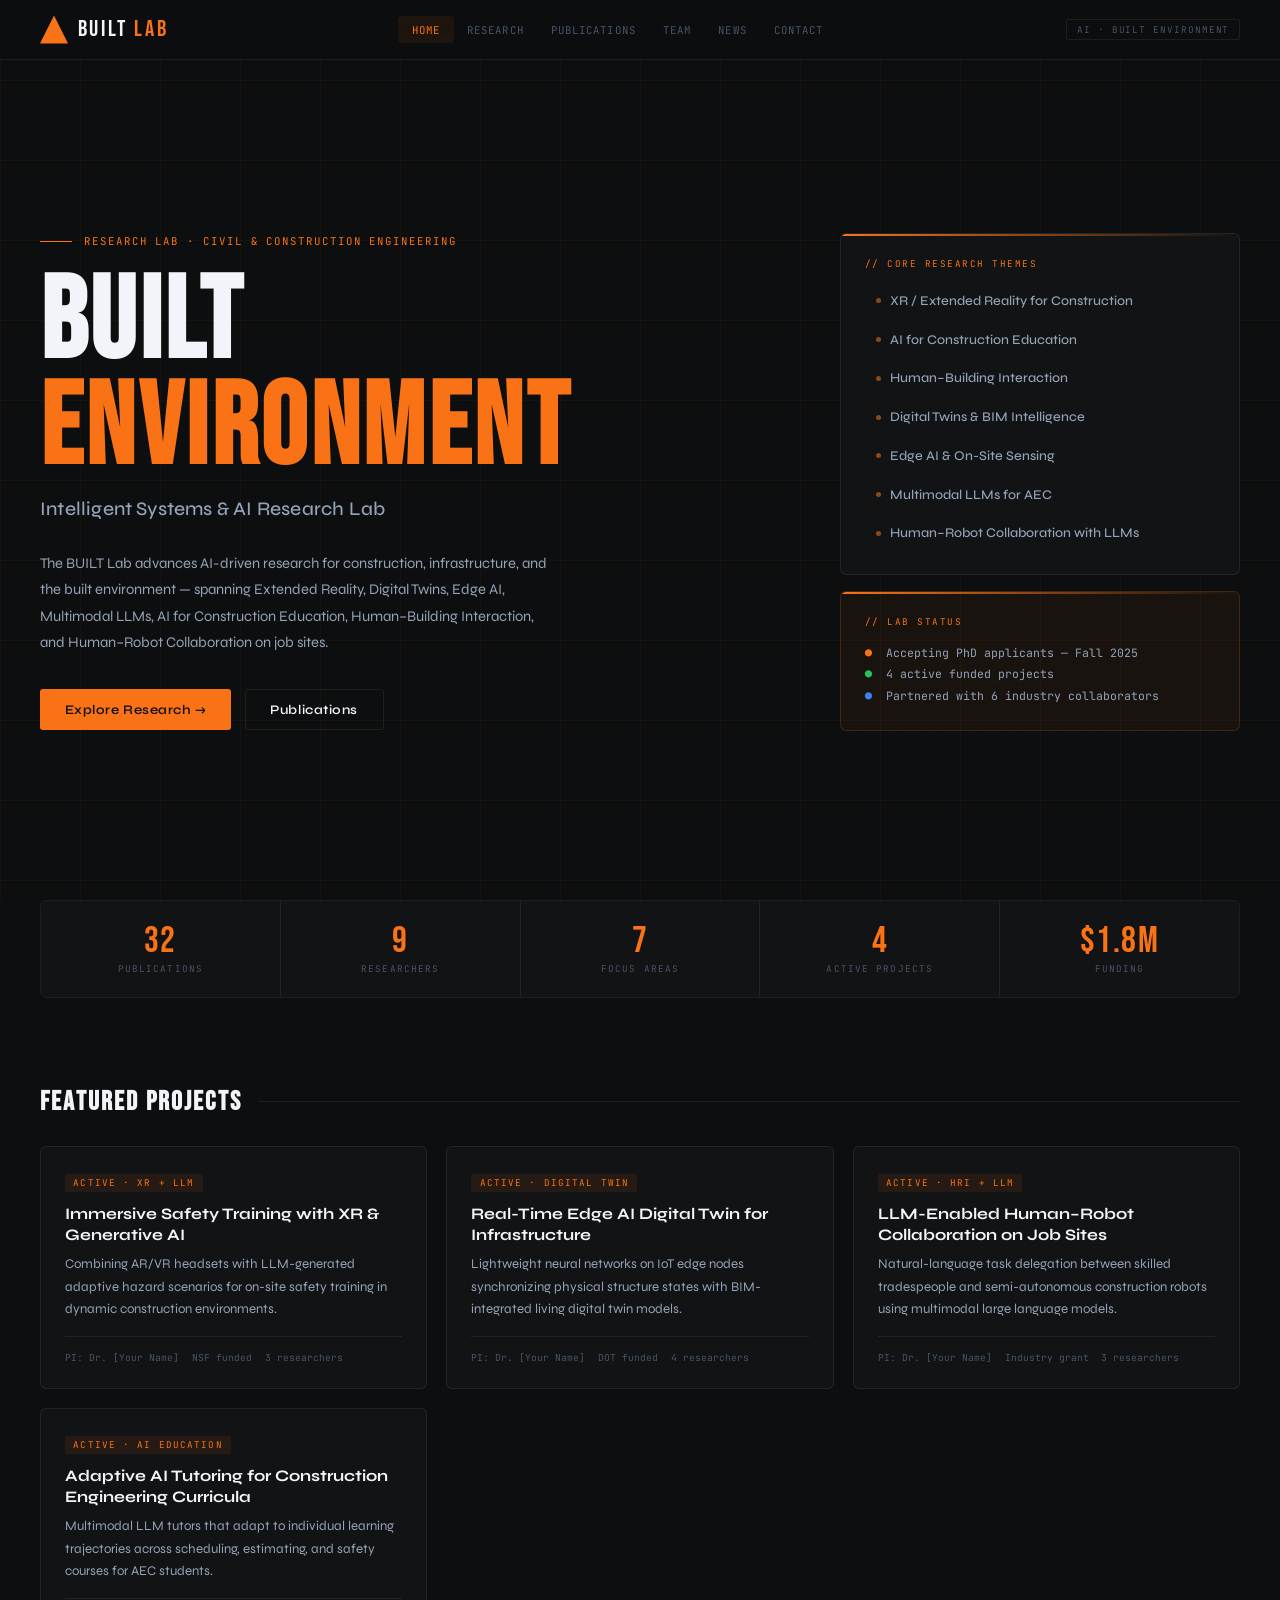
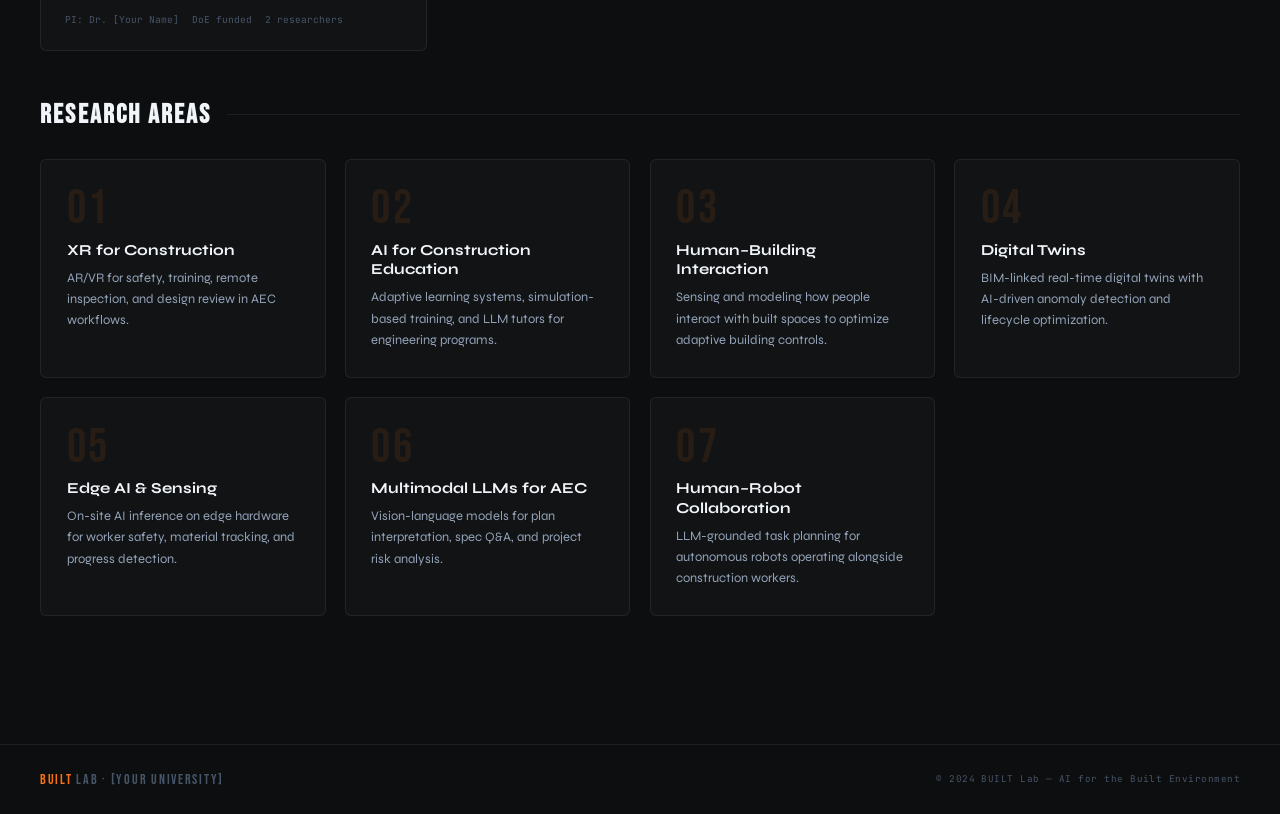
==== index.html @ e7baefbb "add" ====
<!DOCTYPE html>
<html lang="en">
<head>
<meta charset="UTF-8"/>
<meta name="viewport" content="width=device-width, initial-scale=1.0"/>
<title>BUILT Lab — AI for the Built Environment</title>
<link rel="preconnect" href="https://fonts.googleapis.com">
<link rel="preconnect" href="https://fonts.gstatic.com" crossorigin>
<link href="https://fonts.googleapis.com/css2?family=Bebas+Neue&family=Syne:wght@400;500;600;700;800&family=JetBrains+Mono:wght@300;400;500&display=swap" rel="stylesheet">
<style>
:root {
  --bg:#0d0e0f; --bg2:#111315; --bg3:#181b1e;
  --orange:#f97316; --orange2:#fb923c; --yellow:#fbbf24;
  --steel:#94a3b8; --steeldk:#475569;
  --text:#f1f5f9; --textdim:#94a3b8;
  --border:rgba(255,255,255,0.07); --border2:rgba(249,115,22,0.22);
  --card:rgba(255,255,255,0.025); --cardhov:rgba(249,115,22,0.05);
}
*,*::before,*::after{box-sizing:border-box;margin:0;padding:0}
html{scroll-behavior:smooth}
body{font-family:'Syne',sans-serif;background:var(--bg);color:var(--text);min-height:100vh;overflow-x:hidden}
body::before{
  content:'';position:fixed;inset:0;
  background-image:linear-gradient(rgba(249,115,22,0.04) 1px,transparent 1px),linear-gradient(90deg,rgba(249,115,22,0.04) 1px,transparent 1px),linear-gradient(rgba(249,115,22,0.012) 1px,transparent 1px),linear-gradient(90deg,rgba(249,115,22,0.012) 1px,transparent 1px);
  background-size:80px 80px,80px 80px,20px 20px,20px 20px;
  pointer-events:none;z-index:0;
}

/* NAV */
nav{position:fixed;top:0;left:0;right:0;z-index:200;display:flex;align-items:center;justify-content:space-between;padding:0 2.5rem;height:60px;background:rgba(13,14,15,0.92);backdrop-filter:blur(20px);border-bottom:1px solid var(--border)}
.nav-logo{display:flex;align-items:center;gap:0.6rem;cursor:pointer;text-decoration:none}
.nav-mark{width:28px;height:28px;background:var(--orange);clip-path:polygon(0 100%,50% 0,100% 100%);flex-shrink:0}
.nav-wordmark{font-family:'Bebas Neue',sans-serif;font-size:1.45rem;letter-spacing:0.12em;color:var(--text);line-height:1}
.nav-wordmark span{color:var(--orange)}
.nav-links{display:flex;gap:0;list-style:none}
.nav-links li a{display:block;padding:0.4rem 0.85rem;font-family:'JetBrains Mono',monospace;font-size:0.67rem;font-weight:400;text-transform:uppercase;letter-spacing:0.1em;color:var(--steeldk);text-decoration:none;border-radius:4px;transition:color 0.2s,background 0.2s;cursor:pointer}
.nav-links li a:hover,.nav-links li a.active{color:var(--orange);background:rgba(249,115,22,0.08)}
.nav-pill{font-family:'JetBrains Mono',monospace;font-size:0.58rem;letter-spacing:0.1em;color:var(--steeldk);border:1px solid var(--border);padding:0.2rem 0.6rem;border-radius:2px}

/* SECTIONS */
.section{display:none;position:relative;z-index:1}
.section.active{display:block}
@keyframes fadeUp{from{opacity:0;transform:translateY(14px)}to{opacity:1;transform:translateY(0)}}
.section.active .hero,.section.active .page-header,.section.active .stats-row,.section.active .content{animation:fadeUp 0.42s ease both}
.section.active .stats-row{animation-delay:.08s}
.section.active .content{animation-delay:.14s}

/* BTN */
.btn{display:inline-flex;align-items:center;gap:0.45rem;padding:0.7rem 1.55rem;border-radius:3px;font-family:'Syne',sans-serif;font-size:0.82rem;font-weight:600;letter-spacing:0.04em;text-decoration:none;cursor:pointer;border:none;transition:all 0.2s}
.btn-primary{background:var(--orange);color:#0d0e0f}
.btn-primary:hover{background:var(--orange2);box-shadow:0 0 22px rgba(249,115,22,0.3)}
.btn-ghost{background:transparent;color:var(--text);border:1px solid var(--border)}
.btn-ghost:hover{border-color:var(--orange);color:var(--orange)}

/* HERO */
.hero{min-height:100vh;padding:7rem 2.5rem 3rem;display:grid;grid-template-columns:1fr 400px;gap:4rem;align-items:center;max-width:1400px;margin:0 auto}
.hero-overline{display:flex;align-items:center;gap:0.75rem;font-family:'JetBrains Mono',monospace;font-size:0.67rem;letter-spacing:0.18em;text-transform:uppercase;color:var(--orange);margin-bottom:1.4rem}
.hero-overline::before{content:'';width:2rem;height:1px;background:var(--orange)}
h1.ht{font-family:'Bebas Neue',sans-serif;font-size:clamp(4rem,9vw,8rem);line-height:0.92;letter-spacing:0.03em;margin-bottom:0.5rem}
h1.ht .ac{color:var(--orange);display:block}
h1.ht .sub{font-family:'Syne',sans-serif;font-size:clamp(0.95rem,1.8vw,1.2rem);font-weight:500;letter-spacing:0.01em;color:var(--textdim);display:block;margin-top:0.8rem;line-height:1.5}
.hero-desc{max-width:520px;font-size:0.92rem;font-weight:400;line-height:1.8;color:var(--textdim);margin:1.6rem 0 2.1rem}
.hero-cta{display:flex;gap:0.85rem;flex-wrap:wrap}

/* HERO PANELS */
.hero-right{display:flex;flex-direction:column;gap:1rem}
.panel{background:var(--bg2);border:1px solid var(--border);border-radius:6px;padding:1.5rem;position:relative;overflow:hidden}
.panel::before{content:'';position:absolute;top:0;left:0;right:0;height:2px;background:linear-gradient(90deg,var(--orange),transparent)}
.panel-label{font-family:'JetBrains Mono',monospace;font-size:0.58rem;text-transform:uppercase;letter-spacing:0.16em;color:var(--orange);margin-bottom:0.9rem}
.topic-list{display:flex;flex-direction:column;gap:0.4rem}
.topic{display:flex;align-items:center;gap:0.6rem;font-size:0.83rem;font-weight:500;color:var(--textdim);padding:0.45rem 0.6rem;border-radius:4px;border:1px solid transparent;transition:all 0.2s}
.topic:hover{background:rgba(249,115,22,0.06);border-color:var(--border2);color:var(--text)}
.dot{width:5px;height:5px;border-radius:50%;background:var(--orange);flex-shrink:0;opacity:0.55}
.topic:hover .dot{opacity:1}
.status-row{font-family:'JetBrains Mono',monospace;font-size:0.72rem;color:var(--textdim);line-height:1.85}

/* STATS */
.stats-row{display:flex;gap:0;border:1px solid var(--border);border-radius:6px;overflow:hidden;max-width:1400px;margin:0 2.5rem}
.stat{flex:1;padding:1.35rem 1.6rem;border-right:1px solid var(--border);background:var(--card);text-align:center}
.stat:last-child{border-right:none}
.stat-n{font-family:'Bebas Neue',sans-serif;font-size:2.3rem;color:var(--orange);line-height:1;margin-bottom:0.25rem;letter-spacing:0.04em}
.stat-l{font-family:'JetBrains Mono',monospace;font-size:0.58rem;text-transform:uppercase;letter-spacing:0.12em;color:var(--steeldk)}

/* PAGE HEADER */
.page-header{padding:6.5rem 2.5rem 2.5rem;border-bottom:1px solid var(--border);max-width:1400px;margin:0 auto;position:relative;overflow:hidden}
.page-header::after{content:'BUILT LAB';font-family:'Bebas Neue',sans-serif;font-size:9rem;letter-spacing:0.04em;color:rgba(249,115,22,0.04);position:absolute;right:1.5rem;bottom:-1.5rem;line-height:1;pointer-events:none}
.pg-tag{font-family:'JetBrains Mono',monospace;font-size:0.63rem;letter-spacing:0.18em;text-transform:uppercase;color:var(--orange);margin-bottom:0.9rem}
.pg-title{font-family:'Bebas Neue',sans-serif;font-size:clamp(2.5rem,6vw,5rem);letter-spacing:0.04em;line-height:1;margin-bottom:0.7rem}
.pg-sub{color:var(--textdim);font-size:0.9rem;max-width:500px;line-height:1.7;font-weight:400}

/* CONTENT */
.content{padding:3rem 2.5rem;max-width:1400px;margin:0 auto}
.sec-hd{display:flex;align-items:center;gap:1rem;margin-bottom:1.75rem}
.sec-hd h2{font-family:'Bebas Neue',sans-serif;font-size:1.7rem;letter-spacing:0.08em;white-space:nowrap}
.sec-hd::after{content:'';flex:1;height:1px;background:var(--border)}

/* CARDS */
.g2{display:grid;grid-template-columns:repeat(auto-fill,minmax(330px,1fr));gap:1.2rem}
.g3{display:grid;grid-template-columns:repeat(auto-fill,minmax(270px,1fr));gap:1.2rem}
.card{background:var(--card);border:1px solid var(--border);border-radius:6px;padding:1.5rem;transition:background 0.2s,border-color 0.2s,transform 0.2s}
.card:hover{background:var(--cardhov);border-color:var(--border2);transform:translateY(-2px)}
.ctag{font-family:'JetBrains Mono',monospace;font-size:0.58rem;text-transform:uppercase;letter-spacing:0.12em;color:var(--orange);background:rgba(249,115,22,0.08);display:inline-block;padding:0.17rem 0.52rem;border-radius:2px;margin-bottom:0.75rem}
.card h3{font-family:'Syne',sans-serif;font-size:1rem;font-weight:700;margin-bottom:0.5rem;line-height:1.3}
.card p{font-size:0.83rem;color:var(--textdim);line-height:1.68;font-weight:400}
.card-meta{margin-top:1rem;padding-top:0.85rem;border-top:1px solid var(--border);font-family:'JetBrains Mono',monospace;font-size:0.6rem;color:var(--steeldk);display:flex;gap:0.8rem;flex-wrap:wrap}

/* AREA CARD */
.ac2{background:var(--bg2);border:1px solid var(--border);border-radius:6px;padding:1.6rem;transition:all 0.25s;position:relative;overflow:hidden}
.ac2::after{content:'';position:absolute;bottom:0;left:0;right:0;height:2px;background:linear-gradient(90deg,var(--orange),transparent);transform:scaleX(0);transform-origin:left;transition:transform 0.3s}
.ac2:hover::after{transform:scaleX(1)}
.ac2:hover{border-color:var(--border2);transform:translateY(-3px)}
.ac2-num{font-family:'Bebas Neue',sans-serif;font-size:3rem;color:rgba(249,115,22,0.1);line-height:1;margin-bottom:0.45rem;letter-spacing:0.05em}
.ac2 h3{font-family:'Syne',sans-serif;font-size:0.95rem;font-weight:700;margin-bottom:0.45rem;line-height:1.3}
.ac2 p{font-size:0.81rem;color:var(--textdim);line-height:1.65}

/* PUBS */
.pub-list{display:flex;flex-direction:column;gap:1rem}
.pub-item{background:var(--card);border:1px solid var(--border);border-radius:6px;padding:1.4rem;display:flex;gap:1.4rem;align-items:flex-start;transition:all 0.2s}
.pub-item:hover{background:var(--cardhov);border-color:var(--border2)}
.pub-yr{font-family:'JetBrains Mono',monospace;font-size:0.76rem;color:var(--orange);min-width:38px;padding-top:0.1rem;font-weight:500}
.pub-body h3{font-family:'Syne',sans-serif;font-size:0.95rem;font-weight:700;margin-bottom:0.28rem;line-height:1.35}
.pub-authors{font-size:0.78rem;color:var(--steeldk);margin-bottom:0.3rem;font-weight:400}
.pub-venue{font-family:'JetBrains Mono',monospace;font-size:0.63rem;color:var(--orange2);letter-spacing:0.03em}
.pub-links{display:flex;gap:0.4rem;margin-top:0.65rem;flex-wrap:wrap}
.pub-link{font-family:'JetBrains Mono',monospace;font-size:0.58rem;text-transform:uppercase;letter-spacing:0.08em;padding:0.18rem 0.58rem;border-radius:2px;border:1px solid var(--border);color:var(--steeldk);cursor:pointer;transition:all 0.15s;text-decoration:none}
.pub-link:hover{border-color:var(--orange);color:var(--orange)}

/* TEAM */
.tc{background:var(--bg2);border:1px solid var(--border);border-radius:6px;padding:1.5rem;transition:all 0.2s;display:flex;flex-direction:column;gap:0.9rem}
.tc:hover{border-color:var(--border2);transform:translateY(-2px)}
.avatar{width:56px;height:56px;border-radius:4px;display:flex;align-items:center;justify-content:center;font-family:'Bebas Neue',sans-serif;font-size:1.35rem;color:#0d0e0f;letter-spacing:0.04em;flex-shrink:0}
.av1{background:linear-gradient(135deg,var(--orange),var(--yellow))}
.av2{background:linear-gradient(135deg,#f43f5e,var(--orange))}
.av3{background:linear-gradient(135deg,#8b5cf6,#3b82f6)}
.av4{background:linear-gradient(135deg,#10b981,#06b6d4)}
.av5{background:linear-gradient(135deg,#f59e0b,#ef4444)}
.av6{background:linear-gradient(135deg,#6366f1,#c084fc)}
.tname{font-family:'Syne',sans-serif;font-size:0.95rem;font-weight:700;margin-bottom:0.13rem}
.trole{font-family:'JetBrains Mono',monospace;font-size:0.58rem;text-transform:uppercase;letter-spacing:0.1em;color:var(--orange)}
.tbio{font-size:0.81rem;color:var(--textdim);line-height:1.65;font-weight:400}
.tag-list{display:flex;flex-wrap:wrap;gap:0.3rem}
.tag{font-family:'JetBrains Mono',monospace;font-size:0.56rem;padding:0.15rem 0.48rem;border-radius:2px;background:rgba(249,115,22,0.07);color:var(--orange2);border:1px solid rgba(249,115,22,0.14)}

/* NEWS */
.news-item{display:grid;grid-template-columns:76px 1fr;gap:1.4rem;padding:1.4rem 0;border-bottom:1px solid var(--border)}
.ndate{text-align:center;padding-top:0.1rem}
.nday{font-family:'Bebas Neue',sans-serif;font-size:2.1rem;color:var(--orange);line-height:1;letter-spacing:0.04em}
.nmo{font-family:'JetBrains Mono',monospace;font-size:0.58rem;text-transform:uppercase;letter-spacing:0.1em;color:var(--steeldk)}
.nbadge{display:inline-block;margin-bottom:0.38rem;font-family:'JetBrains Mono',monospace;font-size:0.56rem;text-transform:uppercase;letter-spacing:0.1em;padding:0.14rem 0.48rem;border-radius:2px;background:rgba(249,115,22,0.09);color:var(--orange);border:1px solid rgba(249,115,22,0.18)}
.ntitle{font-family:'Syne',sans-serif;font-size:0.97rem;font-weight:700;margin-bottom:0.3rem;line-height:1.35}
.ntext{font-size:0.83rem;color:var(--textdim);line-height:1.65;font-weight:400}

/* CONTACT */
.contact-wrap{display:grid;grid-template-columns:1fr 1fr;gap:2.5rem;max-width:880px}
.ch3{font-family:'Syne',sans-serif;font-size:1.05rem;font-weight:700;margin-bottom:1.15rem}
.cl{display:flex;align-items:flex-start;gap:0.7rem;margin-bottom:0.85rem}
.ci{width:30px;height:30px;border-radius:4px;background:rgba(249,115,22,0.08);border:1px solid rgba(249,115,22,0.14);display:flex;align-items:center;justify-content:center;font-size:0.82rem;flex-shrink:0}
.cinfo{font-size:0.83rem;color:var(--textdim);line-height:1.5;font-weight:400}
.cinfo strong{display:block;color:var(--text);font-size:0.62rem;font-family:'JetBrains Mono',monospace;text-transform:uppercase;letter-spacing:0.08em;margin-bottom:0.12rem;font-weight:400}
.fg{margin-bottom:0.85rem}
.fg label{display:block;font-family:'JetBrains Mono',monospace;font-size:0.6rem;text-transform:uppercase;letter-spacing:0.1em;color:var(--steeldk);margin-bottom:0.38rem}
.fg input,.fg textarea{width:100%;background:var(--bg2);border:1px solid var(--border);border-radius:4px;padding:0.58rem 0.8rem;color:var(--text);font-family:'Syne',sans-serif;font-size:0.87rem;font-weight:400;outline:none;transition:border-color 0.2s;resize:vertical}
.fg input:focus,.fg textarea:focus{border-color:var(--orange)}
.fg textarea{min-height:95px}

/* FOOTER */
footer{margin-top:5rem;border-top:1px solid var(--border);padding:1.6rem 2.5rem;display:flex;align-items:center;justify-content:space-between;flex-wrap:wrap;gap:1rem;position:relative;z-index:1}
.fl{font-family:'Bebas Neue',sans-serif;font-size:0.9rem;letter-spacing:0.12em;color:var(--steeldk)}
.fl span{color:var(--orange)}
.fr{font-family:'JetBrains Mono',monospace;font-size:0.58rem;color:var(--steeldk);letter-spacing:0.05em}

/* RESPONSIVE */
@media(max-width:900px){.hero{grid-template-columns:1fr;gap:2.5rem;padding-top:6rem}}
@media(max-width:768px){
  nav{padding:0 1.25rem}
  .nav-links li a{padding:0.35rem 0.5rem;font-size:0.6rem}
  .nav-pill{display:none}
  .stats-row{flex-wrap:wrap;margin:0 1.5rem}
  .stat{border-right:none;border-bottom:1px solid var(--border)}
  .content{padding:2rem 1.5rem}
  .page-header{padding:5.5rem 1.5rem 2rem}
  footer{padding:1.4rem 1.5rem}
  .contact-wrap{grid-template-columns:1fr}
}
</style>
</head>
<body>

<nav>
  <a class="nav-logo" onclick="show('home')">
    <div class="nav-mark"></div>
    <div class="nav-wordmark">BUILT<span> LAB</span></div>
  </a>
  <ul class="nav-links">
    <li><a onclick="show('home')"         id="nav-home"         class="active">Home</a></li>
    <li><a onclick="show('research')"     id="nav-research">Research</a></li>
    <li><a onclick="show('publications')" id="nav-publications">Publications</a></li>
    <li><a onclick="show('team')"         id="nav-team">Team</a></li>
    <li><a onclick="show('news')"         id="nav-news">News</a></li>
    <li><a onclick="show('contact')"      id="nav-contact">Contact</a></li>
  </ul>
  <div class="nav-pill">AI · BUILT ENVIRONMENT</div>
</nav>

<!-- ════════ HOME ════════ -->
<section class="section active" id="home">
  <div class="hero">
    <div class="hero-left">
      <div class="hero-overline">Research Lab · Civil &amp; Construction Engineering</div>
      <h1 class="ht">
        BUILT
        <span class="ac">ENVIRONMENT</span>
        <span class="sub">Intelligent Systems &amp; AI Research Lab</span>
      </h1>
      <p class="hero-desc">
        The BUILT Lab advances AI-driven research for construction, infrastructure, and the built environment — spanning Extended Reality, Digital Twins, Edge AI, Multimodal LLMs, AI for Construction Education, Human–Building Interaction, and Human–Robot Collaboration on job sites.
      </p>
      <div class="hero-cta">
        <button class="btn btn-primary" onclick="show('research')">Explore Research →</button>
        <button class="btn btn-ghost"   onclick="show('publications')">Publications</button>
      </div>
    </div>
    <div class="hero-right">
      <div class="panel">
        <div class="panel-label">// Core Research Themes</div>
        <div class="topic-list">
          <div class="topic"><div class="dot"></div>XR / Extended Reality for Construction</div>
          <div class="topic"><div class="dot"></div>AI for Construction Education</div>
          <div class="topic"><div class="dot"></div>Human–Building Interaction</div>
          <div class="topic"><div class="dot"></div>Digital Twins &amp; BIM Intelligence</div>
          <div class="topic"><div class="dot"></div>Edge AI &amp; On-Site Sensing</div>
          <div class="topic"><div class="dot"></div>Multimodal LLMs for AEC</div>
          <div class="topic"><div class="dot"></div>Human–Robot Collaboration with LLMs</div>
        </div>
      </div>
      <div class="panel" style="background:rgba(249,115,22,0.05);border-color:rgba(249,115,22,0.18)">
        <div class="panel-label">// Lab Status</div>
        <div class="status-row">
          <span style="color:var(--orange)">●</span>&nbsp; Accepting PhD applicants — Fall 2025<br>
          <span style="color:#22c55e">●</span>&nbsp; 4 active funded projects<br>
          <span style="color:#3b82f6">●</span>&nbsp; Partnered with 6 industry collaborators
        </div>
      </div>
    </div>
  </div>

  <div class="stats-row">
    <div class="stat"><div class="stat-n">32</div><div class="stat-l">Publications</div></div>
    <div class="stat"><div class="stat-n">9</div><div class="stat-l">Researchers</div></div>
    <div class="stat"><div class="stat-n">7</div><div class="stat-l">Focus Areas</div></div>
    <div class="stat"><div class="stat-n">4</div><div class="stat-l">Active Projects</div></div>
    <div class="stat"><div class="stat-n">$1.8M</div><div class="stat-l">Funding</div></div>
  </div>

  <div class="content">
    <div class="sec-hd" style="margin-top:2.5rem"><h2>Featured Projects</h2></div>
    <div class="g2" style="margin-bottom:3rem">
      <div class="card">
        <div class="ctag">Active · XR + LLM</div>
        <h3>Immersive Safety Training with XR &amp; Generative AI</h3>
        <p>Combining AR/VR headsets with LLM-generated adaptive hazard scenarios for on-site safety training in dynamic construction environments.</p>
        <div class="card-meta"><span>PI: Dr. [Your Name]</span><span>NSF funded</span><span>3 researchers</span></div>
      </div>
      <div class="card">
        <div class="ctag">Active · Digital Twin</div>
        <h3>Real-Time Edge AI Digital Twin for Infrastructure</h3>
        <p>Lightweight neural networks on IoT edge nodes synchronizing physical structure states with BIM-integrated living digital twin models.</p>
        <div class="card-meta"><span>PI: Dr. [Your Name]</span><span>DOT funded</span><span>4 researchers</span></div>
      </div>
      <div class="card">
        <div class="ctag">Active · HRI + LLM</div>
        <h3>LLM-Enabled Human–Robot Collaboration on Job Sites</h3>
        <p>Natural-language task delegation between skilled tradespeople and semi-autonomous construction robots using multimodal large language models.</p>
        <div class="card-meta"><span>PI: Dr. [Your Name]</span><span>Industry grant</span><span>3 researchers</span></div>
      </div>
      <div class="card">
        <div class="ctag">Active · AI Education</div>
        <h3>Adaptive AI Tutoring for Construction Engineering Curricula</h3>
        <p>Multimodal LLM tutors that adapt to individual learning trajectories across scheduling, estimating, and safety courses for AEC students.</p>
        <div class="card-meta"><span>PI: Dr. [Your Name]</span><span>DoE funded</span><span>2 researchers</span></div>
      </div>
    </div>

    <div class="sec-hd"><h2>Research Areas</h2></div>
    <div class="g3">
      <div class="ac2"><div class="ac2-num">01</div><h3>XR for Construction</h3><p>AR/VR for safety, training, remote inspection, and design review in AEC workflows.</p></div>
      <div class="ac2"><div class="ac2-num">02</div><h3>AI for Construction Education</h3><p>Adaptive learning systems, simulation-based training, and LLM tutors for engineering programs.</p></div>
      <div class="ac2"><div class="ac2-num">03</div><h3>Human–Building Interaction</h3><p>Sensing and modeling how people interact with built spaces to optimize adaptive building controls.</p></div>
      <div class="ac2"><div class="ac2-num">04</div><h3>Digital Twins</h3><p>BIM-linked real-time digital twins with AI-driven anomaly detection and lifecycle optimization.</p></div>
      <div class="ac2"><div class="ac2-num">05</div><h3>Edge AI &amp; Sensing</h3><p>On-site AI inference on edge hardware for worker safety, material tracking, and progress detection.</p></div>
      <div class="ac2"><div class="ac2-num">06</div><h3>Multimodal LLMs for AEC</h3><p>Vision-language models for plan interpretation, spec Q&amp;A, and project risk analysis.</p></div>
      <div class="ac2"><div class="ac2-num">07</div><h3>Human–Robot Collaboration</h3><p>LLM-grounded task planning for autonomous robots operating alongside construction workers.</p></div>
    </div>
  </div>
  <footer><div class="fl"><span>BUILT</span> LAB · [Your University]</div><div class="fr">© 2024 BUILT Lab — AI for the Built Environment</div></footer>
</section>

<!-- ════════ RESEARCH ════════ -->
<section class="section" id="research">
  <div class="page-header">
    <div class="pg-tag">// 02 — Research</div>
    <div class="pg-title">Areas &amp; Projects</div>
    <p class="pg-sub">Seven interconnected research thrusts making the built environment safer, smarter, and more human-centered.</p>
  </div>
  <div class="content">
    <div class="sec-hd"><h2>Active Projects</h2></div>
    <div class="g2" style="margin-bottom:3rem">
      <div class="card">
        <div class="ctag">Active · NSF #2401234</div>
        <h3>Immersive XR Safety Training with Adaptive LLM Scenarios</h3>
        <p>AR/VR environments powered by generative AI that dynamically adjust hazard complexity based on trainee performance, validated on live construction sites.</p>
        <div class="card-meta"><span>2023–2026</span><span>$520K</span><span>3 members</span></div>
      </div>
      <div class="card">
        <div class="ctag">Active · DOT #RD-2023</div>
        <h3>Edge AI Digital Twin for Bridge Structural Health Monitoring</h3>
        <p>Lightweight transformer models on Raspberry Pi edge nodes detecting structural anomalies and feeding a live BIM-integrated digital twin.</p>
        <div class="card-meta"><span>2022–2025</span><span>$650K</span><span>4 members</span></div>
      </div>
      <div class="card">
        <div class="ctag">Active · Industry</div>
        <h3>Multimodal LLM for Construction Site Human–Robot Task Delegation</h3>
        <p>GPT-4V-based system enabling natural language and gesture commands from workers to semi-autonomous bricklaying and material-handling robots.</p>
        <div class="card-meta"><span>2024–2025</span><span>$310K</span><span>3 members</span></div>
      </div>
      <div class="card">
        <div class="ctag">Active · DoE</div>
        <h3>AI-Powered Adaptive Tutoring for Construction Engineering Education</h3>
        <p>Multimodal LLM-driven tutoring that personalizes course delivery across scheduling, estimating, and safety curricula for undergraduate AEC students.</p>
        <div class="card-meta"><span>2023–2025</span><span>$280K</span><span>2 members</span></div>
      </div>
      <div class="card">
        <div class="ctag">Active · NSF #2312456</div>
        <h3>Human–Building Interaction Modeling with Computer Vision</h3>
        <p>Multi-camera CV and occupancy sensing to model how users adapt to spatial affordances, informing adaptive HVAC and lighting control.</p>
        <div class="card-meta"><span>2023–2026</span><span>$420K</span><span>3 members</span></div>
      </div>
      <div class="card">
        <div class="ctag">Completed · 2023</div>
        <h3>AR-Assisted Concrete Inspection for Bridge Decks</h3>
        <p>HoloLens 2 overlay guiding inspectors through AASHTO protocols with real-time defect annotation and cloud-synced reporting.</p>
        <div class="card-meta"><span>2021–2023</span><span>$190K</span><span>2 members</span></div>
      </div>
    </div>
    <div class="sec-hd"><h2>Partners &amp; Collaborators</h2></div>
    <div class="g3">
      <div class="card"><h3>Industry Partners</h3><p>Turner Construction, Trimble, Autodesk Research, Skanska Innovation Lab, Hilti, and Procore Technologies.</p></div>
      <div class="card"><h3>Government Agencies</h3><p>National Science Foundation (NSF), U.S. Department of Transportation, Department of Energy, DARPA IXO.</p></div>
      <div class="card"><h3>Academic Partners</h3><p>Georgia Tech CIBER Lab, MIT Media Lab, ETH Zürich Digital Building Technologies, Delft University of Technology.</p></div>
    </div>
  </div>
  <footer><div class="fl"><span>BUILT</span> LAB · [Your University]</div><div class="fr">© 2024 BUILT Lab — AI for the Built Environment</div></footer>
</section>

<!-- ════════ PUBLICATIONS ════════ -->
<section class="section" id="publications">
  <div class="page-header">
    <div class="pg-tag">// 03 — Publications</div>
    <div class="pg-title">Papers &amp; Preprints</div>
    <p class="pg-sub">Selected publications 2021–2024 in construction AI, XR, digital twins, and HRI. Full list on Google Scholar.</p>
  </div>
  <div class="content">
    <div class="sec-hd"><h2>2024</h2></div>
    <div class="pub-list" style="margin-bottom:2.5rem">
      <div class="pub-item">
        <div class="pub-yr">2024</div>
        <div class="pub-body">
          <h3>LLM-Grounded Task Planning for Human–Robot Collaboration in Unstructured Construction Sites</h3>
          <div class="pub-authors">[Author A], [Author B], [Author C]</div>
          <div class="pub-venue">Automation in Construction · Vol. 168</div>
          <div class="pub-links"><a class="pub-link">PDF</a><a class="pub-link">DOI</a><a class="pub-link">Code</a><a class="pub-link">BibTeX</a></div>
        </div>
      </div>
      <div class="pub-item">
        <div class="pub-yr">2024</div>
        <div class="pub-body">
          <h3>Multimodal Foundation Models for Construction Document Understanding and Risk Extraction</h3>
          <div class="pub-authors">[Author A], [Author D]</div>
          <div class="pub-venue">Journal of Construction Engineering and Management · ASCE</div>
          <div class="pub-links"><a class="pub-link">PDF</a><a class="pub-link">arXiv</a><a class="pub-link">BibTeX</a></div>
        </div>
      </div>
      <div class="pub-item">
        <div class="pub-yr">2024</div>
        <div class="pub-body">
          <h3>Real-Time Edge AI for Worker Proximity Hazard Detection on Active Construction Sites</h3>
          <div class="pub-authors">[Author B], [Author E], [Author A]</div>
          <div class="pub-venue">Safety Science · Vol. 172 · Best Paper Award</div>
          <div class="pub-links"><a class="pub-link">PDF</a><a class="pub-link">Dataset</a><a class="pub-link">Video</a></div>
        </div>
      </div>
    </div>
    <div class="sec-hd"><h2>2023</h2></div>
    <div class="pub-list" style="margin-bottom:2.5rem">
      <div class="pub-item">
        <div class="pub-yr">2023</div>
        <div class="pub-body">
          <h3>Adaptive AR Training Environments for Construction Safety: A Randomized Controlled Trial</h3>
          <div class="pub-authors">[Author A], [Author C], [Author F]</div>
          <div class="pub-venue">Advanced Engineering Informatics · Vol. 58</div>
          <div class="pub-links"><a class="pub-link">PDF</a><a class="pub-link">DOI</a><a class="pub-link">Data</a></div>
        </div>
      </div>
      <div class="pub-item">
        <div class="pub-yr">2023</div>
        <div class="pub-body">
          <h3>BIM-Integrated Digital Twin with Physics-Informed Neural Networks for Structural Health Monitoring</h3>
          <div class="pub-authors">[Author D], [Author E], [Author A]</div>
          <div class="pub-venue">Engineering Structures · Vol. 295</div>
          <div class="pub-links"><a class="pub-link">PDF</a><a class="pub-link">DOI</a></div>
        </div>
      </div>
      <div class="pub-item">
        <div class="pub-yr">2023</div>
        <div class="pub-body">
          <h3>Measuring Cognitive Load in Construction Education via Multimodal Sensing and Transformer Models</h3>
          <div class="pub-authors">[Author F], [Author A]</div>
          <div class="pub-venue">Computers &amp; Education · Vol. 199</div>
          <div class="pub-links"><a class="pub-link">PDF</a><a class="pub-link">arXiv</a></div>
        </div>
      </div>
    </div>
    <div class="sec-hd"><h2>2021–2022</h2></div>
    <div class="pub-list">
      <div class="pub-item">
        <div class="pub-yr">2022</div>
        <div class="pub-body">
          <h3>Occupant Behavior Modeling from Camera-Based Pose Estimation in Open-Plan Offices</h3>
          <div class="pub-authors">[Author C], [Author A], [Author B]</div>
          <div class="pub-venue">Building and Environment · Vol. 225</div>
          <div class="pub-links"><a class="pub-link">PDF</a><a class="pub-link">DOI</a></div>
        </div>
      </div>
      <div class="pub-item">
        <div class="pub-yr">2021</div>
        <div class="pub-body">
          <h3>HoloLens-Assisted Concrete Bridge Deck Inspection: Field Validation and User Study</h3>
          <div class="pub-authors">[Author A], [Author D]</div>
          <div class="pub-venue">Journal of Bridge Engineering · ASCE</div>
          <div class="pub-links"><a class="pub-link">PDF</a><a class="pub-link">Video</a><a class="pub-link">DOI</a></div>
        </div>
      </div>
    </div>
  </div>
  <footer><div class="fl"><span>BUILT</span> LAB · [Your University]</div><div class="fr">© 2024 BUILT Lab — AI for the Built Environment</div></footer>
</section>

<!-- ════════ TEAM ════════ -->
<section class="section" id="team">
  <div class="page-header">
    <div class="pg-tag">// 04 — Team</div>
    <div class="pg-title">People</div>
    <p class="pg-sub">A multidisciplinary team of engineers, AI researchers, and educators united by a mission to transform the built environment.</p>
  </div>
  <div class="content">
    <div class="sec-hd"><h2>Principal Investigator</h2></div>
    <div style="max-width:540px;margin-bottom:3rem">
      <div class="tc">
        <div style="display:flex;gap:1rem;align-items:center">
          <div class="avatar av1">[YI]</div>
          <div><div class="tname">[Your Full Name], PhD</div><div class="trole">Lab Director · Associate Professor</div></div>
        </div>
        <div class="tbio">[University], Dept. of Civil &amp; Construction Engineering. Research spans AI for the built environment: XR, digital twins, edge AI, multimodal LLMs, human–building interaction, and LLM-enabled human–robot collaboration for construction.</div>
        <div class="tag-list"><span class="tag">XR</span><span class="tag">Digital Twin</span><span class="tag">LLMs</span><span class="tag">Edge AI</span><span class="tag">HRI</span><span class="tag">Construction AI</span><span class="tag">AI Education</span></div>
      </div>
    </div>
    <div class="sec-hd"><h2>PhD Researchers</h2></div>
    <div class="g3" style="margin-bottom:3rem">
      <div class="tc">
        <div style="display:flex;gap:0.85rem;align-items:center"><div class="avatar av2">R1</div><div><div class="tname">[Researcher 1]</div><div class="trole">PhD Student · Year 3</div></div></div>
        <div class="tbio">XR-based safety training and adaptive scenario generation using LLMs in AR/VR construction environments.</div>
        <div class="tag-list"><span class="tag">XR</span><span class="tag">Safety</span><span class="tag">LLM</span></div>
      </div>
      <div class="tc">
        <div style="display:flex;gap:0.85rem;align-items:center"><div class="avatar av3">R2</div><div><div class="tname">[Researcher 2]</div><div class="trole">PhD Student · Year 2</div></div></div>
        <div class="tbio">Edge AI deployment for structural health monitoring and real-time digital twin synchronization with BIM.</div>
        <div class="tag-list"><span class="tag">Edge AI</span><span class="tag">Digital Twin</span><span class="tag">BIM</span></div>
      </div>
      <div class="tc">
        <div style="display:flex;gap:0.85rem;align-items:center"><div class="avatar av4">R3</div><div><div class="tname">[Researcher 3]</div><div class="trole">PhD Student · Year 2</div></div></div>
        <div class="tbio">Human–robot collaboration on construction sites; LLM-based natural language task delegation and situational awareness.</div>
        <div class="tag-list"><span class="tag">HRI</span><span class="tag">Robotics</span><span class="tag">NLP</span></div>
      </div>
      <div class="tc">
        <div style="display:flex;gap:0.85rem;align-items:center"><div class="avatar av5">R4</div><div><div class="tname">[Researcher 4]</div><div class="trole">PhD Student · Year 1</div></div></div>
        <div class="tbio">Multimodal AI tutoring systems for construction engineering education; cognitive load measurement via sensing.</div>
        <div class="tag-list"><span class="tag">AI Education</span><span class="tag">Multimodal</span></div>
      </div>
      <div class="tc">
        <div style="display:flex;gap:0.85rem;align-items:center"><div class="avatar av6">R5</div><div><div class="tname">[Researcher 5]</div><div class="trole">PhD Student · Year 1</div></div></div>
        <div class="tbio">Human–building interaction sensing via computer vision and occupancy-based adaptive building control systems.</div>
        <div class="tag-list"><span class="tag">Computer Vision</span><span class="tag">HBI</span><span class="tag">Controls</span></div>
      </div>
    </div>
    <div class="sec-hd"><h2>Alumni</h2></div>
    <div class="g3">
      <div class="card"><h3>[Alumni Name 1]</h3><p>PhD [Year]. Now [Position] at [Organization].</p></div>
      <div class="card"><h3>[Alumni Name 2]</h3><p>PhD [Year]. Now [Position] at [Organization].</p></div>
      <div class="card"><h3>[Alumni Name 3]</h3><p>MS [Year]. Now [Position] at [Organization].</p></div>
    </div>
  </div>
  <footer><div class="fl"><span>BUILT</span> LAB · [Your University]</div><div class="fr">© 2024 BUILT Lab — AI for the Built Environment</div></footer>
</section>

<!-- ════════ NEWS ════════ -->
<section class="section" id="news">
  <div class="page-header">
    <div class="pg-tag">// 05 — News</div>
    <div class="pg-title">Lab Updates</div>
    <p class="pg-sub">Awards, grants, publications, and milestones from the BUILT Lab.</p>
  </div>
  <div class="content">
    <div class="news-item">
      <div class="ndate"><div class="nday">15</div><div class="nmo">Nov 2024</div></div>
      <div><span class="nbadge">Award</span><div class="ntitle">Edge AI Paper Wins Best Paper at Safety Science</div><div class="ntext">Our paper on real-time edge AI for construction site worker hazard detection received the Best Paper Award from Safety Science journal (Vol. 172).</div></div>
    </div>
    <div class="news-item">
      <div class="ndate"><div class="nday">03</div><div class="nmo">Sep 2024</div></div>
      <div><span class="nbadge">Grant</span><div class="ntitle">NSF Award for Human–Building Interaction Research</div><div class="ntext">BUILT Lab received NSF award #2312456 ($420K) to study occupant behavior modeling using multi-camera computer vision for adaptive building control systems.</div></div>
    </div>
    <div class="news-item">
      <div class="ndate"><div class="nday">22</div><div class="nmo">Jul 2024</div></div>
      <div><span class="nbadge">Publication</span><div class="ntitle">LLM Construction Robotics Paper Published in Automation in Construction</div><div class="ntext">Our paper on LLM task planning for human–robot collaboration on unstructured construction sites is now published in Automation in Construction.</div></div>
    </div>
    <div class="news-item">
      <div class="ndate"><div class="nday">10</div><div class="nmo">May 2024</div></div>
      <div><span class="nbadge">Talk</span><div class="ntitle">Invited Keynote at ASCE Construction Research Congress 2024</div><div class="ntext">Lab director delivered an invited keynote on "Multimodal AI and the Future of Construction Site Intelligence" to 800+ attendees at CRC 2024, Des Moines.</div></div>
    </div>
    <div class="news-item">
      <div class="ndate"><div class="nday">01</div><div class="nmo">Jan 2024</div></div>
      <div><span class="nbadge">New Members</span><div class="ntitle">Two New PhD Students Join for Spring 2024</div><div class="ntext">The BUILT Lab welcomes [Researcher 4] and [Researcher 5] as new PhD students, focusing on AI for construction education and human–building interaction.</div></div>
    </div>
    <div class="news-item">
      <div class="ndate"><div class="nday">18</div><div class="nmo">Aug 2023</div></div>
      <div><span class="nbadge">Grant</span><div class="ntitle">$310K Industry Grant for LLM-Enabled Construction Robotics</div><div class="ntext">A new industry-funded collaborative research project to develop LLM-enabled human–robot teaming systems for real-world construction job sites.</div></div>
    </div>
  </div>
  <footer><div class="fl"><span>BUILT</span> LAB · [Your University]</div><div class="fr">© 2024 BUILT Lab — AI for the Built Environment</div></footer>
</section>

<!-- ════════ CONTACT ════════ -->
<section class="section" id="contact">
  <div class="page-header">
    <div class="pg-tag">// 06 — Contact</div>
    <div class="pg-title">Get in Touch</div>
    <p class="pg-sub">PhD opportunities, industry collaborations, speaking invitations — we'd love to connect.</p>
  </div>
  <div class="content">
    <div class="contact-wrap">
      <div>
        <div class="ch3">Lab Information</div>
        <div class="cl"><div class="ci">📍</div><div class="cinfo"><strong>Address</strong>[Building], Room [XXX]<br>[University Name]<br>[City, State ZIP]</div></div>
        <div class="cl"><div class="ci">✉️</div><div class="cinfo"><strong>Email</strong>builtlab@university.edu</div></div>
        <div class="cl"><div class="ci">🔗</div><div class="cinfo"><strong>GitHub</strong>github.com/built-lab</div></div>
        <div class="cl"><div class="ci">🐦</div><div class="cinfo"><strong>Twitter / X</strong>@built_lab</div></div>
        <div class="cl"><div class="ci">🎓</div><div class="cinfo"><strong>Google Scholar</strong>scholar.google.com/[profile]</div></div>
        <div style="margin-top:1.75rem;padding:1.4rem;background:rgba(249,115,22,0.05);border:1px solid rgba(249,115,22,0.15);border-radius:6px">
          <div class="ch3" style="font-size:0.93rem;margin-bottom:0.6rem">🎯 PhD &amp; Postdoc Openings</div>
          <p style="font-size:0.81rem;color:var(--textdim);line-height:1.65;font-weight:400">Recruiting PhD students for <strong style="color:var(--text)">Fall 2025</strong> in XR, edge AI, and multimodal LLMs for AEC. Send your CV, a 1-page research statement, and representative work to builtlab@university.edu.</p>
        </div>
      </div>
      <div>
        <div class="ch3">Send a Message</div>
        <div class="fg"><label>Your Name</label><input type="text" placeholder="Jane Smith"/></div>
        <div class="fg"><label>Email</label><input type="email" placeholder="jane@university.edu"/></div>
        <div class="fg"><label>Subject</label><input type="text" placeholder="PhD inquiry / Collaboration / Invitation"/></div>
        <div class="fg"><label>Message</label><textarea placeholder="Tell us about your background and interest in the BUILT Lab..."></textarea></div>
        <button class="btn btn-primary" style="width:100%">Send Message →</button>
      </div>
    </div>
  </div>
  <footer><div class="fl"><span>BUILT</span> LAB · [Your University]</div><div class="fr">© 2024 BUILT Lab — AI for the Built Environment</div></footer>
</section>

<script>
function show(id){
  document.querySelectorAll('.section').forEach(s=>s.classList.remove('active'));
  document.querySelectorAll('.nav-links a').forEach(a=>a.classList.remove('active'));
  document.getElementById(id).classList.add('active');
  document.getElementById('nav-'+id).classList.add('active');
  window.scrollTo({top:0,behavior:'smooth'});
}
</script>
</body>
</html>
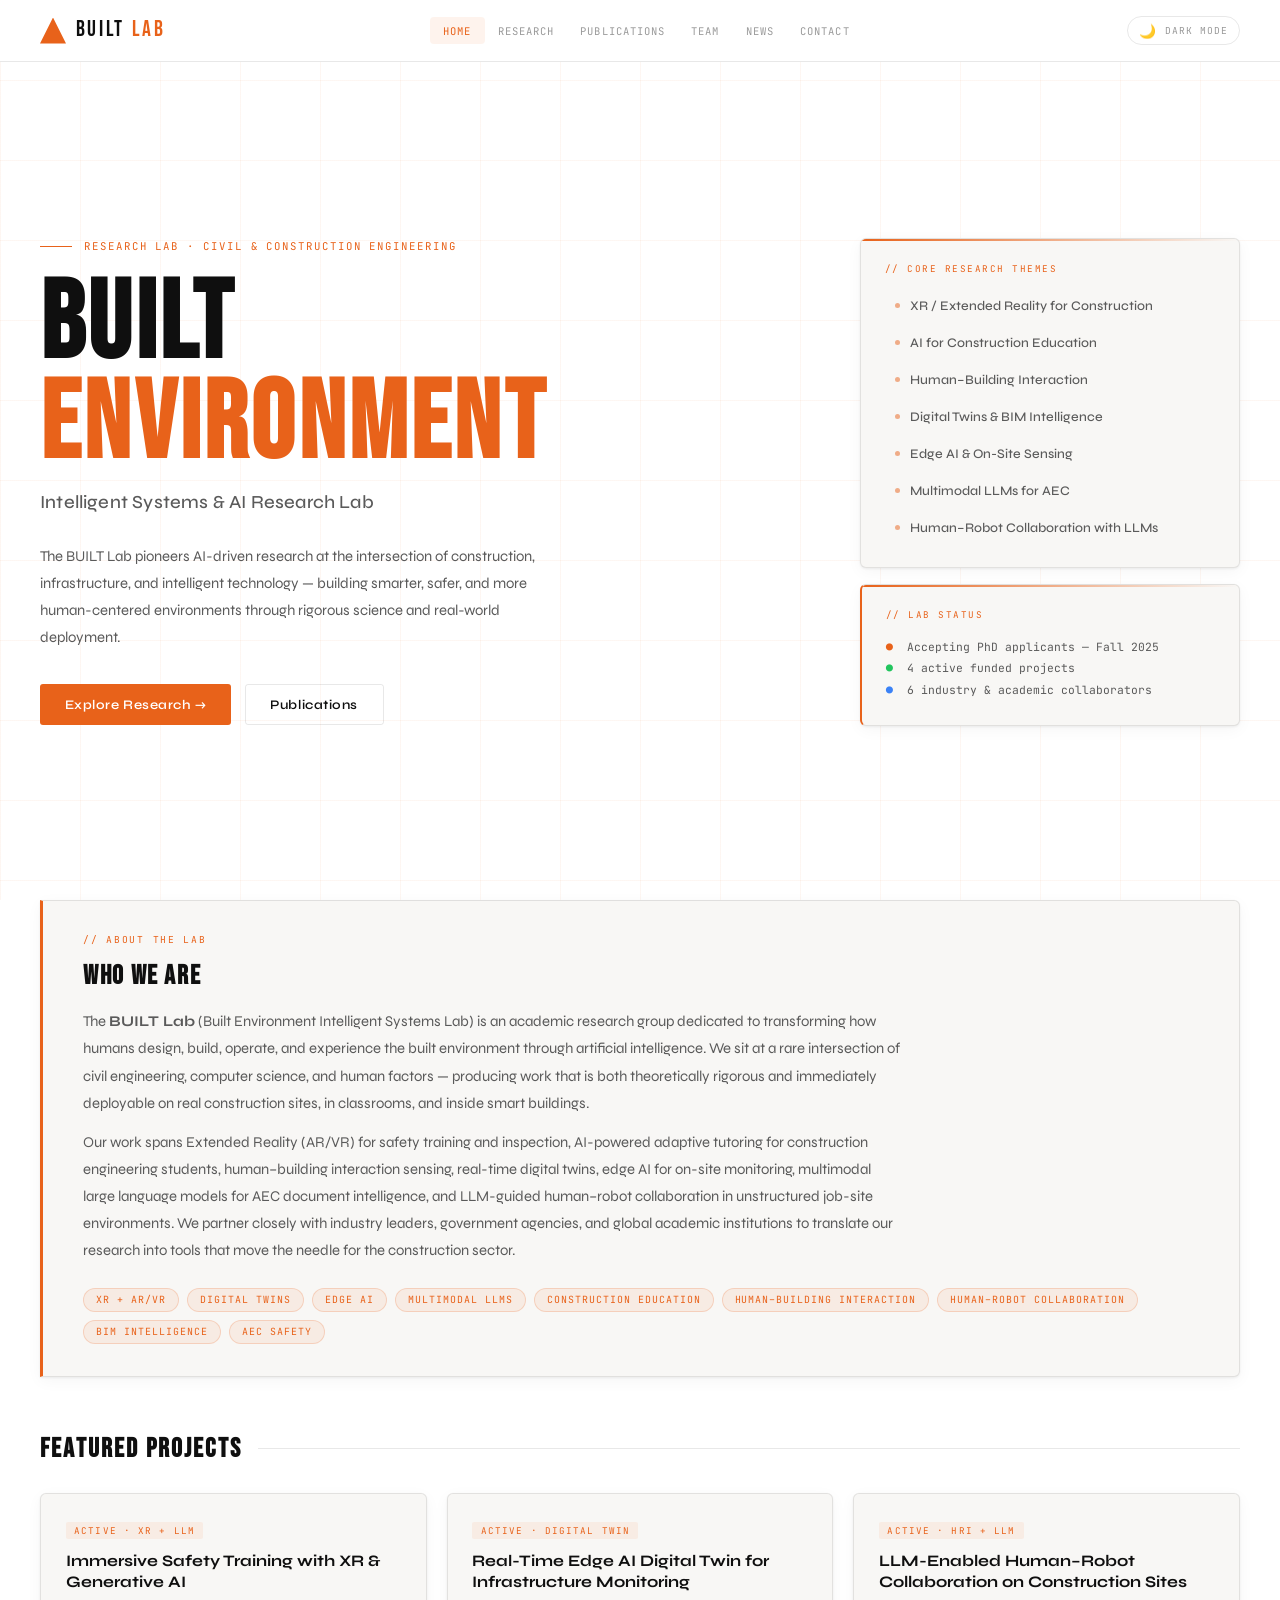
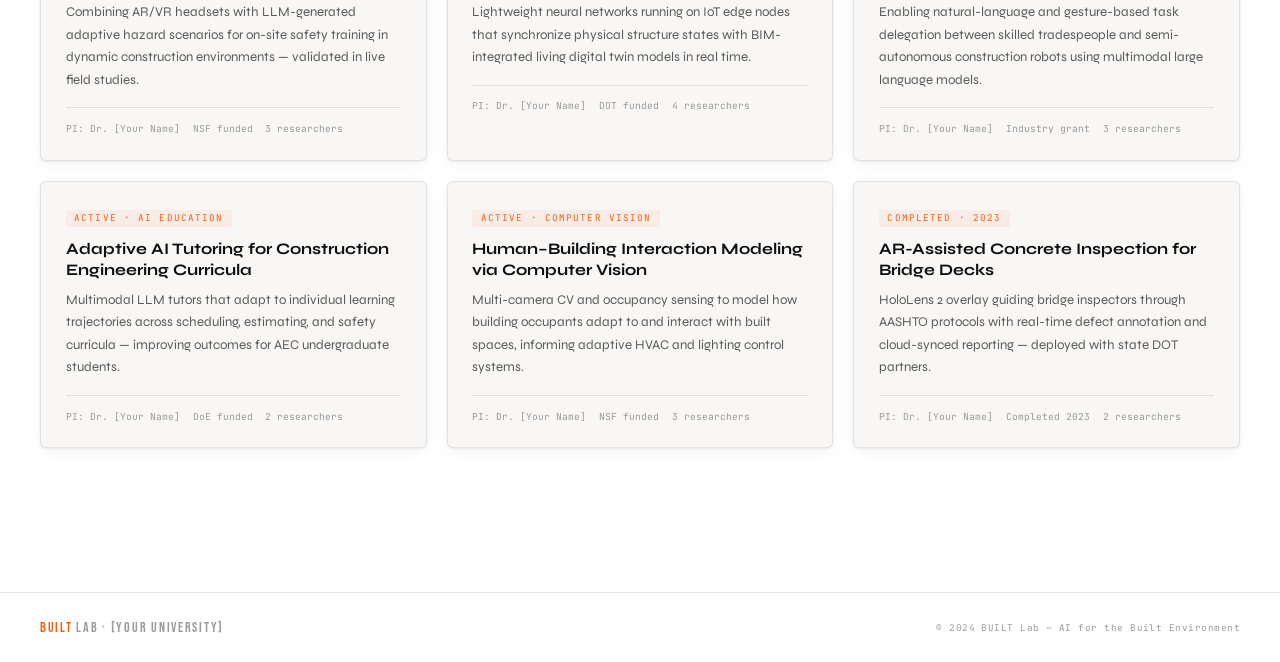
==== commit 0801496e: "a" ====
--- a/index.html
+++ b/index.html
@@ -1,5 +1,5 @@
 <!DOCTYPE html>
-<html lang="en">
+<html lang="en" data-theme="light">
 <head>
 <meta charset="UTF-8"/>
 <meta name="viewport" content="width=device-width, initial-scale=1.0"/>
@@ -8,184 +8,470 @@
 <link rel="preconnect" href="https://fonts.gstatic.com" crossorigin>
 <link href="https://fonts.googleapis.com/css2?family=Bebas+Neue&family=Syne:wght@400;500;600;700;800&family=JetBrains+Mono:wght@300;400;500&display=swap" rel="stylesheet">
 <style>
+/* ══ LIGHT THEME (default) ══ */
 :root {
-  --bg:#0d0e0f; --bg2:#111315; --bg3:#181b1e;
-  --orange:#f97316; --orange2:#fb923c; --yellow:#fbbf24;
-  --steel:#94a3b8; --steeldk:#475569;
-  --text:#f1f5f9; --textdim:#94a3b8;
-  --border:rgba(255,255,255,0.07); --border2:rgba(249,115,22,0.22);
-  --card:rgba(255,255,255,0.025); --cardhov:rgba(249,115,22,0.05);
-}
+  --bg:       #ffffff;
+  --bg2:      #f8f7f5;
+  --bg3:      #f0ede8;
+  --orange:   #e8621a;
+  --orange2:  #f97316;
+  --text:     #0f0f0f;
+  --textdim:  #5a5a5a;
+  --textmute: #9a9a9a;
+  --border:   rgba(0,0,0,0.09);
+  --border2:  rgba(232,98,26,0.3);
+  --card:     #f8f7f5;
+  --cardhov:  #fff4ee;
+  --navbg:    rgba(255,255,255,0.92);
+  --shadow:   0 1px 3px rgba(0,0,0,0.07), 0 4px 16px rgba(0,0,0,0.04);
+  --shadowhov:0 4px 20px rgba(232,98,26,0.12), 0 1px 4px rgba(0,0,0,0.06);
+  --grid:     rgba(232,98,26,0.055);
+}
+
+/* ══ DARK THEME ══ */
+[data-theme="dark"] {
+  --bg:       #0d0e0f;
+  --bg2:      #111315;
+  --bg3:      #181b1e;
+  --orange:   #f97316;
+  --orange2:  #fb923c;
+  --text:     #f1f5f9;
+  --textdim:  #94a3b8;
+  --textmute: #475569;
+  --border:   rgba(255,255,255,0.08);
+  --border2:  rgba(249,115,22,0.25);
+  --card:     rgba(255,255,255,0.03);
+  --cardhov:  rgba(249,115,22,0.06);
+  --navbg:    rgba(13,14,15,0.93);
+  --shadow:   0 1px 3px rgba(0,0,0,0.3);
+  --shadowhov:0 4px 20px rgba(249,115,22,0.18);
+  --grid:     rgba(249,115,22,0.04);
+}
+
 *,*::before,*::after{box-sizing:border-box;margin:0;padding:0}
 html{scroll-behavior:smooth}
-body{font-family:'Syne',sans-serif;background:var(--bg);color:var(--text);min-height:100vh;overflow-x:hidden}
-body::before{
+
+body {
+  font-family:'Syne',sans-serif;
+  background:var(--bg);
+  color:var(--text);
+  min-height:100vh;
+  overflow-x:hidden;
+  transition:background 0.3s,color 0.3s;
+}
+
+/* Blueprint grid */
+body::before {
   content:'';position:fixed;inset:0;
-  background-image:linear-gradient(rgba(249,115,22,0.04) 1px,transparent 1px),linear-gradient(90deg,rgba(249,115,22,0.04) 1px,transparent 1px),linear-gradient(rgba(249,115,22,0.012) 1px,transparent 1px),linear-gradient(90deg,rgba(249,115,22,0.012) 1px,transparent 1px);
-  background-size:80px 80px,80px 80px,20px 20px,20px 20px;
+  background-image:
+    linear-gradient(var(--grid) 1px,transparent 1px),
+    linear-gradient(90deg,var(--grid) 1px,transparent 1px);
+  background-size:80px 80px;
   pointer-events:none;z-index:0;
 }
 
-/* NAV */
-nav{position:fixed;top:0;left:0;right:0;z-index:200;display:flex;align-items:center;justify-content:space-between;padding:0 2.5rem;height:60px;background:rgba(13,14,15,0.92);backdrop-filter:blur(20px);border-bottom:1px solid var(--border)}
+/* ── NAV ── */
+nav {
+  position:fixed;top:0;left:0;right:0;z-index:200;
+  display:flex;align-items:center;justify-content:space-between;
+  padding:0 2.5rem;height:62px;
+  background:var(--navbg);
+  backdrop-filter:blur(20px);
+  border-bottom:1px solid var(--border);
+  transition:background 0.3s,border-color 0.3s;
+}
 .nav-logo{display:flex;align-items:center;gap:0.6rem;cursor:pointer;text-decoration:none}
-.nav-mark{width:28px;height:28px;background:var(--orange);clip-path:polygon(0 100%,50% 0,100% 100%);flex-shrink:0}
-.nav-wordmark{font-family:'Bebas Neue',sans-serif;font-size:1.45rem;letter-spacing:0.12em;color:var(--text);line-height:1}
+.nav-mark{
+  width:26px;height:26px;
+  background:var(--orange);
+  clip-path:polygon(0 100%,50% 0,100% 100%);
+  flex-shrink:0;
+  transition:background 0.3s;
+}
+.nav-wordmark{
+  font-family:'Bebas Neue',sans-serif;
+  font-size:1.4rem;letter-spacing:0.12em;
+  color:var(--text);line-height:1;
+  transition:color 0.3s;
+}
 .nav-wordmark span{color:var(--orange)}
 .nav-links{display:flex;gap:0;list-style:none}
-.nav-links li a{display:block;padding:0.4rem 0.85rem;font-family:'JetBrains Mono',monospace;font-size:0.67rem;font-weight:400;text-transform:uppercase;letter-spacing:0.1em;color:var(--steeldk);text-decoration:none;border-radius:4px;transition:color 0.2s,background 0.2s;cursor:pointer}
-.nav-links li a:hover,.nav-links li a.active{color:var(--orange);background:rgba(249,115,22,0.08)}
-.nav-pill{font-family:'JetBrains Mono',monospace;font-size:0.58rem;letter-spacing:0.1em;color:var(--steeldk);border:1px solid var(--border);padding:0.2rem 0.6rem;border-radius:2px}
-
-/* SECTIONS */
+.nav-links li a{
+  display:block;padding:0.38rem 0.82rem;
+  font-family:'JetBrains Mono',monospace;
+  font-size:0.66rem;font-weight:400;
+  text-transform:uppercase;letter-spacing:0.1em;
+  color:var(--textmute);text-decoration:none;
+  border-radius:4px;transition:color 0.2s,background 0.2s;cursor:pointer;
+}
+.nav-links li a:hover,.nav-links li a.active{
+  color:var(--orange);background:rgba(232,98,26,0.08);
+}
+
+/* Dark mode toggle */
+.theme-toggle {
+  display:flex;align-items:center;gap:0.5rem;
+  cursor:pointer;
+  font-family:'JetBrains Mono',monospace;
+  font-size:0.6rem;letter-spacing:0.1em;text-transform:uppercase;
+  color:var(--textmute);border:1px solid var(--border);
+  padding:0.28rem 0.7rem;border-radius:20px;
+  background:transparent;
+  transition:all 0.2s;
+  white-space:nowrap;
+}
+.theme-toggle:hover{border-color:var(--orange);color:var(--orange)}
+.toggle-icon{font-size:0.85rem;transition:transform 0.4s}
+
+/* ── SECTIONS ── */
 .section{display:none;position:relative;z-index:1}
 .section.active{display:block}
 @keyframes fadeUp{from{opacity:0;transform:translateY(14px)}to{opacity:1;transform:translateY(0)}}
-.section.active .hero,.section.active .page-header,.section.active .stats-row,.section.active .content{animation:fadeUp 0.42s ease both}
-.section.active .stats-row{animation-delay:.08s}
-.section.active .content{animation-delay:.14s}
-
-/* BTN */
-.btn{display:inline-flex;align-items:center;gap:0.45rem;padding:0.7rem 1.55rem;border-radius:3px;font-family:'Syne',sans-serif;font-size:0.82rem;font-weight:600;letter-spacing:0.04em;text-decoration:none;cursor:pointer;border:none;transition:all 0.2s}
-.btn-primary{background:var(--orange);color:#0d0e0f}
-.btn-primary:hover{background:var(--orange2);box-shadow:0 0 22px rgba(249,115,22,0.3)}
-.btn-ghost{background:transparent;color:var(--text);border:1px solid var(--border)}
+.section.active .hero{animation:fadeUp 0.42s ease both}
+.section.active .page-header{animation:fadeUp 0.42s ease both}
+.section.active .home-body{animation:fadeUp 0.42s ease both;animation-delay:0.1s}
+.section.active .content{animation:fadeUp 0.42s ease both;animation-delay:0.14s}
+
+/* ── BTN ── */
+.btn{
+  display:inline-flex;align-items:center;gap:0.45rem;
+  padding:0.7rem 1.55rem;border-radius:3px;
+  font-family:'Syne',sans-serif;font-size:0.82rem;font-weight:600;
+  letter-spacing:0.04em;text-decoration:none;cursor:pointer;
+  border:none;transition:all 0.2s;
+}
+.btn-primary{background:var(--orange);color:#fff}
+.btn-primary:hover{background:var(--orange2);box-shadow:0 0 22px rgba(232,98,26,0.28)}
+.btn-ghost{
+  background:transparent;color:var(--text);
+  border:1px solid var(--border);
+}
 .btn-ghost:hover{border-color:var(--orange);color:var(--orange)}
 
-/* HERO */
-.hero{min-height:100vh;padding:7rem 2.5rem 3rem;display:grid;grid-template-columns:1fr 400px;gap:4rem;align-items:center;max-width:1400px;margin:0 auto}
-.hero-overline{display:flex;align-items:center;gap:0.75rem;font-family:'JetBrains Mono',monospace;font-size:0.67rem;letter-spacing:0.18em;text-transform:uppercase;color:var(--orange);margin-bottom:1.4rem}
+/* ── HERO ── */
+.hero {
+  min-height:100vh;padding:8rem 2.5rem 4rem;
+  display:grid;grid-template-columns:1fr 380px;
+  gap:4rem;align-items:center;
+  max-width:1400px;margin:0 auto;
+}
+.hero-overline{
+  display:flex;align-items:center;gap:0.75rem;
+  font-family:'JetBrains Mono',monospace;
+  font-size:0.67rem;letter-spacing:0.18em;
+  text-transform:uppercase;color:var(--orange);margin-bottom:1.4rem;
+}
 .hero-overline::before{content:'';width:2rem;height:1px;background:var(--orange)}
-h1.ht{font-family:'Bebas Neue',sans-serif;font-size:clamp(4rem,9vw,8rem);line-height:0.92;letter-spacing:0.03em;margin-bottom:0.5rem}
+h1.ht{
+  font-family:'Bebas Neue',sans-serif;
+  font-size:clamp(4rem,8.5vw,7.5rem);
+  line-height:0.92;letter-spacing:0.03em;margin-bottom:0.5rem;
+}
 h1.ht .ac{color:var(--orange);display:block}
-h1.ht .sub{font-family:'Syne',sans-serif;font-size:clamp(0.95rem,1.8vw,1.2rem);font-weight:500;letter-spacing:0.01em;color:var(--textdim);display:block;margin-top:0.8rem;line-height:1.5}
-.hero-desc{max-width:520px;font-size:0.92rem;font-weight:400;line-height:1.8;color:var(--textdim);margin:1.6rem 0 2.1rem}
+h1.ht .sub{
+  font-family:'Syne',sans-serif;
+  font-size:clamp(0.95rem,1.7vw,1.15rem);
+  font-weight:500;letter-spacing:0.01em;
+  color:var(--textdim);display:block;
+  margin-top:0.85rem;line-height:1.5;
+}
+.hero-desc{
+  max-width:520px;font-size:0.93rem;font-weight:400;
+  line-height:1.82;color:var(--textdim);
+  margin:1.6rem 0 2.1rem;
+}
 .hero-cta{display:flex;gap:0.85rem;flex-wrap:wrap}
 
-/* HERO PANELS */
+/* Hero right panel */
 .hero-right{display:flex;flex-direction:column;gap:1rem}
-.panel{background:var(--bg2);border:1px solid var(--border);border-radius:6px;padding:1.5rem;position:relative;overflow:hidden}
-.panel::before{content:'';position:absolute;top:0;left:0;right:0;height:2px;background:linear-gradient(90deg,var(--orange),transparent)}
-.panel-label{font-family:'JetBrains Mono',monospace;font-size:0.58rem;text-transform:uppercase;letter-spacing:0.16em;color:var(--orange);margin-bottom:0.9rem}
-.topic-list{display:flex;flex-direction:column;gap:0.4rem}
-.topic{display:flex;align-items:center;gap:0.6rem;font-size:0.83rem;font-weight:500;color:var(--textdim);padding:0.45rem 0.6rem;border-radius:4px;border:1px solid transparent;transition:all 0.2s}
-.topic:hover{background:rgba(249,115,22,0.06);border-color:var(--border2);color:var(--text)}
-.dot{width:5px;height:5px;border-radius:50%;background:var(--orange);flex-shrink:0;opacity:0.55}
+.panel{
+  background:var(--card);
+  border:1px solid var(--border);
+  border-radius:6px;padding:1.5rem;
+  position:relative;overflow:hidden;
+  box-shadow:var(--shadow);
+  transition:background 0.3s,border-color 0.3s;
+}
+.panel::before{
+  content:'';position:absolute;top:0;left:0;right:0;height:2px;
+  background:linear-gradient(90deg,var(--orange),transparent);
+}
+.panel-label{
+  font-family:'JetBrains Mono',monospace;font-size:0.58rem;
+  text-transform:uppercase;letter-spacing:0.16em;
+  color:var(--orange);margin-bottom:0.9rem;
+}
+.topic-list{display:flex;flex-direction:column;gap:0.35rem}
+.topic{
+  display:flex;align-items:center;gap:0.6rem;
+  font-size:0.82rem;font-weight:500;color:var(--textdim);
+  padding:0.42rem 0.58rem;border-radius:4px;
+  border:1px solid transparent;transition:all 0.18s;
+}
+.topic:hover{background:rgba(232,98,26,0.06);border-color:var(--border2);color:var(--text)}
+.dot{width:5px;height:5px;border-radius:50%;background:var(--orange);flex-shrink:0;opacity:0.5}
 .topic:hover .dot{opacity:1}
-.status-row{font-family:'JetBrains Mono',monospace;font-size:0.72rem;color:var(--textdim);line-height:1.85}
-
-/* STATS */
-.stats-row{display:flex;gap:0;border:1px solid var(--border);border-radius:6px;overflow:hidden;max-width:1400px;margin:0 2.5rem}
-.stat{flex:1;padding:1.35rem 1.6rem;border-right:1px solid var(--border);background:var(--card);text-align:center}
-.stat:last-child{border-right:none}
-.stat-n{font-family:'Bebas Neue',sans-serif;font-size:2.3rem;color:var(--orange);line-height:1;margin-bottom:0.25rem;letter-spacing:0.04em}
-.stat-l{font-family:'JetBrains Mono',monospace;font-size:0.58rem;text-transform:uppercase;letter-spacing:0.12em;color:var(--steeldk)}
-
-/* PAGE HEADER */
-.page-header{padding:6.5rem 2.5rem 2.5rem;border-bottom:1px solid var(--border);max-width:1400px;margin:0 auto;position:relative;overflow:hidden}
-.page-header::after{content:'BUILT LAB';font-family:'Bebas Neue',sans-serif;font-size:9rem;letter-spacing:0.04em;color:rgba(249,115,22,0.04);position:absolute;right:1.5rem;bottom:-1.5rem;line-height:1;pointer-events:none}
-.pg-tag{font-family:'JetBrains Mono',monospace;font-size:0.63rem;letter-spacing:0.18em;text-transform:uppercase;color:var(--orange);margin-bottom:0.9rem}
-.pg-title{font-family:'Bebas Neue',sans-serif;font-size:clamp(2.5rem,6vw,5rem);letter-spacing:0.04em;line-height:1;margin-bottom:0.7rem}
-.pg-sub{color:var(--textdim);font-size:0.9rem;max-width:500px;line-height:1.7;font-weight:400}
-
-/* CONTENT */
+.status-row{
+  font-family:'JetBrains Mono',monospace;
+  font-size:0.71rem;color:var(--textdim);line-height:1.9;
+}
+
+/* ── HOME BODY ── */
+.home-body{padding:0 2.5rem 4rem;max-width:1400px;margin:0 auto}
+
+/* About highlights strip */
+.about-strip{
+  background:var(--bg2);
+  border:1px solid var(--border);
+  border-left:3px solid var(--orange);
+  border-radius:0 6px 6px 0;
+  padding:2rem 2.5rem;
+  margin-bottom:3.5rem;
+  box-shadow:var(--shadow);
+  transition:background 0.3s;
+}
+.about-strip .strip-tag{
+  font-family:'JetBrains Mono',monospace;font-size:0.6rem;
+  text-transform:uppercase;letter-spacing:0.18em;
+  color:var(--orange);margin-bottom:0.9rem;
+}
+.about-strip h2{
+  font-family:'Bebas Neue',sans-serif;
+  font-size:1.7rem;letter-spacing:0.06em;
+  margin-bottom:1rem;color:var(--text);
+}
+.about-strip p{
+  font-size:0.93rem;line-height:1.82;
+  color:var(--textdim);max-width:820px;
+  font-weight:400;
+}
+.about-strip p + p{margin-top:0.75rem}
+
+/* highlight pills */
+.highlight-pills{
+  display:flex;flex-wrap:wrap;gap:0.5rem;margin-top:1.5rem;
+}
+.hpill{
+  font-family:'JetBrains Mono',monospace;font-size:0.62rem;
+  text-transform:uppercase;letter-spacing:0.1em;
+  padding:0.28rem 0.75rem;border-radius:20px;
+  background:rgba(232,98,26,0.08);color:var(--orange);
+  border:1px solid rgba(232,98,26,0.2);
+  transition:background 0.2s;
+}
+.hpill:hover{background:rgba(232,98,26,0.15)}
+
+/* ── SECTION HEADER ── */
+.sec-hd{
+  display:flex;align-items:center;gap:1rem;margin-bottom:1.75rem;
+}
+.sec-hd h2{
+  font-family:'Bebas Neue',sans-serif;font-size:1.7rem;
+  letter-spacing:0.08em;white-space:nowrap;
+}
+.sec-hd::after{content:'';flex:1;height:1px;background:var(--border)}
+
+/* ── CARDS ── */
+.g2{display:grid;grid-template-columns:repeat(auto-fill,minmax(320px,1fr));gap:1.25rem}
+.g3{display:grid;grid-template-columns:repeat(auto-fill,minmax(265px,1fr));gap:1.25rem}
+
+.card{
+  background:var(--card);border:1px solid var(--border);
+  border-radius:6px;padding:1.55rem;
+  box-shadow:var(--shadow);
+  transition:background 0.2s,border-color 0.2s,transform 0.2s,box-shadow 0.2s;
+}
+.card:hover{
+  background:var(--cardhov);border-color:var(--border2);
+  transform:translateY(-3px);box-shadow:var(--shadowhov);
+}
+.ctag{
+  font-family:'JetBrains Mono',monospace;font-size:0.58rem;
+  text-transform:uppercase;letter-spacing:0.12em;color:var(--orange);
+  background:rgba(232,98,26,0.08);display:inline-block;
+  padding:0.17rem 0.52rem;border-radius:2px;margin-bottom:0.75rem;
+}
+.card h3{
+  font-family:'Syne',sans-serif;font-size:1rem;font-weight:700;
+  margin-bottom:0.5rem;line-height:1.3;color:var(--text);
+}
+.card p{font-size:0.83rem;color:var(--textdim);line-height:1.7;font-weight:400}
+.card-meta{
+  margin-top:1rem;padding-top:0.85rem;border-top:1px solid var(--border);
+  font-family:'JetBrains Mono',monospace;font-size:0.6rem;
+  color:var(--textmute);display:flex;gap:0.8rem;flex-wrap:wrap;
+}
+
+/* Area cards */
+.ac2{
+  background:var(--card);border:1px solid var(--border);
+  border-radius:6px;padding:1.6rem;
+  transition:all 0.25s;position:relative;overflow:hidden;
+  box-shadow:var(--shadow);
+}
+.ac2::after{
+  content:'';position:absolute;bottom:0;left:0;right:0;height:2px;
+  background:linear-gradient(90deg,var(--orange),transparent);
+  transform:scaleX(0);transform-origin:left;transition:transform 0.3s;
+}
+.ac2:hover::after{transform:scaleX(1)}
+.ac2:hover{border-color:var(--border2);transform:translateY(-3px);box-shadow:var(--shadowhov)}
+.ac2-num{
+  font-family:'Bebas Neue',sans-serif;font-size:2.8rem;
+  color:rgba(232,98,26,0.12);line-height:1;margin-bottom:0.4rem;letter-spacing:0.05em;
+}
+.ac2 h3{font-family:'Syne',sans-serif;font-size:0.95rem;font-weight:700;margin-bottom:0.4rem;line-height:1.3;color:var(--text)}
+.ac2 p{font-size:0.81rem;color:var(--textdim);line-height:1.65}
+
+/* ── PAGE HEADER ── */
+.page-header{
+  padding:6.5rem 2.5rem 2.5rem;
+  border-bottom:1px solid var(--border);
+  max-width:1400px;margin:0 auto;
+  position:relative;overflow:hidden;
+}
+.page-header::after{
+  content:'BUILT LAB';
+  font-family:'Bebas Neue',sans-serif;font-size:9rem;letter-spacing:0.04em;
+  color:rgba(232,98,26,0.05);
+  position:absolute;right:1.5rem;bottom:-1.5rem;line-height:1;pointer-events:none;
+}
+.pg-tag{
+  font-family:'JetBrains Mono',monospace;font-size:0.63rem;
+  letter-spacing:0.18em;text-transform:uppercase;color:var(--orange);margin-bottom:0.9rem;
+}
+.pg-title{
+  font-family:'Bebas Neue',sans-serif;
+  font-size:clamp(2.5rem,6vw,5rem);letter-spacing:0.04em;line-height:1;margin-bottom:0.7rem;
+}
+.pg-sub{color:var(--textdim);font-size:0.9rem;max-width:500px;line-height:1.72;font-weight:400}
+
+/* ── CONTENT ── */
 .content{padding:3rem 2.5rem;max-width:1400px;margin:0 auto}
-.sec-hd{display:flex;align-items:center;gap:1rem;margin-bottom:1.75rem}
-.sec-hd h2{font-family:'Bebas Neue',sans-serif;font-size:1.7rem;letter-spacing:0.08em;white-space:nowrap}
-.sec-hd::after{content:'';flex:1;height:1px;background:var(--border)}
-
-/* CARDS */
-.g2{display:grid;grid-template-columns:repeat(auto-fill,minmax(330px,1fr));gap:1.2rem}
-.g3{display:grid;grid-template-columns:repeat(auto-fill,minmax(270px,1fr));gap:1.2rem}
-.card{background:var(--card);border:1px solid var(--border);border-radius:6px;padding:1.5rem;transition:background 0.2s,border-color 0.2s,transform 0.2s}
-.card:hover{background:var(--cardhov);border-color:var(--border2);transform:translateY(-2px)}
-.ctag{font-family:'JetBrains Mono',monospace;font-size:0.58rem;text-transform:uppercase;letter-spacing:0.12em;color:var(--orange);background:rgba(249,115,22,0.08);display:inline-block;padding:0.17rem 0.52rem;border-radius:2px;margin-bottom:0.75rem}
-.card h3{font-family:'Syne',sans-serif;font-size:1rem;font-weight:700;margin-bottom:0.5rem;line-height:1.3}
-.card p{font-size:0.83rem;color:var(--textdim);line-height:1.68;font-weight:400}
-.card-meta{margin-top:1rem;padding-top:0.85rem;border-top:1px solid var(--border);font-family:'JetBrains Mono',monospace;font-size:0.6rem;color:var(--steeldk);display:flex;gap:0.8rem;flex-wrap:wrap}
-
-/* AREA CARD */
-.ac2{background:var(--bg2);border:1px solid var(--border);border-radius:6px;padding:1.6rem;transition:all 0.25s;position:relative;overflow:hidden}
-.ac2::after{content:'';position:absolute;bottom:0;left:0;right:0;height:2px;background:linear-gradient(90deg,var(--orange),transparent);transform:scaleX(0);transform-origin:left;transition:transform 0.3s}
-.ac2:hover::after{transform:scaleX(1)}
-.ac2:hover{border-color:var(--border2);transform:translateY(-3px)}
-.ac2-num{font-family:'Bebas Neue',sans-serif;font-size:3rem;color:rgba(249,115,22,0.1);line-height:1;margin-bottom:0.45rem;letter-spacing:0.05em}
-.ac2 h3{font-family:'Syne',sans-serif;font-size:0.95rem;font-weight:700;margin-bottom:0.45rem;line-height:1.3}
-.ac2 p{font-size:0.81rem;color:var(--textdim);line-height:1.65}
-
-/* PUBS */
+
+/* ── PUBS ── */
 .pub-list{display:flex;flex-direction:column;gap:1rem}
-.pub-item{background:var(--card);border:1px solid var(--border);border-radius:6px;padding:1.4rem;display:flex;gap:1.4rem;align-items:flex-start;transition:all 0.2s}
+.pub-item{
+  background:var(--card);border:1px solid var(--border);
+  border-radius:6px;padding:1.4rem;
+  display:flex;gap:1.4rem;align-items:flex-start;
+  box-shadow:var(--shadow);transition:all 0.2s;
+}
 .pub-item:hover{background:var(--cardhov);border-color:var(--border2)}
 .pub-yr{font-family:'JetBrains Mono',monospace;font-size:0.76rem;color:var(--orange);min-width:38px;padding-top:0.1rem;font-weight:500}
-.pub-body h3{font-family:'Syne',sans-serif;font-size:0.95rem;font-weight:700;margin-bottom:0.28rem;line-height:1.35}
-.pub-authors{font-size:0.78rem;color:var(--steeldk);margin-bottom:0.3rem;font-weight:400}
+.pub-body h3{font-family:'Syne',sans-serif;font-size:0.95rem;font-weight:700;margin-bottom:0.28rem;line-height:1.35;color:var(--text)}
+.pub-authors{font-size:0.78rem;color:var(--textmute);margin-bottom:0.3rem}
 .pub-venue{font-family:'JetBrains Mono',monospace;font-size:0.63rem;color:var(--orange2);letter-spacing:0.03em}
 .pub-links{display:flex;gap:0.4rem;margin-top:0.65rem;flex-wrap:wrap}
-.pub-link{font-family:'JetBrains Mono',monospace;font-size:0.58rem;text-transform:uppercase;letter-spacing:0.08em;padding:0.18rem 0.58rem;border-radius:2px;border:1px solid var(--border);color:var(--steeldk);cursor:pointer;transition:all 0.15s;text-decoration:none}
+.pub-link{
+  font-family:'JetBrains Mono',monospace;font-size:0.58rem;text-transform:uppercase;
+  letter-spacing:0.08em;padding:0.18rem 0.58rem;border-radius:2px;
+  border:1px solid var(--border);color:var(--textmute);
+  cursor:pointer;transition:all 0.15s;text-decoration:none;
+}
 .pub-link:hover{border-color:var(--orange);color:var(--orange)}
 
-/* TEAM */
-.tc{background:var(--bg2);border:1px solid var(--border);border-radius:6px;padding:1.5rem;transition:all 0.2s;display:flex;flex-direction:column;gap:0.9rem}
-.tc:hover{border-color:var(--border2);transform:translateY(-2px)}
-.avatar{width:56px;height:56px;border-radius:4px;display:flex;align-items:center;justify-content:center;font-family:'Bebas Neue',sans-serif;font-size:1.35rem;color:#0d0e0f;letter-spacing:0.04em;flex-shrink:0}
-.av1{background:linear-gradient(135deg,var(--orange),var(--yellow))}
+/* ── TEAM ── */
+.tc{
+  background:var(--card);border:1px solid var(--border);
+  border-radius:6px;padding:1.5rem;box-shadow:var(--shadow);
+  transition:all 0.2s;display:flex;flex-direction:column;gap:0.9rem;
+}
+.tc:hover{border-color:var(--border2);transform:translateY(-2px);box-shadow:var(--shadowhov)}
+.avatar{width:54px;height:54px;border-radius:4px;display:flex;align-items:center;justify-content:center;font-family:'Bebas Neue',sans-serif;font-size:1.3rem;color:#fff;letter-spacing:0.04em;flex-shrink:0}
+.av1{background:linear-gradient(135deg,var(--orange),#fbbf24)}
 .av2{background:linear-gradient(135deg,#f43f5e,var(--orange))}
 .av3{background:linear-gradient(135deg,#8b5cf6,#3b82f6)}
 .av4{background:linear-gradient(135deg,#10b981,#06b6d4)}
 .av5{background:linear-gradient(135deg,#f59e0b,#ef4444)}
 .av6{background:linear-gradient(135deg,#6366f1,#c084fc)}
-.tname{font-family:'Syne',sans-serif;font-size:0.95rem;font-weight:700;margin-bottom:0.13rem}
+.tname{font-family:'Syne',sans-serif;font-size:0.95rem;font-weight:700;margin-bottom:0.13rem;color:var(--text)}
 .trole{font-family:'JetBrains Mono',monospace;font-size:0.58rem;text-transform:uppercase;letter-spacing:0.1em;color:var(--orange)}
-.tbio{font-size:0.81rem;color:var(--textdim);line-height:1.65;font-weight:400}
+.tbio{font-size:0.81rem;color:var(--textdim);line-height:1.65}
 .tag-list{display:flex;flex-wrap:wrap;gap:0.3rem}
-.tag{font-family:'JetBrains Mono',monospace;font-size:0.56rem;padding:0.15rem 0.48rem;border-radius:2px;background:rgba(249,115,22,0.07);color:var(--orange2);border:1px solid rgba(249,115,22,0.14)}
-
-/* NEWS */
-.news-item{display:grid;grid-template-columns:76px 1fr;gap:1.4rem;padding:1.4rem 0;border-bottom:1px solid var(--border)}
-.ndate{text-align:center;padding-top:0.1rem}
+.tag{
+  font-family:'JetBrains Mono',monospace;font-size:0.56rem;
+  padding:0.15rem 0.48rem;border-radius:2px;
+  background:rgba(232,98,26,0.07);color:var(--orange);
+  border:1px solid rgba(232,98,26,0.15);
+}
+
+/* ── NEWS ── */
+.news-item{
+  display:grid;grid-template-columns:76px 1fr;gap:1.4rem;
+  padding:1.4rem 0;border-bottom:1px solid var(--border);
+}
 .nday{font-family:'Bebas Neue',sans-serif;font-size:2.1rem;color:var(--orange);line-height:1;letter-spacing:0.04em}
-.nmo{font-family:'JetBrains Mono',monospace;font-size:0.58rem;text-transform:uppercase;letter-spacing:0.1em;color:var(--steeldk)}
-.nbadge{display:inline-block;margin-bottom:0.38rem;font-family:'JetBrains Mono',monospace;font-size:0.56rem;text-transform:uppercase;letter-spacing:0.1em;padding:0.14rem 0.48rem;border-radius:2px;background:rgba(249,115,22,0.09);color:var(--orange);border:1px solid rgba(249,115,22,0.18)}
-.ntitle{font-family:'Syne',sans-serif;font-size:0.97rem;font-weight:700;margin-bottom:0.3rem;line-height:1.35}
-.ntext{font-size:0.83rem;color:var(--textdim);line-height:1.65;font-weight:400}
-
-/* CONTACT */
+.nmo{font-family:'JetBrains Mono',monospace;font-size:0.58rem;text-transform:uppercase;letter-spacing:0.1em;color:var(--textmute)}
+.nbadge{
+  display:inline-block;margin-bottom:0.38rem;
+  font-family:'JetBrains Mono',monospace;font-size:0.56rem;
+  text-transform:uppercase;letter-spacing:0.1em;
+  padding:0.14rem 0.48rem;border-radius:2px;
+  background:rgba(232,98,26,0.08);color:var(--orange);
+  border:1px solid rgba(232,98,26,0.18);
+}
+.ntitle{font-family:'Syne',sans-serif;font-size:0.97rem;font-weight:700;margin-bottom:0.3rem;line-height:1.35;color:var(--text)}
+.ntext{font-size:0.83rem;color:var(--textdim);line-height:1.65}
+
+/* ── CONTACT ── */
 .contact-wrap{display:grid;grid-template-columns:1fr 1fr;gap:2.5rem;max-width:880px}
-.ch3{font-family:'Syne',sans-serif;font-size:1.05rem;font-weight:700;margin-bottom:1.15rem}
+.ch3{font-family:'Syne',sans-serif;font-size:1.05rem;font-weight:700;margin-bottom:1.15rem;color:var(--text)}
 .cl{display:flex;align-items:flex-start;gap:0.7rem;margin-bottom:0.85rem}
-.ci{width:30px;height:30px;border-radius:4px;background:rgba(249,115,22,0.08);border:1px solid rgba(249,115,22,0.14);display:flex;align-items:center;justify-content:center;font-size:0.82rem;flex-shrink:0}
-.cinfo{font-size:0.83rem;color:var(--textdim);line-height:1.5;font-weight:400}
-.cinfo strong{display:block;color:var(--text);font-size:0.62rem;font-family:'JetBrains Mono',monospace;text-transform:uppercase;letter-spacing:0.08em;margin-bottom:0.12rem;font-weight:400}
+.ci{
+  width:30px;height:30px;border-radius:4px;
+  background:rgba(232,98,26,0.08);border:1px solid rgba(232,98,26,0.15);
+  display:flex;align-items:center;justify-content:center;font-size:0.82rem;flex-shrink:0;
+}
+.cinfo{font-size:0.83rem;color:var(--textdim);line-height:1.5}
+.cinfo strong{
+  display:block;color:var(--text);font-size:0.62rem;
+  font-family:'JetBrains Mono',monospace;text-transform:uppercase;
+  letter-spacing:0.08em;margin-bottom:0.12rem;font-weight:400;
+}
 .fg{margin-bottom:0.85rem}
-.fg label{display:block;font-family:'JetBrains Mono',monospace;font-size:0.6rem;text-transform:uppercase;letter-spacing:0.1em;color:var(--steeldk);margin-bottom:0.38rem}
-.fg input,.fg textarea{width:100%;background:var(--bg2);border:1px solid var(--border);border-radius:4px;padding:0.58rem 0.8rem;color:var(--text);font-family:'Syne',sans-serif;font-size:0.87rem;font-weight:400;outline:none;transition:border-color 0.2s;resize:vertical}
+.fg label{
+  display:block;font-family:'JetBrains Mono',monospace;
+  font-size:0.6rem;text-transform:uppercase;letter-spacing:0.1em;
+  color:var(--textmute);margin-bottom:0.38rem;
+}
+.fg input,.fg textarea{
+  width:100%;background:var(--bg2);border:1px solid var(--border);
+  border-radius:4px;padding:0.58rem 0.8rem;color:var(--text);
+  font-family:'Syne',sans-serif;font-size:0.87rem;
+  outline:none;transition:border-color 0.2s;resize:vertical;
+}
 .fg input:focus,.fg textarea:focus{border-color:var(--orange)}
 .fg textarea{min-height:95px}
 
-/* FOOTER */
-footer{margin-top:5rem;border-top:1px solid var(--border);padding:1.6rem 2.5rem;display:flex;align-items:center;justify-content:space-between;flex-wrap:wrap;gap:1rem;position:relative;z-index:1}
-.fl{font-family:'Bebas Neue',sans-serif;font-size:0.9rem;letter-spacing:0.12em;color:var(--steeldk)}
+/* ── FOOTER ── */
+footer{
+  margin-top:5rem;border-top:1px solid var(--border);
+  padding:1.6rem 2.5rem;
+  display:flex;align-items:center;justify-content:space-between;
+  flex-wrap:wrap;gap:1rem;position:relative;z-index:1;
+}
+.fl{font-family:'Bebas Neue',sans-serif;font-size:0.9rem;letter-spacing:0.12em;color:var(--textmute)}
 .fl span{color:var(--orange)}
-.fr{font-family:'JetBrains Mono',monospace;font-size:0.58rem;color:var(--steeldk);letter-spacing:0.05em}
-
-/* RESPONSIVE */
+.fr{font-family:'JetBrains Mono',monospace;font-size:0.58rem;color:var(--textmute);letter-spacing:0.05em}
+
+/* ── RESPONSIVE ── */
 @media(max-width:900px){.hero{grid-template-columns:1fr;gap:2.5rem;padding-top:6rem}}
 @media(max-width:768px){
   nav{padding:0 1.25rem}
   .nav-links li a{padding:0.35rem 0.5rem;font-size:0.6rem}
-  .nav-pill{display:none}
-  .stats-row{flex-wrap:wrap;margin:0 1.5rem}
-  .stat{border-right:none;border-bottom:1px solid var(--border)}
-  .content{padding:2rem 1.5rem}
+  .theme-toggle span{display:none}
+  .content,.home-body{padding:2rem 1.5rem}
   .page-header{padding:5.5rem 1.5rem 2rem}
   footer{padding:1.4rem 1.5rem}
   .contact-wrap{grid-template-columns:1fr}
+  .about-strip{padding:1.5rem}
 }
 </style>
 </head>
 <body>
 
+<!-- ══ NAV ══ -->
 <nav>
   <a class="nav-logo" onclick="show('home')">
     <div class="nav-mark"></div>
@@ -199,11 +485,16 @@
     <li><a onclick="show('news')"         id="nav-news">News</a></li>
     <li><a onclick="show('contact')"      id="nav-contact">Contact</a></li>
   </ul>
-  <div class="nav-pill">AI · BUILT ENVIRONMENT</div>
+  <button class="theme-toggle" onclick="toggleTheme()" id="themeBtn" aria-label="Toggle dark mode">
+    <span class="toggle-icon" id="themeIcon">🌙</span>
+    <span id="themeLabel">Dark Mode</span>
+  </button>
 </nav>
 
-<!-- ════════ HOME ════════ -->
+<!-- ══════════════════════ HOME ══════════════════════ -->
 <section class="section active" id="home">
+
+  <!-- HERO -->
   <div class="hero">
     <div class="hero-left">
       <div class="hero-overline">Research Lab · Civil &amp; Construction Engineering</div>
@@ -213,7 +504,7 @@
         <span class="sub">Intelligent Systems &amp; AI Research Lab</span>
       </h1>
       <p class="hero-desc">
-        The BUILT Lab advances AI-driven research for construction, infrastructure, and the built environment — spanning Extended Reality, Digital Twins, Edge AI, Multimodal LLMs, AI for Construction Education, Human–Building Interaction, and Human–Robot Collaboration on job sites.
+        The BUILT Lab pioneers AI-driven research at the intersection of construction, infrastructure, and intelligent technology — building smarter, safer, and more human-centered environments through rigorous science and real-world deployment.
       </p>
       <div class="hero-cta">
         <button class="btn btn-primary" onclick="show('research')">Explore Research →</button>
@@ -233,69 +524,89 @@
           <div class="topic"><div class="dot"></div>Human–Robot Collaboration with LLMs</div>
         </div>
       </div>
-      <div class="panel" style="background:rgba(249,115,22,0.05);border-color:rgba(249,115,22,0.18)">
+      <div class="panel" style="border-left:2px solid var(--orange)">
         <div class="panel-label">// Lab Status</div>
         <div class="status-row">
           <span style="color:var(--orange)">●</span>&nbsp; Accepting PhD applicants — Fall 2025<br>
           <span style="color:#22c55e">●</span>&nbsp; 4 active funded projects<br>
-          <span style="color:#3b82f6">●</span>&nbsp; Partnered with 6 industry collaborators
+          <span style="color:#3b82f6">●</span>&nbsp; 6 industry &amp; academic collaborators
         </div>
       </div>
     </div>
   </div>
 
-  <div class="stats-row">
-    <div class="stat"><div class="stat-n">32</div><div class="stat-l">Publications</div></div>
-    <div class="stat"><div class="stat-n">9</div><div class="stat-l">Researchers</div></div>
-    <div class="stat"><div class="stat-n">7</div><div class="stat-l">Focus Areas</div></div>
-    <div class="stat"><div class="stat-n">4</div><div class="stat-l">Active Projects</div></div>
-    <div class="stat"><div class="stat-n">$1.8M</div><div class="stat-l">Funding</div></div>
-  </div>
-
-  <div class="content">
-    <div class="sec-hd" style="margin-top:2.5rem"><h2>Featured Projects</h2></div>
-    <div class="g2" style="margin-bottom:3rem">
+  <!-- HOME BODY -->
+  <div class="home-body">
+
+    <!-- ABOUT HIGHLIGHTS -->
+    <div class="about-strip">
+      <div class="strip-tag">// About the Lab</div>
+      <h2>Who We Are</h2>
+      <p>
+        The <strong>BUILT Lab</strong> (Built Environment Intelligent Systems Lab) is an academic research group dedicated to transforming how humans design, build, operate, and experience the built environment through artificial intelligence. We sit at a rare intersection of civil engineering, computer science, and human factors — producing work that is both theoretically rigorous and immediately deployable on real construction sites, in classrooms, and inside smart buildings.
+      </p>
+      <p>
+        Our work spans Extended Reality (AR/VR) for safety training and inspection, AI-powered adaptive tutoring for construction engineering students, human–building interaction sensing, real-time digital twins, edge AI for on-site monitoring, multimodal large language models for AEC document intelligence, and LLM-guided human–robot collaboration in unstructured job-site environments. We partner closely with industry leaders, government agencies, and global academic institutions to translate our research into tools that move the needle for the construction sector.
+      </p>
+      <div class="highlight-pills">
+        <span class="hpill">XR + AR/VR</span>
+        <span class="hpill">Digital Twins</span>
+        <span class="hpill">Edge AI</span>
+        <span class="hpill">Multimodal LLMs</span>
+        <span class="hpill">Construction Education</span>
+        <span class="hpill">Human–Building Interaction</span>
+        <span class="hpill">Human–Robot Collaboration</span>
+        <span class="hpill">BIM Intelligence</span>
+        <span class="hpill">AEC Safety</span>
+      </div>
+    </div>
+
+    <!-- FEATURED PROJECTS -->
+    <div class="sec-hd"><h2>Featured Projects</h2></div>
+    <div class="g2">
       <div class="card">
         <div class="ctag">Active · XR + LLM</div>
         <h3>Immersive Safety Training with XR &amp; Generative AI</h3>
-        <p>Combining AR/VR headsets with LLM-generated adaptive hazard scenarios for on-site safety training in dynamic construction environments.</p>
+        <p>Combining AR/VR headsets with LLM-generated adaptive hazard scenarios for on-site safety training in dynamic construction environments — validated in live field studies.</p>
         <div class="card-meta"><span>PI: Dr. [Your Name]</span><span>NSF funded</span><span>3 researchers</span></div>
       </div>
       <div class="card">
         <div class="ctag">Active · Digital Twin</div>
-        <h3>Real-Time Edge AI Digital Twin for Infrastructure</h3>
-        <p>Lightweight neural networks on IoT edge nodes synchronizing physical structure states with BIM-integrated living digital twin models.</p>
+        <h3>Real-Time Edge AI Digital Twin for Infrastructure Monitoring</h3>
+        <p>Lightweight neural networks running on IoT edge nodes that synchronize physical structure states with BIM-integrated living digital twin models in real time.</p>
         <div class="card-meta"><span>PI: Dr. [Your Name]</span><span>DOT funded</span><span>4 researchers</span></div>
       </div>
       <div class="card">
         <div class="ctag">Active · HRI + LLM</div>
-        <h3>LLM-Enabled Human–Robot Collaboration on Job Sites</h3>
-        <p>Natural-language task delegation between skilled tradespeople and semi-autonomous construction robots using multimodal large language models.</p>
+        <h3>LLM-Enabled Human–Robot Collaboration on Construction Sites</h3>
+        <p>Enabling natural-language and gesture-based task delegation between skilled tradespeople and semi-autonomous construction robots using multimodal large language models.</p>
         <div class="card-meta"><span>PI: Dr. [Your Name]</span><span>Industry grant</span><span>3 researchers</span></div>
       </div>
       <div class="card">
         <div class="ctag">Active · AI Education</div>
         <h3>Adaptive AI Tutoring for Construction Engineering Curricula</h3>
-        <p>Multimodal LLM tutors that adapt to individual learning trajectories across scheduling, estimating, and safety courses for AEC students.</p>
+        <p>Multimodal LLM tutors that adapt to individual learning trajectories across scheduling, estimating, and safety curricula — improving outcomes for AEC undergraduate students.</p>
         <div class="card-meta"><span>PI: Dr. [Your Name]</span><span>DoE funded</span><span>2 researchers</span></div>
       </div>
-    </div>
-
-    <div class="sec-hd"><h2>Research Areas</h2></div>
-    <div class="g3">
-      <div class="ac2"><div class="ac2-num">01</div><h3>XR for Construction</h3><p>AR/VR for safety, training, remote inspection, and design review in AEC workflows.</p></div>
-      <div class="ac2"><div class="ac2-num">02</div><h3>AI for Construction Education</h3><p>Adaptive learning systems, simulation-based training, and LLM tutors for engineering programs.</p></div>
-      <div class="ac2"><div class="ac2-num">03</div><h3>Human–Building Interaction</h3><p>Sensing and modeling how people interact with built spaces to optimize adaptive building controls.</p></div>
-      <div class="ac2"><div class="ac2-num">04</div><h3>Digital Twins</h3><p>BIM-linked real-time digital twins with AI-driven anomaly detection and lifecycle optimization.</p></div>
-      <div class="ac2"><div class="ac2-num">05</div><h3>Edge AI &amp; Sensing</h3><p>On-site AI inference on edge hardware for worker safety, material tracking, and progress detection.</p></div>
-      <div class="ac2"><div class="ac2-num">06</div><h3>Multimodal LLMs for AEC</h3><p>Vision-language models for plan interpretation, spec Q&amp;A, and project risk analysis.</p></div>
-      <div class="ac2"><div class="ac2-num">07</div><h3>Human–Robot Collaboration</h3><p>LLM-grounded task planning for autonomous robots operating alongside construction workers.</p></div>
-    </div>
-  </div>
+      <div class="card">
+        <div class="ctag">Active · Computer Vision</div>
+        <h3>Human–Building Interaction Modeling via Computer Vision</h3>
+        <p>Multi-camera CV and occupancy sensing to model how building occupants adapt to and interact with built spaces, informing adaptive HVAC and lighting control systems.</p>
+        <div class="card-meta"><span>PI: Dr. [Your Name]</span><span>NSF funded</span><span>3 researchers</span></div>
+      </div>
+      <div class="card">
+        <div class="ctag">Completed · 2023</div>
+        <h3>AR-Assisted Concrete Inspection for Bridge Decks</h3>
+        <p>HoloLens 2 overlay guiding bridge inspectors through AASHTO protocols with real-time defect annotation and cloud-synced reporting — deployed with state DOT partners.</p>
+        <div class="card-meta"><span>PI: Dr. [Your Name]</span><span>Completed 2023</span><span>2 researchers</span></div>
+      </div>
+    </div>
+
+  </div><!-- /home-body -->
   <footer><div class="fl"><span>BUILT</span> LAB · [Your University]</div><div class="fr">© 2024 BUILT Lab — AI for the Built Environment</div></footer>
 </section>
 
-<!-- ════════ RESEARCH ════════ -->
+<!-- ══════════════════════ RESEARCH ══════════════════════ -->
 <section class="section" id="research">
   <div class="page-header">
     <div class="pg-tag">// 02 — Research</div>
@@ -303,154 +614,70 @@
     <p class="pg-sub">Seven interconnected research thrusts making the built environment safer, smarter, and more human-centered.</p>
   </div>
   <div class="content">
-    <div class="sec-hd"><h2>Active Projects</h2></div>
+    <div class="sec-hd"><h2>Research Areas</h2></div>
+    <div class="g3" style="margin-bottom:3rem">
+      <div class="ac2"><div class="ac2-num">01</div><h3>XR for Construction</h3><p>AR/VR for safety training, remote inspection, and design review in AEC workflows.</p></div>
+      <div class="ac2"><div class="ac2-num">02</div><h3>AI for Construction Education</h3><p>Adaptive learning systems, simulation-based training, and LLM tutors for engineering programs.</p></div>
+      <div class="ac2"><div class="ac2-num">03</div><h3>Human–Building Interaction</h3><p>Sensing and modeling how people interact with built spaces to optimize adaptive building controls.</p></div>
+      <div class="ac2"><div class="ac2-num">04</div><h3>Digital Twins</h3><p>BIM-linked real-time digital twins with AI-driven anomaly detection and lifecycle optimization.</p></div>
+      <div class="ac2"><div class="ac2-num">05</div><h3>Edge AI &amp; Sensing</h3><p>On-site AI inference on edge hardware for worker safety, material tracking, and progress detection.</p></div>
+      <div class="ac2"><div class="ac2-num">06</div><h3>Multimodal LLMs for AEC</h3><p>Vision-language models for plan interpretation, spec Q&amp;A, and construction project risk analysis.</p></div>
+      <div class="ac2"><div class="ac2-num">07</div><h3>Human–Robot Collaboration</h3><p>LLM-grounded task planning for autonomous robots operating alongside construction workers.</p></div>
+    </div>
+    <div class="sec-hd"><h2>All Projects</h2></div>
     <div class="g2" style="margin-bottom:3rem">
-      <div class="card">
-        <div class="ctag">Active · NSF #2401234</div>
-        <h3>Immersive XR Safety Training with Adaptive LLM Scenarios</h3>
-        <p>AR/VR environments powered by generative AI that dynamically adjust hazard complexity based on trainee performance, validated on live construction sites.</p>
-        <div class="card-meta"><span>2023–2026</span><span>$520K</span><span>3 members</span></div>
-      </div>
-      <div class="card">
-        <div class="ctag">Active · DOT #RD-2023</div>
-        <h3>Edge AI Digital Twin for Bridge Structural Health Monitoring</h3>
-        <p>Lightweight transformer models on Raspberry Pi edge nodes detecting structural anomalies and feeding a live BIM-integrated digital twin.</p>
-        <div class="card-meta"><span>2022–2025</span><span>$650K</span><span>4 members</span></div>
-      </div>
-      <div class="card">
-        <div class="ctag">Active · Industry</div>
-        <h3>Multimodal LLM for Construction Site Human–Robot Task Delegation</h3>
-        <p>GPT-4V-based system enabling natural language and gesture commands from workers to semi-autonomous bricklaying and material-handling robots.</p>
-        <div class="card-meta"><span>2024–2025</span><span>$310K</span><span>3 members</span></div>
-      </div>
-      <div class="card">
-        <div class="ctag">Active · DoE</div>
-        <h3>AI-Powered Adaptive Tutoring for Construction Engineering Education</h3>
-        <p>Multimodal LLM-driven tutoring that personalizes course delivery across scheduling, estimating, and safety curricula for undergraduate AEC students.</p>
-        <div class="card-meta"><span>2023–2025</span><span>$280K</span><span>2 members</span></div>
-      </div>
-      <div class="card">
-        <div class="ctag">Active · NSF #2312456</div>
-        <h3>Human–Building Interaction Modeling with Computer Vision</h3>
-        <p>Multi-camera CV and occupancy sensing to model how users adapt to spatial affordances, informing adaptive HVAC and lighting control.</p>
-        <div class="card-meta"><span>2023–2026</span><span>$420K</span><span>3 members</span></div>
-      </div>
-      <div class="card">
-        <div class="ctag">Completed · 2023</div>
-        <h3>AR-Assisted Concrete Inspection for Bridge Decks</h3>
-        <p>HoloLens 2 overlay guiding inspectors through AASHTO protocols with real-time defect annotation and cloud-synced reporting.</p>
-        <div class="card-meta"><span>2021–2023</span><span>$190K</span><span>2 members</span></div>
-      </div>
+      <div class="card"><div class="ctag">Active · NSF #2401234</div><h3>Immersive XR Safety Training with Adaptive LLM Scenarios</h3><p>AR/VR environments powered by generative AI that dynamically adjust hazard complexity based on trainee performance.</p><div class="card-meta"><span>2023–2026</span><span>$520K</span><span>3 members</span></div></div>
+      <div class="card"><div class="ctag">Active · DOT #RD-2023</div><h3>Edge AI Digital Twin for Bridge Structural Health Monitoring</h3><p>Lightweight transformer models on edge nodes detecting anomalies and feeding a live BIM-integrated digital twin.</p><div class="card-meta"><span>2022–2025</span><span>$650K</span><span>4 members</span></div></div>
+      <div class="card"><div class="ctag">Active · Industry</div><h3>Multimodal LLM for Construction Site Human–Robot Task Delegation</h3><p>Natural language and gesture commands from workers to semi-autonomous construction robots.</p><div class="card-meta"><span>2024–2025</span><span>$310K</span><span>3 members</span></div></div>
+      <div class="card"><div class="ctag">Active · DoE</div><h3>Adaptive AI Tutoring for Construction Engineering Education</h3><p>Multimodal LLM tutoring that personalizes course delivery across scheduling, estimating, and safety curricula.</p><div class="card-meta"><span>2023–2025</span><span>$280K</span><span>2 members</span></div></div>
+      <div class="card"><div class="ctag">Active · NSF #2312456</div><h3>Human–Building Interaction Modeling with Computer Vision</h3><p>Multi-camera CV and occupancy sensing to model how users adapt to spatial affordances for adaptive control.</p><div class="card-meta"><span>2023–2026</span><span>$420K</span><span>3 members</span></div></div>
+      <div class="card"><div class="ctag">Completed · 2023</div><h3>AR-Assisted Concrete Inspection for Bridge Decks</h3><p>HoloLens 2 overlay guiding inspectors through AASHTO protocols with real-time defect annotation.</p><div class="card-meta"><span>2021–2023</span><span>$190K</span><span>2 members</span></div></div>
     </div>
     <div class="sec-hd"><h2>Partners &amp; Collaborators</h2></div>
     <div class="g3">
       <div class="card"><h3>Industry Partners</h3><p>Turner Construction, Trimble, Autodesk Research, Skanska Innovation Lab, Hilti, and Procore Technologies.</p></div>
-      <div class="card"><h3>Government Agencies</h3><p>National Science Foundation (NSF), U.S. Department of Transportation, Department of Energy, DARPA IXO.</p></div>
+      <div class="card"><h3>Government Agencies</h3><p>National Science Foundation (NSF), U.S. Dept. of Transportation, Dept. of Energy, DARPA IXO.</p></div>
       <div class="card"><h3>Academic Partners</h3><p>Georgia Tech CIBER Lab, MIT Media Lab, ETH Zürich Digital Building Technologies, Delft University of Technology.</p></div>
     </div>
   </div>
   <footer><div class="fl"><span>BUILT</span> LAB · [Your University]</div><div class="fr">© 2024 BUILT Lab — AI for the Built Environment</div></footer>
 </section>
 
-<!-- ════════ PUBLICATIONS ════════ -->
+<!-- ══════════════════════ PUBLICATIONS ══════════════════════ -->
 <section class="section" id="publications">
   <div class="page-header">
     <div class="pg-tag">// 03 — Publications</div>
     <div class="pg-title">Papers &amp; Preprints</div>
-    <p class="pg-sub">Selected publications 2021–2024 in construction AI, XR, digital twins, and HRI. Full list on Google Scholar.</p>
+    <p class="pg-sub">Selected publications 2021–2024 across construction AI, XR, digital twins, and HRI. Full list on Google Scholar.</p>
   </div>
   <div class="content">
     <div class="sec-hd"><h2>2024</h2></div>
     <div class="pub-list" style="margin-bottom:2.5rem">
-      <div class="pub-item">
-        <div class="pub-yr">2024</div>
-        <div class="pub-body">
-          <h3>LLM-Grounded Task Planning for Human–Robot Collaboration in Unstructured Construction Sites</h3>
-          <div class="pub-authors">[Author A], [Author B], [Author C]</div>
-          <div class="pub-venue">Automation in Construction · Vol. 168</div>
-          <div class="pub-links"><a class="pub-link">PDF</a><a class="pub-link">DOI</a><a class="pub-link">Code</a><a class="pub-link">BibTeX</a></div>
-        </div>
-      </div>
-      <div class="pub-item">
-        <div class="pub-yr">2024</div>
-        <div class="pub-body">
-          <h3>Multimodal Foundation Models for Construction Document Understanding and Risk Extraction</h3>
-          <div class="pub-authors">[Author A], [Author D]</div>
-          <div class="pub-venue">Journal of Construction Engineering and Management · ASCE</div>
-          <div class="pub-links"><a class="pub-link">PDF</a><a class="pub-link">arXiv</a><a class="pub-link">BibTeX</a></div>
-        </div>
-      </div>
-      <div class="pub-item">
-        <div class="pub-yr">2024</div>
-        <div class="pub-body">
-          <h3>Real-Time Edge AI for Worker Proximity Hazard Detection on Active Construction Sites</h3>
-          <div class="pub-authors">[Author B], [Author E], [Author A]</div>
-          <div class="pub-venue">Safety Science · Vol. 172 · Best Paper Award</div>
-          <div class="pub-links"><a class="pub-link">PDF</a><a class="pub-link">Dataset</a><a class="pub-link">Video</a></div>
-        </div>
-      </div>
+      <div class="pub-item"><div class="pub-yr">2024</div><div class="pub-body"><h3>LLM-Grounded Task Planning for Human–Robot Collaboration in Unstructured Construction Sites</h3><div class="pub-authors">[Author A], [Author B], [Author C]</div><div class="pub-venue">Automation in Construction · Vol. 168</div><div class="pub-links"><a class="pub-link">PDF</a><a class="pub-link">DOI</a><a class="pub-link">Code</a><a class="pub-link">BibTeX</a></div></div></div>
+      <div class="pub-item"><div class="pub-yr">2024</div><div class="pub-body"><h3>Multimodal Foundation Models for Construction Document Understanding and Risk Extraction</h3><div class="pub-authors">[Author A], [Author D]</div><div class="pub-venue">Journal of Construction Engineering and Management · ASCE</div><div class="pub-links"><a class="pub-link">PDF</a><a class="pub-link">arXiv</a><a class="pub-link">BibTeX</a></div></div></div>
+      <div class="pub-item"><div class="pub-yr">2024</div><div class="pub-body"><h3>Real-Time Edge AI for Worker Proximity Hazard Detection on Active Construction Sites</h3><div class="pub-authors">[Author B], [Author E], [Author A]</div><div class="pub-venue">Safety Science · Vol. 172 · Best Paper Award</div><div class="pub-links"><a class="pub-link">PDF</a><a class="pub-link">Dataset</a><a class="pub-link">Video</a></div></div></div>
     </div>
     <div class="sec-hd"><h2>2023</h2></div>
     <div class="pub-list" style="margin-bottom:2.5rem">
-      <div class="pub-item">
-        <div class="pub-yr">2023</div>
-        <div class="pub-body">
-          <h3>Adaptive AR Training Environments for Construction Safety: A Randomized Controlled Trial</h3>
-          <div class="pub-authors">[Author A], [Author C], [Author F]</div>
-          <div class="pub-venue">Advanced Engineering Informatics · Vol. 58</div>
-          <div class="pub-links"><a class="pub-link">PDF</a><a class="pub-link">DOI</a><a class="pub-link">Data</a></div>
-        </div>
-      </div>
-      <div class="pub-item">
-        <div class="pub-yr">2023</div>
-        <div class="pub-body">
-          <h3>BIM-Integrated Digital Twin with Physics-Informed Neural Networks for Structural Health Monitoring</h3>
-          <div class="pub-authors">[Author D], [Author E], [Author A]</div>
-          <div class="pub-venue">Engineering Structures · Vol. 295</div>
-          <div class="pub-links"><a class="pub-link">PDF</a><a class="pub-link">DOI</a></div>
-        </div>
-      </div>
-      <div class="pub-item">
-        <div class="pub-yr">2023</div>
-        <div class="pub-body">
-          <h3>Measuring Cognitive Load in Construction Education via Multimodal Sensing and Transformer Models</h3>
-          <div class="pub-authors">[Author F], [Author A]</div>
-          <div class="pub-venue">Computers &amp; Education · Vol. 199</div>
-          <div class="pub-links"><a class="pub-link">PDF</a><a class="pub-link">arXiv</a></div>
-        </div>
-      </div>
+      <div class="pub-item"><div class="pub-yr">2023</div><div class="pub-body"><h3>Adaptive AR Training Environments for Construction Safety: A Randomized Controlled Trial</h3><div class="pub-authors">[Author A], [Author C], [Author F]</div><div class="pub-venue">Advanced Engineering Informatics · Vol. 58</div><div class="pub-links"><a class="pub-link">PDF</a><a class="pub-link">DOI</a><a class="pub-link">Data</a></div></div></div>
+      <div class="pub-item"><div class="pub-yr">2023</div><div class="pub-body"><h3>BIM-Integrated Digital Twin with Physics-Informed Neural Networks for Structural Health Monitoring</h3><div class="pub-authors">[Author D], [Author E], [Author A]</div><div class="pub-venue">Engineering Structures · Vol. 295</div><div class="pub-links"><a class="pub-link">PDF</a><a class="pub-link">DOI</a></div></div></div>
+      <div class="pub-item"><div class="pub-yr">2023</div><div class="pub-body"><h3>Measuring Cognitive Load in Construction Education via Multimodal Sensing and Transformer Models</h3><div class="pub-authors">[Author F], [Author A]</div><div class="pub-venue">Computers &amp; Education · Vol. 199</div><div class="pub-links"><a class="pub-link">PDF</a><a class="pub-link">arXiv</a></div></div></div>
     </div>
     <div class="sec-hd"><h2>2021–2022</h2></div>
     <div class="pub-list">
-      <div class="pub-item">
-        <div class="pub-yr">2022</div>
-        <div class="pub-body">
-          <h3>Occupant Behavior Modeling from Camera-Based Pose Estimation in Open-Plan Offices</h3>
-          <div class="pub-authors">[Author C], [Author A], [Author B]</div>
-          <div class="pub-venue">Building and Environment · Vol. 225</div>
-          <div class="pub-links"><a class="pub-link">PDF</a><a class="pub-link">DOI</a></div>
-        </div>
-      </div>
-      <div class="pub-item">
-        <div class="pub-yr">2021</div>
-        <div class="pub-body">
-          <h3>HoloLens-Assisted Concrete Bridge Deck Inspection: Field Validation and User Study</h3>
-          <div class="pub-authors">[Author A], [Author D]</div>
-          <div class="pub-venue">Journal of Bridge Engineering · ASCE</div>
-          <div class="pub-links"><a class="pub-link">PDF</a><a class="pub-link">Video</a><a class="pub-link">DOI</a></div>
-        </div>
-      </div>
+      <div class="pub-item"><div class="pub-yr">2022</div><div class="pub-body"><h3>Occupant Behavior Modeling from Camera-Based Pose Estimation in Open-Plan Offices</h3><div class="pub-authors">[Author C], [Author A], [Author B]</div><div class="pub-venue">Building and Environment · Vol. 225</div><div class="pub-links"><a class="pub-link">PDF</a><a class="pub-link">DOI</a></div></div></div>
+      <div class="pub-item"><div class="pub-yr">2021</div><div class="pub-body"><h3>HoloLens-Assisted Concrete Bridge Deck Inspection: Field Validation and User Study</h3><div class="pub-authors">[Author A], [Author D]</div><div class="pub-venue">Journal of Bridge Engineering · ASCE</div><div class="pub-links"><a class="pub-link">PDF</a><a class="pub-link">Video</a><a class="pub-link">DOI</a></div></div></div>
     </div>
   </div>
   <footer><div class="fl"><span>BUILT</span> LAB · [Your University]</div><div class="fr">© 2024 BUILT Lab — AI for the Built Environment</div></footer>
 </section>
 
-<!-- ════════ TEAM ════════ -->
+<!-- ══════════════════════ TEAM ══════════════════════ -->
 <section class="section" id="team">
   <div class="page-header">
     <div class="pg-tag">// 04 — Team</div>
     <div class="pg-title">People</div>
-    <p class="pg-sub">A multidisciplinary team of engineers, AI researchers, and educators united by a mission to transform the built environment.</p>
+    <p class="pg-sub">A multidisciplinary team of engineers, AI researchers, and educators transforming the built environment.</p>
   </div>
   <div class="content">
     <div class="sec-hd"><h2>Principal Investigator</h2></div>
@@ -460,37 +687,17 @@
           <div class="avatar av1">[YI]</div>
           <div><div class="tname">[Your Full Name], PhD</div><div class="trole">Lab Director · Associate Professor</div></div>
         </div>
-        <div class="tbio">[University], Dept. of Civil &amp; Construction Engineering. Research spans AI for the built environment: XR, digital twins, edge AI, multimodal LLMs, human–building interaction, and LLM-enabled human–robot collaboration for construction.</div>
-        <div class="tag-list"><span class="tag">XR</span><span class="tag">Digital Twin</span><span class="tag">LLMs</span><span class="tag">Edge AI</span><span class="tag">HRI</span><span class="tag">Construction AI</span><span class="tag">AI Education</span></div>
+        <div class="tbio">[University], Dept. of Civil &amp; Construction Engineering. Research spans XR, digital twins, edge AI, multimodal LLMs, human–building interaction, AI for construction education, and LLM-enabled human–robot collaboration for construction.</div>
+        <div class="tag-list"><span class="tag">XR</span><span class="tag">Digital Twin</span><span class="tag">LLMs</span><span class="tag">Edge AI</span><span class="tag">HRI</span><span class="tag">AI Education</span></div>
       </div>
     </div>
     <div class="sec-hd"><h2>PhD Researchers</h2></div>
     <div class="g3" style="margin-bottom:3rem">
-      <div class="tc">
-        <div style="display:flex;gap:0.85rem;align-items:center"><div class="avatar av2">R1</div><div><div class="tname">[Researcher 1]</div><div class="trole">PhD Student · Year 3</div></div></div>
-        <div class="tbio">XR-based safety training and adaptive scenario generation using LLMs in AR/VR construction environments.</div>
-        <div class="tag-list"><span class="tag">XR</span><span class="tag">Safety</span><span class="tag">LLM</span></div>
-      </div>
-      <div class="tc">
-        <div style="display:flex;gap:0.85rem;align-items:center"><div class="avatar av3">R2</div><div><div class="tname">[Researcher 2]</div><div class="trole">PhD Student · Year 2</div></div></div>
-        <div class="tbio">Edge AI deployment for structural health monitoring and real-time digital twin synchronization with BIM.</div>
-        <div class="tag-list"><span class="tag">Edge AI</span><span class="tag">Digital Twin</span><span class="tag">BIM</span></div>
-      </div>
-      <div class="tc">
-        <div style="display:flex;gap:0.85rem;align-items:center"><div class="avatar av4">R3</div><div><div class="tname">[Researcher 3]</div><div class="trole">PhD Student · Year 2</div></div></div>
-        <div class="tbio">Human–robot collaboration on construction sites; LLM-based natural language task delegation and situational awareness.</div>
-        <div class="tag-list"><span class="tag">HRI</span><span class="tag">Robotics</span><span class="tag">NLP</span></div>
-      </div>
-      <div class="tc">
-        <div style="display:flex;gap:0.85rem;align-items:center"><div class="avatar av5">R4</div><div><div class="tname">[Researcher 4]</div><div class="trole">PhD Student · Year 1</div></div></div>
-        <div class="tbio">Multimodal AI tutoring systems for construction engineering education; cognitive load measurement via sensing.</div>
-        <div class="tag-list"><span class="tag">AI Education</span><span class="tag">Multimodal</span></div>
-      </div>
-      <div class="tc">
-        <div style="display:flex;gap:0.85rem;align-items:center"><div class="avatar av6">R5</div><div><div class="tname">[Researcher 5]</div><div class="trole">PhD Student · Year 1</div></div></div>
-        <div class="tbio">Human–building interaction sensing via computer vision and occupancy-based adaptive building control systems.</div>
-        <div class="tag-list"><span class="tag">Computer Vision</span><span class="tag">HBI</span><span class="tag">Controls</span></div>
-      </div>
+      <div class="tc"><div style="display:flex;gap:0.85rem;align-items:center"><div class="avatar av2">R1</div><div><div class="tname">[Researcher 1]</div><div class="trole">PhD Student · Year 3</div></div></div><div class="tbio">XR safety training and adaptive scenario generation using LLMs in AR/VR construction environments.</div><div class="tag-list"><span class="tag">XR</span><span class="tag">Safety</span><span class="tag">LLM</span></div></div>
+      <div class="tc"><div style="display:flex;gap:0.85rem;align-items:center"><div class="avatar av3">R2</div><div><div class="tname">[Researcher 2]</div><div class="trole">PhD Student · Year 2</div></div></div><div class="tbio">Edge AI deployment for structural health monitoring and real-time digital twin synchronization with BIM.</div><div class="tag-list"><span class="tag">Edge AI</span><span class="tag">Digital Twin</span><span class="tag">BIM</span></div></div>
+      <div class="tc"><div style="display:flex;gap:0.85rem;align-items:center"><div class="avatar av4">R3</div><div><div class="tname">[Researcher 3]</div><div class="trole">PhD Student · Year 2</div></div></div><div class="tbio">Human–robot collaboration on construction sites; LLM-based natural language task delegation.</div><div class="tag-list"><span class="tag">HRI</span><span class="tag">Robotics</span><span class="tag">NLP</span></div></div>
+      <div class="tc"><div style="display:flex;gap:0.85rem;align-items:center"><div class="avatar av5">R4</div><div><div class="tname">[Researcher 4]</div><div class="trole">PhD Student · Year 1</div></div></div><div class="tbio">Multimodal AI tutoring for construction engineering education; cognitive load measurement via sensing.</div><div class="tag-list"><span class="tag">AI Education</span><span class="tag">Multimodal</span></div></div>
+      <div class="tc"><div style="display:flex;gap:0.85rem;align-items:center"><div class="avatar av6">R5</div><div><div class="tname">[Researcher 5]</div><div class="trole">PhD Student · Year 1</div></div></div><div class="tbio">Human–building interaction via computer vision and occupancy-based adaptive building control systems.</div><div class="tag-list"><span class="tag">Computer Vision</span><span class="tag">HBI</span></div></div>
     </div>
     <div class="sec-hd"><h2>Alumni</h2></div>
     <div class="g3">
@@ -502,7 +709,7 @@
   <footer><div class="fl"><span>BUILT</span> LAB · [Your University]</div><div class="fr">© 2024 BUILT Lab — AI for the Built Environment</div></footer>
 </section>
 
-<!-- ════════ NEWS ════════ -->
+<!-- ══════════════════════ NEWS ══════════════════════ -->
 <section class="section" id="news">
   <div class="page-header">
     <div class="pg-tag">// 05 — News</div>
@@ -510,35 +717,17 @@
     <p class="pg-sub">Awards, grants, publications, and milestones from the BUILT Lab.</p>
   </div>
   <div class="content">
-    <div class="news-item">
-      <div class="ndate"><div class="nday">15</div><div class="nmo">Nov 2024</div></div>
-      <div><span class="nbadge">Award</span><div class="ntitle">Edge AI Paper Wins Best Paper at Safety Science</div><div class="ntext">Our paper on real-time edge AI for construction site worker hazard detection received the Best Paper Award from Safety Science journal (Vol. 172).</div></div>
-    </div>
-    <div class="news-item">
-      <div class="ndate"><div class="nday">03</div><div class="nmo">Sep 2024</div></div>
-      <div><span class="nbadge">Grant</span><div class="ntitle">NSF Award for Human–Building Interaction Research</div><div class="ntext">BUILT Lab received NSF award #2312456 ($420K) to study occupant behavior modeling using multi-camera computer vision for adaptive building control systems.</div></div>
-    </div>
-    <div class="news-item">
-      <div class="ndate"><div class="nday">22</div><div class="nmo">Jul 2024</div></div>
-      <div><span class="nbadge">Publication</span><div class="ntitle">LLM Construction Robotics Paper Published in Automation in Construction</div><div class="ntext">Our paper on LLM task planning for human–robot collaboration on unstructured construction sites is now published in Automation in Construction.</div></div>
-    </div>
-    <div class="news-item">
-      <div class="ndate"><div class="nday">10</div><div class="nmo">May 2024</div></div>
-      <div><span class="nbadge">Talk</span><div class="ntitle">Invited Keynote at ASCE Construction Research Congress 2024</div><div class="ntext">Lab director delivered an invited keynote on "Multimodal AI and the Future of Construction Site Intelligence" to 800+ attendees at CRC 2024, Des Moines.</div></div>
-    </div>
-    <div class="news-item">
-      <div class="ndate"><div class="nday">01</div><div class="nmo">Jan 2024</div></div>
-      <div><span class="nbadge">New Members</span><div class="ntitle">Two New PhD Students Join for Spring 2024</div><div class="ntext">The BUILT Lab welcomes [Researcher 4] and [Researcher 5] as new PhD students, focusing on AI for construction education and human–building interaction.</div></div>
-    </div>
-    <div class="news-item">
-      <div class="ndate"><div class="nday">18</div><div class="nmo">Aug 2023</div></div>
-      <div><span class="nbadge">Grant</span><div class="ntitle">$310K Industry Grant for LLM-Enabled Construction Robotics</div><div class="ntext">A new industry-funded collaborative research project to develop LLM-enabled human–robot teaming systems for real-world construction job sites.</div></div>
-    </div>
+    <div class="news-item"><div style="text-align:center"><div class="nday">15</div><div class="nmo">Nov 2024</div></div><div><span class="nbadge">Award</span><div class="ntitle">Edge AI Paper Wins Best Paper at Safety Science</div><div class="ntext">Our paper on real-time edge AI for construction site worker hazard detection received the Best Paper Award from Safety Science journal (Vol. 172).</div></div></div>
+    <div class="news-item"><div style="text-align:center"><div class="nday">03</div><div class="nmo">Sep 2024</div></div><div><span class="nbadge">Grant</span><div class="ntitle">NSF Award for Human–Building Interaction Research</div><div class="ntext">BUILT Lab received NSF award #2312456 ($420K) to study occupant behavior modeling using multi-camera computer vision for adaptive building control systems.</div></div></div>
+    <div class="news-item"><div style="text-align:center"><div class="nday">22</div><div class="nmo">Jul 2024</div></div><div><span class="nbadge">Publication</span><div class="ntitle">LLM Construction Robotics Paper Published in Automation in Construction</div><div class="ntext">Our paper on LLM task planning for human–robot collaboration on unstructured construction sites is now published in Automation in Construction.</div></div></div>
+    <div class="news-item"><div style="text-align:center"><div class="nday">10</div><div class="nmo">May 2024</div></div><div><span class="nbadge">Talk</span><div class="ntitle">Invited Keynote at ASCE Construction Research Congress 2024</div><div class="ntext">Lab director delivered an invited keynote on "Multimodal AI and the Future of Construction Site Intelligence" to 800+ attendees at CRC 2024 in Des Moines, Iowa.</div></div></div>
+    <div class="news-item"><div style="text-align:center"><div class="nday">01</div><div class="nmo">Jan 2024</div></div><div><span class="nbadge">New Members</span><div class="ntitle">Two New PhD Students Join for Spring 2024</div><div class="ntext">The BUILT Lab welcomes [Researcher 4] and [Researcher 5], focusing on AI for construction education and human–building interaction respectively.</div></div></div>
+    <div class="news-item"><div style="text-align:center"><div class="nday">18</div><div class="nmo">Aug 2023</div></div><div><span class="nbadge">Grant</span><div class="ntitle">$310K Industry Grant for LLM-Enabled Construction Robotics</div><div class="ntext">A new industry-funded collaborative research project to develop LLM-enabled human–robot teaming systems for real-world construction job sites.</div></div></div>
   </div>
   <footer><div class="fl"><span>BUILT</span> LAB · [Your University]</div><div class="fr">© 2024 BUILT Lab — AI for the Built Environment</div></footer>
 </section>
 
-<!-- ════════ CONTACT ════════ -->
+<!-- ══════════════════════ CONTACT ══════════════════════ -->
 <section class="section" id="contact">
   <div class="page-header">
     <div class="pg-tag">// 06 — Contact</div>
@@ -554,9 +743,9 @@
         <div class="cl"><div class="ci">🔗</div><div class="cinfo"><strong>GitHub</strong>github.com/built-lab</div></div>
         <div class="cl"><div class="ci">🐦</div><div class="cinfo"><strong>Twitter / X</strong>@built_lab</div></div>
         <div class="cl"><div class="ci">🎓</div><div class="cinfo"><strong>Google Scholar</strong>scholar.google.com/[profile]</div></div>
-        <div style="margin-top:1.75rem;padding:1.4rem;background:rgba(249,115,22,0.05);border:1px solid rgba(249,115,22,0.15);border-radius:6px">
+        <div style="margin-top:1.75rem;padding:1.4rem;background:rgba(232,98,26,0.05);border:1px solid rgba(232,98,26,0.15);border-radius:6px">
           <div class="ch3" style="font-size:0.93rem;margin-bottom:0.6rem">🎯 PhD &amp; Postdoc Openings</div>
-          <p style="font-size:0.81rem;color:var(--textdim);line-height:1.65;font-weight:400">Recruiting PhD students for <strong style="color:var(--text)">Fall 2025</strong> in XR, edge AI, and multimodal LLMs for AEC. Send your CV, a 1-page research statement, and representative work to builtlab@university.edu.</p>
+          <p style="font-size:0.81rem;color:var(--textdim);line-height:1.65">Recruiting PhD students for <strong style="color:var(--text)">Fall 2025</strong> in XR, edge AI, and multimodal LLMs for AEC. Send CV, a 1-page research statement, and representative work to builtlab@university.edu.</p>
         </div>
       </div>
       <div>
@@ -580,6 +769,14 @@
   document.getElementById('nav-'+id).classList.add('active');
   window.scrollTo({top:0,behavior:'smooth'});
 }
+
+function toggleTheme(){
+  const html = document.documentElement;
+  const isDark = html.getAttribute('data-theme') === 'dark';
+  html.setAttribute('data-theme', isDark ? 'light' : 'dark');
+  document.getElementById('themeIcon').textContent = isDark ? '🌙' : '☀️';
+  document.getElementById('themeLabel').textContent = isDark ? 'Dark Mode' : 'Light Mode';
+}
 </script>
 </body>
 </html>
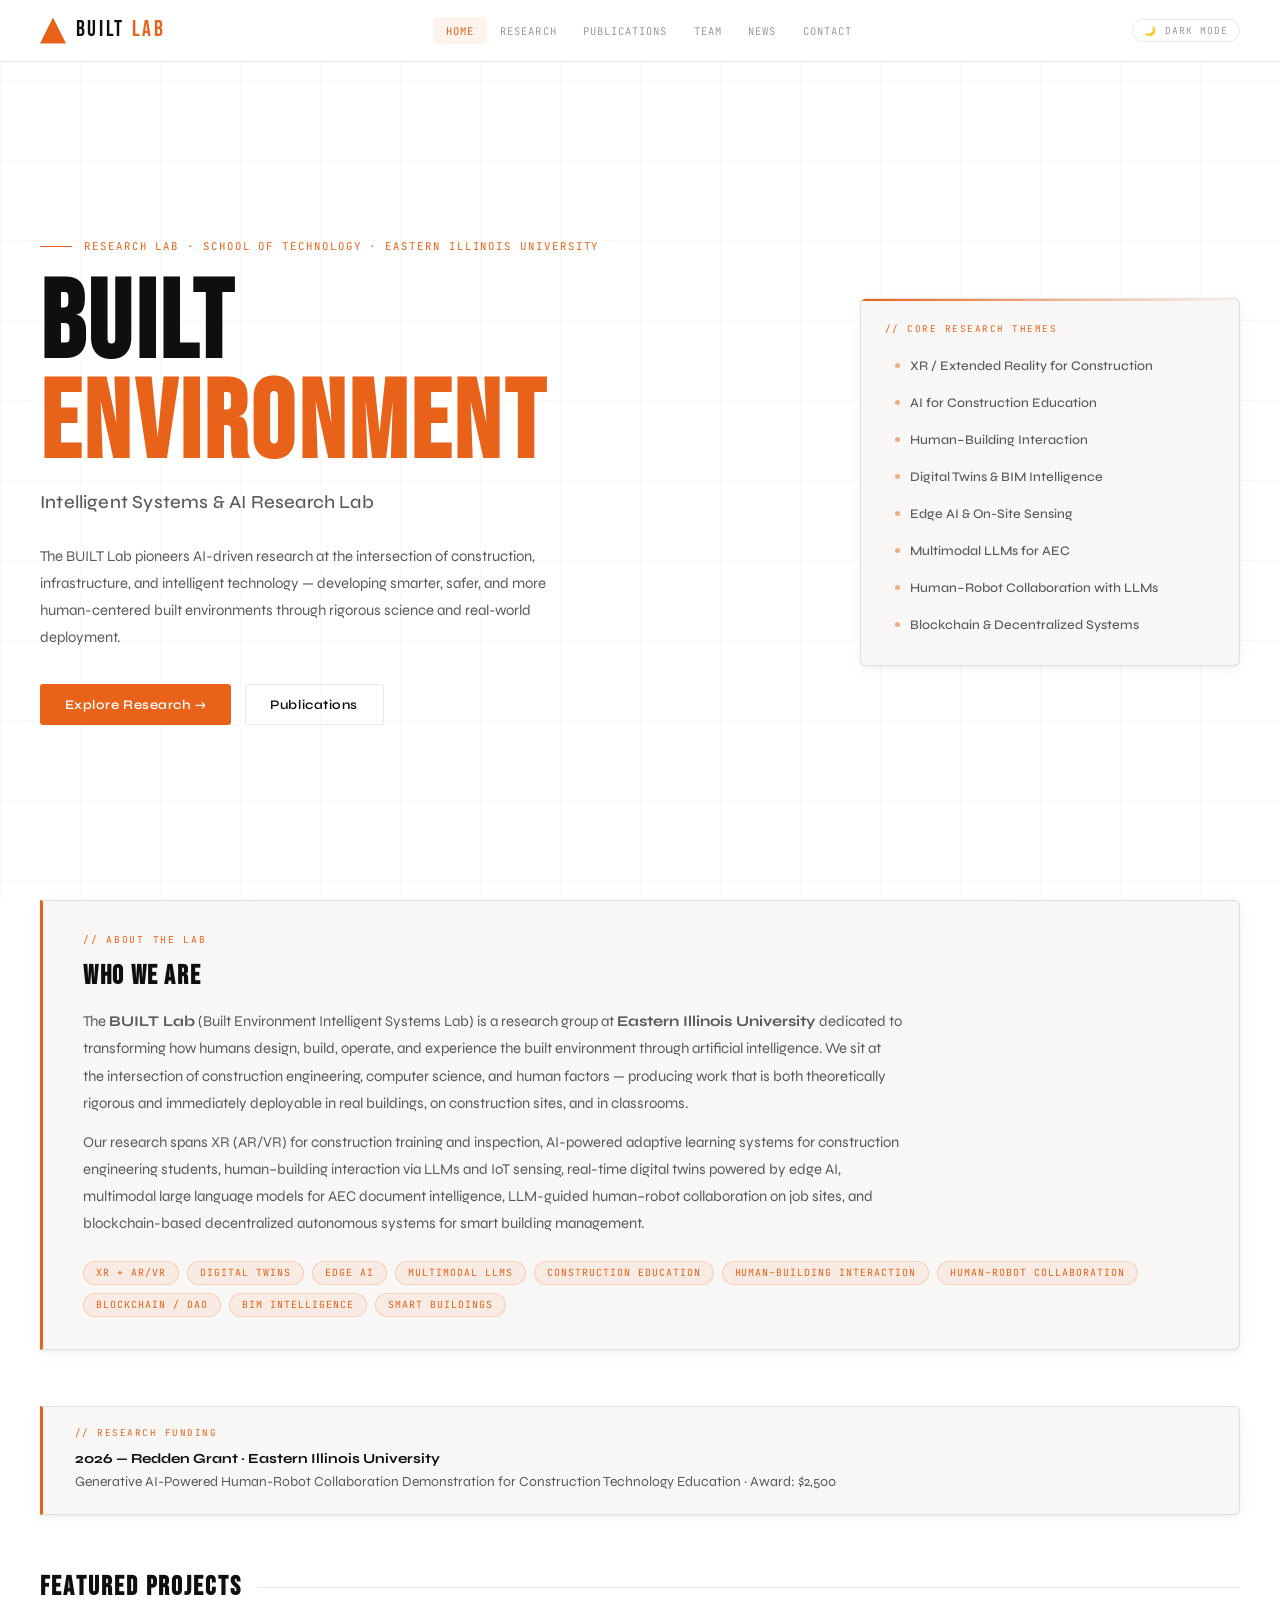
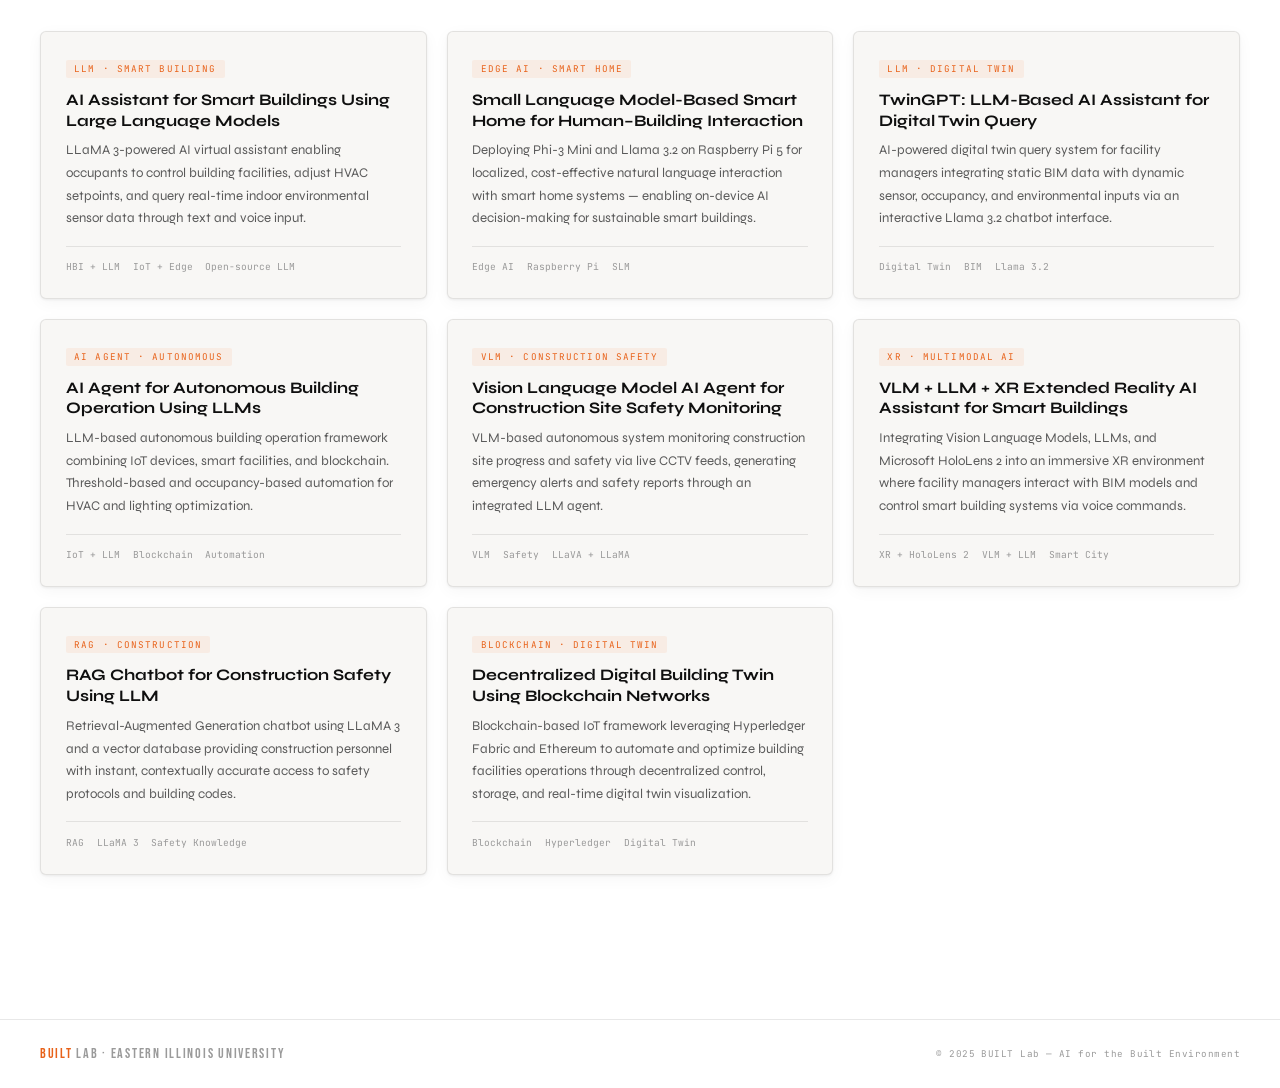
==== commit 1b56e810: "add" ====
--- a/index.html
+++ b/index.html
@@ -3,380 +3,153 @@
 <head>
 <meta charset="UTF-8"/>
 <meta name="viewport" content="width=device-width, initial-scale=1.0"/>
-<title>BUILT Lab — AI for the Built Environment</title>
+<title>BUILT Lab — AI for the Built Environment · EIU</title>
 <link rel="preconnect" href="https://fonts.googleapis.com">
 <link rel="preconnect" href="https://fonts.gstatic.com" crossorigin>
 <link href="https://fonts.googleapis.com/css2?family=Bebas+Neue&family=Syne:wght@400;500;600;700;800&family=JetBrains+Mono:wght@300;400;500&display=swap" rel="stylesheet">
 <style>
-/* ══ LIGHT THEME (default) ══ */
+/* ══ LIGHT (default) ══ */
 :root {
-  --bg:       #ffffff;
-  --bg2:      #f8f7f5;
-  --bg3:      #f0ede8;
-  --orange:   #e8621a;
-  --orange2:  #f97316;
-  --text:     #0f0f0f;
-  --textdim:  #5a5a5a;
-  --textmute: #9a9a9a;
-  --border:   rgba(0,0,0,0.09);
-  --border2:  rgba(232,98,26,0.3);
-  --card:     #f8f7f5;
-  --cardhov:  #fff4ee;
-  --navbg:    rgba(255,255,255,0.92);
-  --shadow:   0 1px 3px rgba(0,0,0,0.07), 0 4px 16px rgba(0,0,0,0.04);
-  --shadowhov:0 4px 20px rgba(232,98,26,0.12), 0 1px 4px rgba(0,0,0,0.06);
-  --grid:     rgba(232,98,26,0.055);
+  --bg:#ffffff; --bg2:#f8f7f5; --bg3:#f0ede8;
+  --orange:#e8621a; --orange2:#f97316;
+  --text:#0f0f0f; --textdim:#5a5a5a; --textmute:#9a9a9a;
+  --border:rgba(0,0,0,0.09); --border2:rgba(232,98,26,0.28);
+  --card:#f8f7f5; --cardhov:#fff4ee;
+  --navbg:rgba(255,255,255,0.93);
+  --shadow:0 1px 3px rgba(0,0,0,0.07),0 4px 16px rgba(0,0,0,0.04);
+  --shadowhov:0 4px 20px rgba(232,98,26,0.12),0 1px 4px rgba(0,0,0,0.06);
+  --grid:rgba(232,98,26,0.05);
 }
-
-/* ══ DARK THEME ══ */
+/* ══ DARK ══ */
 [data-theme="dark"] {
-  --bg:       #0d0e0f;
-  --bg2:      #111315;
-  --bg3:      #181b1e;
-  --orange:   #f97316;
-  --orange2:  #fb923c;
-  --text:     #f1f5f9;
-  --textdim:  #94a3b8;
-  --textmute: #475569;
-  --border:   rgba(255,255,255,0.08);
-  --border2:  rgba(249,115,22,0.25);
-  --card:     rgba(255,255,255,0.03);
-  --cardhov:  rgba(249,115,22,0.06);
-  --navbg:    rgba(13,14,15,0.93);
-  --shadow:   0 1px 3px rgba(0,0,0,0.3);
+  --bg:#0d0e0f; --bg2:#111315; --bg3:#181b1e;
+  --orange:#f97316; --orange2:#fb923c;
+  --text:#f1f5f9; --textdim:#94a3b8; --textmute:#475569;
+  --border:rgba(255,255,255,0.08); --border2:rgba(249,115,22,0.25);
+  --card:rgba(255,255,255,0.03); --cardhov:rgba(249,115,22,0.06);
+  --navbg:rgba(13,14,15,0.93);
+  --shadow:0 1px 3px rgba(0,0,0,0.3);
   --shadowhov:0 4px 20px rgba(249,115,22,0.18);
-  --grid:     rgba(249,115,22,0.04);
+  --grid:rgba(249,115,22,0.04);
 }
-
 *,*::before,*::after{box-sizing:border-box;margin:0;padding:0}
 html{scroll-behavior:smooth}
-
-body {
-  font-family:'Syne',sans-serif;
-  background:var(--bg);
-  color:var(--text);
-  min-height:100vh;
-  overflow-x:hidden;
-  transition:background 0.3s,color 0.3s;
-}
-
-/* Blueprint grid */
-body::before {
-  content:'';position:fixed;inset:0;
-  background-image:
-    linear-gradient(var(--grid) 1px,transparent 1px),
-    linear-gradient(90deg,var(--grid) 1px,transparent 1px);
-  background-size:80px 80px;
-  pointer-events:none;z-index:0;
-}
-
-/* ── NAV ── */
-nav {
-  position:fixed;top:0;left:0;right:0;z-index:200;
-  display:flex;align-items:center;justify-content:space-between;
-  padding:0 2.5rem;height:62px;
-  background:var(--navbg);
-  backdrop-filter:blur(20px);
-  border-bottom:1px solid var(--border);
-  transition:background 0.3s,border-color 0.3s;
-}
+body{font-family:'Syne',sans-serif;background:var(--bg);color:var(--text);min-height:100vh;overflow-x:hidden;transition:background 0.3s,color 0.3s}
+body::before{content:'';position:fixed;inset:0;background-image:linear-gradient(var(--grid) 1px,transparent 1px),linear-gradient(90deg,var(--grid) 1px,transparent 1px);background-size:80px 80px;pointer-events:none;z-index:0}
+
+/* NAV */
+nav{position:fixed;top:0;left:0;right:0;z-index:200;display:flex;align-items:center;justify-content:space-between;padding:0 2.5rem;height:62px;background:var(--navbg);backdrop-filter:blur(20px);border-bottom:1px solid var(--border);transition:background 0.3s,border-color 0.3s}
 .nav-logo{display:flex;align-items:center;gap:0.6rem;cursor:pointer;text-decoration:none}
-.nav-mark{
-  width:26px;height:26px;
-  background:var(--orange);
-  clip-path:polygon(0 100%,50% 0,100% 100%);
-  flex-shrink:0;
-  transition:background 0.3s;
-}
-.nav-wordmark{
-  font-family:'Bebas Neue',sans-serif;
-  font-size:1.4rem;letter-spacing:0.12em;
-  color:var(--text);line-height:1;
-  transition:color 0.3s;
-}
+.nav-mark{width:26px;height:26px;background:var(--orange);clip-path:polygon(0 100%,50% 0,100% 100%);flex-shrink:0;transition:background 0.3s}
+.nav-wordmark{font-family:'Bebas Neue',sans-serif;font-size:1.4rem;letter-spacing:0.12em;color:var(--text);line-height:1;transition:color 0.3s}
 .nav-wordmark span{color:var(--orange)}
 .nav-links{display:flex;gap:0;list-style:none}
-.nav-links li a{
-  display:block;padding:0.38rem 0.82rem;
-  font-family:'JetBrains Mono',monospace;
-  font-size:0.66rem;font-weight:400;
-  text-transform:uppercase;letter-spacing:0.1em;
-  color:var(--textmute);text-decoration:none;
-  border-radius:4px;transition:color 0.2s,background 0.2s;cursor:pointer;
-}
-.nav-links li a:hover,.nav-links li a.active{
-  color:var(--orange);background:rgba(232,98,26,0.08);
-}
-
-/* Dark mode toggle */
-.theme-toggle {
-  display:flex;align-items:center;gap:0.5rem;
-  cursor:pointer;
-  font-family:'JetBrains Mono',monospace;
-  font-size:0.6rem;letter-spacing:0.1em;text-transform:uppercase;
-  color:var(--textmute);border:1px solid var(--border);
-  padding:0.28rem 0.7rem;border-radius:20px;
-  background:transparent;
-  transition:all 0.2s;
-  white-space:nowrap;
-}
+.nav-links li a{display:block;padding:0.38rem 0.82rem;font-family:'JetBrains Mono',monospace;font-size:0.66rem;font-weight:400;text-transform:uppercase;letter-spacing:0.1em;color:var(--textmute);text-decoration:none;border-radius:4px;transition:color 0.2s,background 0.2s;cursor:pointer}
+.nav-links li a:hover,.nav-links li a.active{color:var(--orange);background:rgba(232,98,26,0.08)}
+.theme-toggle{display:flex;align-items:center;gap:0.5rem;cursor:pointer;font-family:'JetBrains Mono',monospace;font-size:0.6rem;letter-spacing:0.1em;text-transform:uppercase;color:var(--textmute);border:1px solid var(--border);padding:0.28rem 0.7rem;border-radius:20px;background:transparent;transition:all 0.2s;white-space:nowrap}
 .theme-toggle:hover{border-color:var(--orange);color:var(--orange)}
-.toggle-icon{font-size:0.85rem;transition:transform 0.4s}
-
-/* ── SECTIONS ── */
+
+/* SECTIONS */
 .section{display:none;position:relative;z-index:1}
 .section.active{display:block}
 @keyframes fadeUp{from{opacity:0;transform:translateY(14px)}to{opacity:1;transform:translateY(0)}}
 .section.active .hero{animation:fadeUp 0.42s ease both}
 .section.active .page-header{animation:fadeUp 0.42s ease both}
-.section.active .home-body{animation:fadeUp 0.42s ease both;animation-delay:0.1s}
-.section.active .content{animation:fadeUp 0.42s ease both;animation-delay:0.14s}
-
-/* ── BTN ── */
-.btn{
-  display:inline-flex;align-items:center;gap:0.45rem;
-  padding:0.7rem 1.55rem;border-radius:3px;
-  font-family:'Syne',sans-serif;font-size:0.82rem;font-weight:600;
-  letter-spacing:0.04em;text-decoration:none;cursor:pointer;
-  border:none;transition:all 0.2s;
-}
+.section.active .home-body{animation:fadeUp 0.42s ease both;animation-delay:.1s}
+.section.active .content{animation:fadeUp 0.42s ease both;animation-delay:.14s}
+
+/* BTN */
+.btn{display:inline-flex;align-items:center;gap:0.45rem;padding:0.7rem 1.55rem;border-radius:3px;font-family:'Syne',sans-serif;font-size:0.82rem;font-weight:600;letter-spacing:0.04em;text-decoration:none;cursor:pointer;border:none;transition:all 0.2s}
 .btn-primary{background:var(--orange);color:#fff}
 .btn-primary:hover{background:var(--orange2);box-shadow:0 0 22px rgba(232,98,26,0.28)}
-.btn-ghost{
-  background:transparent;color:var(--text);
-  border:1px solid var(--border);
-}
+.btn-ghost{background:transparent;color:var(--text);border:1px solid var(--border)}
 .btn-ghost:hover{border-color:var(--orange);color:var(--orange)}
 
-/* ── HERO ── */
-.hero {
-  min-height:100vh;padding:8rem 2.5rem 4rem;
-  display:grid;grid-template-columns:1fr 380px;
-  gap:4rem;align-items:center;
-  max-width:1400px;margin:0 auto;
-}
-.hero-overline{
-  display:flex;align-items:center;gap:0.75rem;
-  font-family:'JetBrains Mono',monospace;
-  font-size:0.67rem;letter-spacing:0.18em;
-  text-transform:uppercase;color:var(--orange);margin-bottom:1.4rem;
-}
+/* HERO */
+.hero{min-height:100vh;padding:8rem 2.5rem 4rem;display:grid;grid-template-columns:1fr 380px;gap:4rem;align-items:center;max-width:1400px;margin:0 auto}
+.hero-overline{display:flex;align-items:center;gap:0.75rem;font-family:'JetBrains Mono',monospace;font-size:0.67rem;letter-spacing:0.18em;text-transform:uppercase;color:var(--orange);margin-bottom:1.4rem}
 .hero-overline::before{content:'';width:2rem;height:1px;background:var(--orange)}
-h1.ht{
-  font-family:'Bebas Neue',sans-serif;
-  font-size:clamp(4rem,8.5vw,7.5rem);
-  line-height:0.92;letter-spacing:0.03em;margin-bottom:0.5rem;
-}
+h1.ht{font-family:'Bebas Neue',sans-serif;font-size:clamp(4rem,8.5vw,7.5rem);line-height:0.92;letter-spacing:0.03em;margin-bottom:0.5rem}
 h1.ht .ac{color:var(--orange);display:block}
-h1.ht .sub{
-  font-family:'Syne',sans-serif;
-  font-size:clamp(0.95rem,1.7vw,1.15rem);
-  font-weight:500;letter-spacing:0.01em;
-  color:var(--textdim);display:block;
-  margin-top:0.85rem;line-height:1.5;
-}
-.hero-desc{
-  max-width:520px;font-size:0.93rem;font-weight:400;
-  line-height:1.82;color:var(--textdim);
-  margin:1.6rem 0 2.1rem;
-}
+h1.ht .sub{font-family:'Syne',sans-serif;font-size:clamp(0.95rem,1.7vw,1.15rem);font-weight:500;letter-spacing:0.01em;color:var(--textdim);display:block;margin-top:0.85rem;line-height:1.5}
+.hero-desc{max-width:520px;font-size:0.93rem;font-weight:400;line-height:1.82;color:var(--textdim);margin:1.6rem 0 2.1rem}
 .hero-cta{display:flex;gap:0.85rem;flex-wrap:wrap}
-
-/* Hero right panel */
 .hero-right{display:flex;flex-direction:column;gap:1rem}
-.panel{
-  background:var(--card);
-  border:1px solid var(--border);
-  border-radius:6px;padding:1.5rem;
-  position:relative;overflow:hidden;
-  box-shadow:var(--shadow);
-  transition:background 0.3s,border-color 0.3s;
-}
-.panel::before{
-  content:'';position:absolute;top:0;left:0;right:0;height:2px;
-  background:linear-gradient(90deg,var(--orange),transparent);
-}
-.panel-label{
-  font-family:'JetBrains Mono',monospace;font-size:0.58rem;
-  text-transform:uppercase;letter-spacing:0.16em;
-  color:var(--orange);margin-bottom:0.9rem;
-}
+.panel{background:var(--card);border:1px solid var(--border);border-radius:6px;padding:1.5rem;position:relative;overflow:hidden;box-shadow:var(--shadow);transition:background 0.3s,border-color 0.3s}
+.panel::before{content:'';position:absolute;top:0;left:0;right:0;height:2px;background:linear-gradient(90deg,var(--orange),transparent)}
+.panel-label{font-family:'JetBrains Mono',monospace;font-size:0.58rem;text-transform:uppercase;letter-spacing:0.16em;color:var(--orange);margin-bottom:0.9rem}
 .topic-list{display:flex;flex-direction:column;gap:0.35rem}
-.topic{
-  display:flex;align-items:center;gap:0.6rem;
-  font-size:0.82rem;font-weight:500;color:var(--textdim);
-  padding:0.42rem 0.58rem;border-radius:4px;
-  border:1px solid transparent;transition:all 0.18s;
-}
+.topic{display:flex;align-items:center;gap:0.6rem;font-size:0.82rem;font-weight:500;color:var(--textdim);padding:0.42rem 0.58rem;border-radius:4px;border:1px solid transparent;transition:all 0.18s}
 .topic:hover{background:rgba(232,98,26,0.06);border-color:var(--border2);color:var(--text)}
 .dot{width:5px;height:5px;border-radius:50%;background:var(--orange);flex-shrink:0;opacity:0.5}
 .topic:hover .dot{opacity:1}
-.status-row{
-  font-family:'JetBrains Mono',monospace;
-  font-size:0.71rem;color:var(--textdim);line-height:1.9;
-}
-
-/* ── HOME BODY ── */
+
+/* HOME BODY */
 .home-body{padding:0 2.5rem 4rem;max-width:1400px;margin:0 auto}
-
-/* About highlights strip */
-.about-strip{
-  background:var(--bg2);
-  border:1px solid var(--border);
-  border-left:3px solid var(--orange);
-  border-radius:0 6px 6px 0;
-  padding:2rem 2.5rem;
-  margin-bottom:3.5rem;
-  box-shadow:var(--shadow);
-  transition:background 0.3s;
-}
-.about-strip .strip-tag{
-  font-family:'JetBrains Mono',monospace;font-size:0.6rem;
-  text-transform:uppercase;letter-spacing:0.18em;
-  color:var(--orange);margin-bottom:0.9rem;
-}
-.about-strip h2{
-  font-family:'Bebas Neue',sans-serif;
-  font-size:1.7rem;letter-spacing:0.06em;
-  margin-bottom:1rem;color:var(--text);
-}
-.about-strip p{
-  font-size:0.93rem;line-height:1.82;
-  color:var(--textdim);max-width:820px;
-  font-weight:400;
-}
-.about-strip p + p{margin-top:0.75rem}
-
-/* highlight pills */
-.highlight-pills{
-  display:flex;flex-wrap:wrap;gap:0.5rem;margin-top:1.5rem;
-}
-.hpill{
-  font-family:'JetBrains Mono',monospace;font-size:0.62rem;
-  text-transform:uppercase;letter-spacing:0.1em;
-  padding:0.28rem 0.75rem;border-radius:20px;
-  background:rgba(232,98,26,0.08);color:var(--orange);
-  border:1px solid rgba(232,98,26,0.2);
-  transition:background 0.2s;
-}
+.about-strip{background:var(--bg2);border:1px solid var(--border);border-left:3px solid var(--orange);border-radius:0 6px 6px 0;padding:2rem 2.5rem;margin-bottom:3.5rem;box-shadow:var(--shadow);transition:background 0.3s}
+.about-strip .strip-tag{font-family:'JetBrains Mono',monospace;font-size:0.6rem;text-transform:uppercase;letter-spacing:0.18em;color:var(--orange);margin-bottom:0.9rem}
+.about-strip h2{font-family:'Bebas Neue',sans-serif;font-size:1.7rem;letter-spacing:0.06em;margin-bottom:1rem;color:var(--text)}
+.about-strip p{font-size:0.93rem;line-height:1.82;color:var(--textdim);max-width:820px;font-weight:400}
+.about-strip p+p{margin-top:0.75rem}
+.highlight-pills{display:flex;flex-wrap:wrap;gap:0.5rem;margin-top:1.5rem}
+.hpill{font-family:'JetBrains Mono',monospace;font-size:0.62rem;text-transform:uppercase;letter-spacing:0.1em;padding:0.28rem 0.75rem;border-radius:20px;background:rgba(232,98,26,0.08);color:var(--orange);border:1px solid rgba(232,98,26,0.2);transition:background 0.2s}
 .hpill:hover{background:rgba(232,98,26,0.15)}
 
-/* ── SECTION HEADER ── */
-.sec-hd{
-  display:flex;align-items:center;gap:1rem;margin-bottom:1.75rem;
-}
-.sec-hd h2{
-  font-family:'Bebas Neue',sans-serif;font-size:1.7rem;
-  letter-spacing:0.08em;white-space:nowrap;
-}
+/* FUNDING STRIP */
+.funding-strip{background:var(--bg2);border:1px solid var(--border);border-left:3px solid var(--orange);border-radius:0 6px 6px 0;padding:1.25rem 2rem;margin-bottom:3.5rem;box-shadow:var(--shadow)}
+.funding-strip .strip-tag{font-family:'JetBrains Mono',monospace;font-size:0.58rem;text-transform:uppercase;letter-spacing:0.16em;color:var(--orange);margin-bottom:0.6rem}
+.funding-strip p{font-size:0.87rem;color:var(--textdim);line-height:1.65}
+.funding-strip strong{color:var(--text)}
+
+/* SEC HD */
+.sec-hd{display:flex;align-items:center;gap:1rem;margin-bottom:1.75rem}
+.sec-hd h2{font-family:'Bebas Neue',sans-serif;font-size:1.7rem;letter-spacing:0.08em;white-space:nowrap}
 .sec-hd::after{content:'';flex:1;height:1px;background:var(--border)}
 
-/* ── CARDS ── */
+/* CARDS */
 .g2{display:grid;grid-template-columns:repeat(auto-fill,minmax(320px,1fr));gap:1.25rem}
 .g3{display:grid;grid-template-columns:repeat(auto-fill,minmax(265px,1fr));gap:1.25rem}
-
-.card{
-  background:var(--card);border:1px solid var(--border);
-  border-radius:6px;padding:1.55rem;
-  box-shadow:var(--shadow);
-  transition:background 0.2s,border-color 0.2s,transform 0.2s,box-shadow 0.2s;
-}
-.card:hover{
-  background:var(--cardhov);border-color:var(--border2);
-  transform:translateY(-3px);box-shadow:var(--shadowhov);
-}
-.ctag{
-  font-family:'JetBrains Mono',monospace;font-size:0.58rem;
-  text-transform:uppercase;letter-spacing:0.12em;color:var(--orange);
-  background:rgba(232,98,26,0.08);display:inline-block;
-  padding:0.17rem 0.52rem;border-radius:2px;margin-bottom:0.75rem;
-}
-.card h3{
-  font-family:'Syne',sans-serif;font-size:1rem;font-weight:700;
-  margin-bottom:0.5rem;line-height:1.3;color:var(--text);
-}
+.card{background:var(--card);border:1px solid var(--border);border-radius:6px;padding:1.55rem;box-shadow:var(--shadow);transition:background 0.2s,border-color 0.2s,transform 0.2s,box-shadow 0.2s}
+.card:hover{background:var(--cardhov);border-color:var(--border2);transform:translateY(-3px);box-shadow:var(--shadowhov)}
+.ctag{font-family:'JetBrains Mono',monospace;font-size:0.58rem;text-transform:uppercase;letter-spacing:0.12em;color:var(--orange);background:rgba(232,98,26,0.08);display:inline-block;padding:0.17rem 0.52rem;border-radius:2px;margin-bottom:0.75rem}
+.card h3{font-family:'Syne',sans-serif;font-size:1rem;font-weight:700;margin-bottom:0.5rem;line-height:1.3;color:var(--text)}
 .card p{font-size:0.83rem;color:var(--textdim);line-height:1.7;font-weight:400}
-.card-meta{
-  margin-top:1rem;padding-top:0.85rem;border-top:1px solid var(--border);
-  font-family:'JetBrains Mono',monospace;font-size:0.6rem;
-  color:var(--textmute);display:flex;gap:0.8rem;flex-wrap:wrap;
-}
-
-/* Area cards */
-.ac2{
-  background:var(--card);border:1px solid var(--border);
-  border-radius:6px;padding:1.6rem;
-  transition:all 0.25s;position:relative;overflow:hidden;
-  box-shadow:var(--shadow);
-}
-.ac2::after{
-  content:'';position:absolute;bottom:0;left:0;right:0;height:2px;
-  background:linear-gradient(90deg,var(--orange),transparent);
-  transform:scaleX(0);transform-origin:left;transition:transform 0.3s;
-}
+.card-meta{margin-top:1rem;padding-top:0.85rem;border-top:1px solid var(--border);font-family:'JetBrains Mono',monospace;font-size:0.6rem;color:var(--textmute);display:flex;gap:0.8rem;flex-wrap:wrap}
+
+/* AREA CARDS */
+.ac2{background:var(--card);border:1px solid var(--border);border-radius:6px;padding:1.6rem;transition:all 0.25s;position:relative;overflow:hidden;box-shadow:var(--shadow)}
+.ac2::after{content:'';position:absolute;bottom:0;left:0;right:0;height:2px;background:linear-gradient(90deg,var(--orange),transparent);transform:scaleX(0);transform-origin:left;transition:transform 0.3s}
 .ac2:hover::after{transform:scaleX(1)}
 .ac2:hover{border-color:var(--border2);transform:translateY(-3px);box-shadow:var(--shadowhov)}
-.ac2-num{
-  font-family:'Bebas Neue',sans-serif;font-size:2.8rem;
-  color:rgba(232,98,26,0.12);line-height:1;margin-bottom:0.4rem;letter-spacing:0.05em;
-}
+.ac2-num{font-family:'Bebas Neue',sans-serif;font-size:2.8rem;color:rgba(232,98,26,0.12);line-height:1;margin-bottom:0.4rem;letter-spacing:0.05em}
 .ac2 h3{font-family:'Syne',sans-serif;font-size:0.95rem;font-weight:700;margin-bottom:0.4rem;line-height:1.3;color:var(--text)}
 .ac2 p{font-size:0.81rem;color:var(--textdim);line-height:1.65}
 
-/* ── PAGE HEADER ── */
-.page-header{
-  padding:6.5rem 2.5rem 2.5rem;
-  border-bottom:1px solid var(--border);
-  max-width:1400px;margin:0 auto;
-  position:relative;overflow:hidden;
-}
-.page-header::after{
-  content:'BUILT LAB';
-  font-family:'Bebas Neue',sans-serif;font-size:9rem;letter-spacing:0.04em;
-  color:rgba(232,98,26,0.05);
-  position:absolute;right:1.5rem;bottom:-1.5rem;line-height:1;pointer-events:none;
-}
-.pg-tag{
-  font-family:'JetBrains Mono',monospace;font-size:0.63rem;
-  letter-spacing:0.18em;text-transform:uppercase;color:var(--orange);margin-bottom:0.9rem;
-}
-.pg-title{
-  font-family:'Bebas Neue',sans-serif;
-  font-size:clamp(2.5rem,6vw,5rem);letter-spacing:0.04em;line-height:1;margin-bottom:0.7rem;
-}
+/* PAGE HEADER */
+.page-header{padding:6.5rem 2.5rem 2.5rem;border-bottom:1px solid var(--border);max-width:1400px;margin:0 auto;position:relative;overflow:hidden}
+.page-header::after{content:'BUILT LAB';font-family:'Bebas Neue',sans-serif;font-size:9rem;letter-spacing:0.04em;color:rgba(232,98,26,0.05);position:absolute;right:1.5rem;bottom:-1.5rem;line-height:1;pointer-events:none}
+.pg-tag{font-family:'JetBrains Mono',monospace;font-size:0.63rem;letter-spacing:0.18em;text-transform:uppercase;color:var(--orange);margin-bottom:0.9rem}
+.pg-title{font-family:'Bebas Neue',sans-serif;font-size:clamp(2.5rem,6vw,5rem);letter-spacing:0.04em;line-height:1;margin-bottom:0.7rem}
 .pg-sub{color:var(--textdim);font-size:0.9rem;max-width:500px;line-height:1.72;font-weight:400}
 
-/* ── CONTENT ── */
+/* CONTENT */
 .content{padding:3rem 2.5rem;max-width:1400px;margin:0 auto}
 
-/* ── PUBS ── */
+/* PUBS */
 .pub-list{display:flex;flex-direction:column;gap:1rem}
-.pub-item{
-  background:var(--card);border:1px solid var(--border);
-  border-radius:6px;padding:1.4rem;
-  display:flex;gap:1.4rem;align-items:flex-start;
-  box-shadow:var(--shadow);transition:all 0.2s;
-}
+.pub-item{background:var(--card);border:1px solid var(--border);border-radius:6px;padding:1.4rem;display:flex;gap:1.4rem;align-items:flex-start;box-shadow:var(--shadow);transition:all 0.2s}
 .pub-item:hover{background:var(--cardhov);border-color:var(--border2)}
 .pub-yr{font-family:'JetBrains Mono',monospace;font-size:0.76rem;color:var(--orange);min-width:38px;padding-top:0.1rem;font-weight:500}
 .pub-body h3{font-family:'Syne',sans-serif;font-size:0.95rem;font-weight:700;margin-bottom:0.28rem;line-height:1.35;color:var(--text)}
 .pub-authors{font-size:0.78rem;color:var(--textmute);margin-bottom:0.3rem}
 .pub-venue{font-family:'JetBrains Mono',monospace;font-size:0.63rem;color:var(--orange2);letter-spacing:0.03em}
 .pub-links{display:flex;gap:0.4rem;margin-top:0.65rem;flex-wrap:wrap}
-.pub-link{
-  font-family:'JetBrains Mono',monospace;font-size:0.58rem;text-transform:uppercase;
-  letter-spacing:0.08em;padding:0.18rem 0.58rem;border-radius:2px;
-  border:1px solid var(--border);color:var(--textmute);
-  cursor:pointer;transition:all 0.15s;text-decoration:none;
-}
+.pub-link{font-family:'JetBrains Mono',monospace;font-size:0.58rem;text-transform:uppercase;letter-spacing:0.08em;padding:0.18rem 0.58rem;border-radius:2px;border:1px solid var(--border);color:var(--textmute);cursor:pointer;transition:all 0.15s;text-decoration:none}
 .pub-link:hover{border-color:var(--orange);color:var(--orange)}
-
-/* ── TEAM ── */
-.tc{
-  background:var(--card);border:1px solid var(--border);
-  border-radius:6px;padding:1.5rem;box-shadow:var(--shadow);
-  transition:all 0.2s;display:flex;flex-direction:column;gap:0.9rem;
-}
+.pub-badge{display:inline-block;font-family:'JetBrains Mono',monospace;font-size:0.56rem;text-transform:uppercase;letter-spacing:0.1em;padding:0.12rem 0.45rem;border-radius:2px;background:rgba(232,98,26,0.08);color:var(--orange);border:1px solid rgba(232,98,26,0.18);margin-left:0.5rem;vertical-align:middle}
+
+/* TEAM */
+.tc{background:var(--card);border:1px solid var(--border);border-radius:6px;padding:1.5rem;box-shadow:var(--shadow);transition:all 0.2s;display:flex;flex-direction:column;gap:0.9rem}
 .tc:hover{border-color:var(--border2);transform:translateY(-2px);box-shadow:var(--shadowhov)}
 .avatar{width:54px;height:54px;border-radius:4px;display:flex;align-items:center;justify-content:center;font-family:'Bebas Neue',sans-serif;font-size:1.3rem;color:#fff;letter-spacing:0.04em;flex-shrink:0}
 .av1{background:linear-gradient(135deg,var(--orange),#fbbf24)}
@@ -389,73 +162,36 @@
 .trole{font-family:'JetBrains Mono',monospace;font-size:0.58rem;text-transform:uppercase;letter-spacing:0.1em;color:var(--orange)}
 .tbio{font-size:0.81rem;color:var(--textdim);line-height:1.65}
 .tag-list{display:flex;flex-wrap:wrap;gap:0.3rem}
-.tag{
-  font-family:'JetBrains Mono',monospace;font-size:0.56rem;
-  padding:0.15rem 0.48rem;border-radius:2px;
-  background:rgba(232,98,26,0.07);color:var(--orange);
-  border:1px solid rgba(232,98,26,0.15);
-}
-
-/* ── NEWS ── */
-.news-item{
-  display:grid;grid-template-columns:76px 1fr;gap:1.4rem;
-  padding:1.4rem 0;border-bottom:1px solid var(--border);
-}
+.tag{font-family:'JetBrains Mono',monospace;font-size:0.56rem;padding:0.15rem 0.48rem;border-radius:2px;background:rgba(232,98,26,0.07);color:var(--orange);border:1px solid rgba(232,98,26,0.15)}
+
+/* NEWS */
+.news-item{display:grid;grid-template-columns:76px 1fr;gap:1.4rem;padding:1.4rem 0;border-bottom:1px solid var(--border)}
 .nday{font-family:'Bebas Neue',sans-serif;font-size:2.1rem;color:var(--orange);line-height:1;letter-spacing:0.04em}
 .nmo{font-family:'JetBrains Mono',monospace;font-size:0.58rem;text-transform:uppercase;letter-spacing:0.1em;color:var(--textmute)}
-.nbadge{
-  display:inline-block;margin-bottom:0.38rem;
-  font-family:'JetBrains Mono',monospace;font-size:0.56rem;
-  text-transform:uppercase;letter-spacing:0.1em;
-  padding:0.14rem 0.48rem;border-radius:2px;
-  background:rgba(232,98,26,0.08);color:var(--orange);
-  border:1px solid rgba(232,98,26,0.18);
-}
+.nbadge{display:inline-block;margin-bottom:0.38rem;font-family:'JetBrains Mono',monospace;font-size:0.56rem;text-transform:uppercase;letter-spacing:0.1em;padding:0.14rem 0.48rem;border-radius:2px;background:rgba(232,98,26,0.08);color:var(--orange);border:1px solid rgba(232,98,26,0.18)}
 .ntitle{font-family:'Syne',sans-serif;font-size:0.97rem;font-weight:700;margin-bottom:0.3rem;line-height:1.35;color:var(--text)}
 .ntext{font-size:0.83rem;color:var(--textdim);line-height:1.65}
 
-/* ── CONTACT ── */
+/* CONTACT */
 .contact-wrap{display:grid;grid-template-columns:1fr 1fr;gap:2.5rem;max-width:880px}
 .ch3{font-family:'Syne',sans-serif;font-size:1.05rem;font-weight:700;margin-bottom:1.15rem;color:var(--text)}
 .cl{display:flex;align-items:flex-start;gap:0.7rem;margin-bottom:0.85rem}
-.ci{
-  width:30px;height:30px;border-radius:4px;
-  background:rgba(232,98,26,0.08);border:1px solid rgba(232,98,26,0.15);
-  display:flex;align-items:center;justify-content:center;font-size:0.82rem;flex-shrink:0;
-}
+.ci{width:30px;height:30px;border-radius:4px;background:rgba(232,98,26,0.08);border:1px solid rgba(232,98,26,0.15);display:flex;align-items:center;justify-content:center;font-size:0.82rem;flex-shrink:0}
 .cinfo{font-size:0.83rem;color:var(--textdim);line-height:1.5}
-.cinfo strong{
-  display:block;color:var(--text);font-size:0.62rem;
-  font-family:'JetBrains Mono',monospace;text-transform:uppercase;
-  letter-spacing:0.08em;margin-bottom:0.12rem;font-weight:400;
-}
+.cinfo strong{display:block;color:var(--text);font-size:0.62rem;font-family:'JetBrains Mono',monospace;text-transform:uppercase;letter-spacing:0.08em;margin-bottom:0.12rem;font-weight:400}
 .fg{margin-bottom:0.85rem}
-.fg label{
-  display:block;font-family:'JetBrains Mono',monospace;
-  font-size:0.6rem;text-transform:uppercase;letter-spacing:0.1em;
-  color:var(--textmute);margin-bottom:0.38rem;
-}
-.fg input,.fg textarea{
-  width:100%;background:var(--bg2);border:1px solid var(--border);
-  border-radius:4px;padding:0.58rem 0.8rem;color:var(--text);
-  font-family:'Syne',sans-serif;font-size:0.87rem;
-  outline:none;transition:border-color 0.2s;resize:vertical;
-}
+.fg label{display:block;font-family:'JetBrains Mono',monospace;font-size:0.6rem;text-transform:uppercase;letter-spacing:0.1em;color:var(--textmute);margin-bottom:0.38rem}
+.fg input,.fg textarea{width:100%;background:var(--bg2);border:1px solid var(--border);border-radius:4px;padding:0.58rem 0.8rem;color:var(--text);font-family:'Syne',sans-serif;font-size:0.87rem;outline:none;transition:border-color 0.2s;resize:vertical}
 .fg input:focus,.fg textarea:focus{border-color:var(--orange)}
 .fg textarea{min-height:95px}
 
-/* ── FOOTER ── */
-footer{
-  margin-top:5rem;border-top:1px solid var(--border);
-  padding:1.6rem 2.5rem;
-  display:flex;align-items:center;justify-content:space-between;
-  flex-wrap:wrap;gap:1rem;position:relative;z-index:1;
-}
+/* FOOTER */
+footer{margin-top:5rem;border-top:1px solid var(--border);padding:1.6rem 2.5rem;display:flex;align-items:center;justify-content:space-between;flex-wrap:wrap;gap:1rem;position:relative;z-index:1}
 .fl{font-family:'Bebas Neue',sans-serif;font-size:0.9rem;letter-spacing:0.12em;color:var(--textmute)}
 .fl span{color:var(--orange)}
 .fr{font-family:'JetBrains Mono',monospace;font-size:0.58rem;color:var(--textmute);letter-spacing:0.05em}
 
-/* ── RESPONSIVE ── */
+/* RESPONSIVE */
 @media(max-width:900px){.hero{grid-template-columns:1fr;gap:2.5rem;padding-top:6rem}}
 @media(max-width:768px){
   nav{padding:0 1.25rem}
@@ -465,13 +201,12 @@
   .page-header{padding:5.5rem 1.5rem 2rem}
   footer{padding:1.4rem 1.5rem}
   .contact-wrap{grid-template-columns:1fr}
-  .about-strip{padding:1.5rem}
+  .about-strip,.funding-strip{padding:1.5rem}
 }
 </style>
 </head>
 <body>
 
-<!-- ══ NAV ══ -->
 <nav>
   <a class="nav-logo" onclick="show('home')">
     <div class="nav-mark"></div>
@@ -486,25 +221,23 @@
     <li><a onclick="show('contact')"      id="nav-contact">Contact</a></li>
   </ul>
   <button class="theme-toggle" onclick="toggleTheme()" id="themeBtn" aria-label="Toggle dark mode">
-    <span class="toggle-icon" id="themeIcon">🌙</span>
+    <span id="themeIcon">🌙</span>
     <span id="themeLabel">Dark Mode</span>
   </button>
 </nav>
 
-<!-- ══════════════════════ HOME ══════════════════════ -->
+<!-- ════════════════ HOME ════════════════ -->
 <section class="section active" id="home">
-
-  <!-- HERO -->
   <div class="hero">
     <div class="hero-left">
-      <div class="hero-overline">Research Lab · Civil &amp; Construction Engineering</div>
+      <div class="hero-overline">Research Lab · School of Technology · Eastern Illinois University</div>
       <h1 class="ht">
         BUILT
         <span class="ac">ENVIRONMENT</span>
         <span class="sub">Intelligent Systems &amp; AI Research Lab</span>
       </h1>
       <p class="hero-desc">
-        The BUILT Lab pioneers AI-driven research at the intersection of construction, infrastructure, and intelligent technology — building smarter, safer, and more human-centered environments through rigorous science and real-world deployment.
+        The BUILT Lab pioneers AI-driven research at the intersection of construction, infrastructure, and intelligent technology — developing smarter, safer, and more human-centered built environments through rigorous science and real-world deployment.
       </p>
       <div class="hero-cta">
         <button class="btn btn-primary" onclick="show('research')">Explore Research →</button>
@@ -522,31 +255,23 @@
           <div class="topic"><div class="dot"></div>Edge AI &amp; On-Site Sensing</div>
           <div class="topic"><div class="dot"></div>Multimodal LLMs for AEC</div>
           <div class="topic"><div class="dot"></div>Human–Robot Collaboration with LLMs</div>
-        </div>
-      </div>
-      <div class="panel" style="border-left:2px solid var(--orange)">
-        <div class="panel-label">// Lab Status</div>
-        <div class="status-row">
-          <span style="color:var(--orange)">●</span>&nbsp; Accepting PhD applicants — Fall 2025<br>
-          <span style="color:#22c55e">●</span>&nbsp; 4 active funded projects<br>
-          <span style="color:#3b82f6">●</span>&nbsp; 6 industry &amp; academic collaborators
-        </div>
-      </div>
-    </div>
-  </div>
-
-  <!-- HOME BODY -->
+          <div class="topic"><div class="dot"></div>Blockchain &amp; Decentralized Systems</div>
+        </div>
+      </div>
+    </div>
+  </div>
+
   <div class="home-body">
 
-    <!-- ABOUT HIGHLIGHTS -->
+    <!-- ABOUT -->
     <div class="about-strip">
       <div class="strip-tag">// About the Lab</div>
       <h2>Who We Are</h2>
       <p>
-        The <strong>BUILT Lab</strong> (Built Environment Intelligent Systems Lab) is an academic research group dedicated to transforming how humans design, build, operate, and experience the built environment through artificial intelligence. We sit at a rare intersection of civil engineering, computer science, and human factors — producing work that is both theoretically rigorous and immediately deployable on real construction sites, in classrooms, and inside smart buildings.
+        The <strong>BUILT Lab</strong> (Built Environment Intelligent Systems Lab) is a research group at <strong>Eastern Illinois University</strong> dedicated to transforming how humans design, build, operate, and experience the built environment through artificial intelligence. We sit at the intersection of construction engineering, computer science, and human factors — producing work that is both theoretically rigorous and immediately deployable in real buildings, on construction sites, and in classrooms.
       </p>
       <p>
-        Our work spans Extended Reality (AR/VR) for safety training and inspection, AI-powered adaptive tutoring for construction engineering students, human–building interaction sensing, real-time digital twins, edge AI for on-site monitoring, multimodal large language models for AEC document intelligence, and LLM-guided human–robot collaboration in unstructured job-site environments. We partner closely with industry leaders, government agencies, and global academic institutions to translate our research into tools that move the needle for the construction sector.
+        Our research spans XR (AR/VR) for construction training and inspection, AI-powered adaptive learning systems for construction engineering students, human–building interaction via LLMs and IoT sensing, real-time digital twins powered by edge AI, multimodal large language models for AEC document intelligence, LLM-guided human–robot collaboration on job sites, and blockchain-based decentralized autonomous systems for smart building management.
       </p>
       <div class="highlight-pills">
         <span class="hpill">XR + AR/VR</span>
@@ -556,209 +281,475 @@
         <span class="hpill">Construction Education</span>
         <span class="hpill">Human–Building Interaction</span>
         <span class="hpill">Human–Robot Collaboration</span>
+        <span class="hpill">Blockchain / DAO</span>
         <span class="hpill">BIM Intelligence</span>
-        <span class="hpill">AEC Safety</span>
-      </div>
+        <span class="hpill">Smart Buildings</span>
+      </div>
+    </div>
+
+    <!-- FUNDING -->
+    <div class="funding-strip">
+      <div class="strip-tag">// Research Funding</div>
+      <p><strong>2026 — Redden Grant · Eastern Illinois University</strong><br>
+      Generative AI-Powered Human-Robot Collaboration Demonstration for Construction Technology Education · Award: $2,500</p>
     </div>
 
     <!-- FEATURED PROJECTS -->
     <div class="sec-hd"><h2>Featured Projects</h2></div>
     <div class="g2">
+
       <div class="card">
-        <div class="ctag">Active · XR + LLM</div>
-        <h3>Immersive Safety Training with XR &amp; Generative AI</h3>
-        <p>Combining AR/VR headsets with LLM-generated adaptive hazard scenarios for on-site safety training in dynamic construction environments — validated in live field studies.</p>
-        <div class="card-meta"><span>PI: Dr. [Your Name]</span><span>NSF funded</span><span>3 researchers</span></div>
-      </div>
+        <div class="ctag">LLM · Smart Building</div>
+        <h3>AI Assistant for Smart Buildings Using Large Language Models</h3>
+        <p>LLaMA 3-powered AI virtual assistant enabling occupants to control building facilities, adjust HVAC setpoints, and query real-time indoor environmental sensor data through text and voice input.</p>
+        <div class="card-meta"><span>HBI + LLM</span><span>IoT + Edge</span><span>Open-source LLM</span></div>
+      </div>
+
       <div class="card">
-        <div class="ctag">Active · Digital Twin</div>
-        <h3>Real-Time Edge AI Digital Twin for Infrastructure Monitoring</h3>
-        <p>Lightweight neural networks running on IoT edge nodes that synchronize physical structure states with BIM-integrated living digital twin models in real time.</p>
-        <div class="card-meta"><span>PI: Dr. [Your Name]</span><span>DOT funded</span><span>4 researchers</span></div>
-      </div>
+        <div class="ctag">Edge AI · Smart Home</div>
+        <h3>Small Language Model-Based Smart Home for Human–Building Interaction</h3>
+        <p>Deploying Phi-3 Mini and Llama 3.2 on Raspberry Pi 5 for localized, cost-effective natural language interaction with smart home systems — enabling on-device AI decision-making for sustainable smart buildings.</p>
+        <div class="card-meta"><span>Edge AI</span><span>Raspberry Pi</span><span>SLM</span></div>
+      </div>
+
       <div class="card">
-        <div class="ctag">Active · HRI + LLM</div>
-        <h3>LLM-Enabled Human–Robot Collaboration on Construction Sites</h3>
-        <p>Enabling natural-language and gesture-based task delegation between skilled tradespeople and semi-autonomous construction robots using multimodal large language models.</p>
-        <div class="card-meta"><span>PI: Dr. [Your Name]</span><span>Industry grant</span><span>3 researchers</span></div>
-      </div>
+        <div class="ctag">LLM · Digital Twin</div>
+        <h3>TwinGPT: LLM-Based AI Assistant for Digital Twin Query</h3>
+        <p>AI-powered digital twin query system for facility managers integrating static BIM data with dynamic sensor, occupancy, and environmental inputs via an interactive Llama 3.2 chatbot interface.</p>
+        <div class="card-meta"><span>Digital Twin</span><span>BIM</span><span>Llama 3.2</span></div>
+      </div>
+
       <div class="card">
-        <div class="ctag">Active · AI Education</div>
-        <h3>Adaptive AI Tutoring for Construction Engineering Curricula</h3>
-        <p>Multimodal LLM tutors that adapt to individual learning trajectories across scheduling, estimating, and safety curricula — improving outcomes for AEC undergraduate students.</p>
-        <div class="card-meta"><span>PI: Dr. [Your Name]</span><span>DoE funded</span><span>2 researchers</span></div>
-      </div>
+        <div class="ctag">AI Agent · Autonomous</div>
+        <h3>AI Agent for Autonomous Building Operation Using LLMs</h3>
+        <p>LLM-based autonomous building operation framework combining IoT devices, smart facilities, and blockchain. Threshold-based and occupancy-based automation for HVAC and lighting optimization.</p>
+        <div class="card-meta"><span>IoT + LLM</span><span>Blockchain</span><span>Automation</span></div>
+      </div>
+
       <div class="card">
-        <div class="ctag">Active · Computer Vision</div>
-        <h3>Human–Building Interaction Modeling via Computer Vision</h3>
-        <p>Multi-camera CV and occupancy sensing to model how building occupants adapt to and interact with built spaces, informing adaptive HVAC and lighting control systems.</p>
-        <div class="card-meta"><span>PI: Dr. [Your Name]</span><span>NSF funded</span><span>3 researchers</span></div>
-      </div>
+        <div class="ctag">VLM · Construction Safety</div>
+        <h3>Vision Language Model AI Agent for Construction Site Safety Monitoring</h3>
+        <p>VLM-based autonomous system monitoring construction site progress and safety via live CCTV feeds, generating emergency alerts and safety reports through an integrated LLM agent.</p>
+        <div class="card-meta"><span>VLM</span><span>Safety</span><span>LLaVA + LLaMA</span></div>
+      </div>
+
       <div class="card">
-        <div class="ctag">Completed · 2023</div>
-        <h3>AR-Assisted Concrete Inspection for Bridge Decks</h3>
-        <p>HoloLens 2 overlay guiding bridge inspectors through AASHTO protocols with real-time defect annotation and cloud-synced reporting — deployed with state DOT partners.</p>
-        <div class="card-meta"><span>PI: Dr. [Your Name]</span><span>Completed 2023</span><span>2 researchers</span></div>
-      </div>
-    </div>
-
+        <div class="ctag">XR · Multimodal AI</div>
+        <h3>VLM + LLM + XR Extended Reality AI Assistant for Smart Buildings</h3>
+        <p>Integrating Vision Language Models, LLMs, and Microsoft HoloLens 2 into an immersive XR environment where facility managers interact with BIM models and control smart building systems via voice commands.</p>
+        <div class="card-meta"><span>XR + HoloLens 2</span><span>VLM + LLM</span><span>Smart City</span></div>
+      </div>
+
+      <div class="card">
+        <div class="ctag">RAG · Construction</div>
+        <h3>RAG Chatbot for Construction Safety Using LLM</h3>
+        <p>Retrieval-Augmented Generation chatbot using LLaMA 3 and a vector database providing construction personnel with instant, contextually accurate access to safety protocols and building codes.</p>
+        <div class="card-meta"><span>RAG</span><span>LLaMA 3</span><span>Safety Knowledge</span></div>
+      </div>
+
+      <div class="card">
+        <div class="ctag">Blockchain · Digital Twin</div>
+        <h3>Decentralized Digital Building Twin Using Blockchain Networks</h3>
+        <p>Blockchain-based IoT framework leveraging Hyperledger Fabric and Ethereum to automate and optimize building facilities operations through decentralized control, storage, and real-time digital twin visualization.</p>
+        <div class="card-meta"><span>Blockchain</span><span>Hyperledger</span><span>Digital Twin</span></div>
+      </div>
+
+    </div>
   </div><!-- /home-body -->
-  <footer><div class="fl"><span>BUILT</span> LAB · [Your University]</div><div class="fr">© 2024 BUILT Lab — AI for the Built Environment</div></footer>
+  <footer><div class="fl"><span>BUILT</span> LAB · Eastern Illinois University</div><div class="fr">© 2025 BUILT Lab — AI for the Built Environment</div></footer>
 </section>
 
-<!-- ══════════════════════ RESEARCH ══════════════════════ -->
+<!-- ════════════════ RESEARCH ════════════════ -->
 <section class="section" id="research">
   <div class="page-header">
     <div class="pg-tag">// 02 — Research</div>
     <div class="pg-title">Areas &amp; Projects</div>
-    <p class="pg-sub">Seven interconnected research thrusts making the built environment safer, smarter, and more human-centered.</p>
+    <p class="pg-sub">Eight interconnected research thrusts advancing intelligence in the built environment — from smart buildings to construction job sites.</p>
   </div>
   <div class="content">
     <div class="sec-hd"><h2>Research Areas</h2></div>
     <div class="g3" style="margin-bottom:3rem">
-      <div class="ac2"><div class="ac2-num">01</div><h3>XR for Construction</h3><p>AR/VR for safety training, remote inspection, and design review in AEC workflows.</p></div>
-      <div class="ac2"><div class="ac2-num">02</div><h3>AI for Construction Education</h3><p>Adaptive learning systems, simulation-based training, and LLM tutors for engineering programs.</p></div>
-      <div class="ac2"><div class="ac2-num">03</div><h3>Human–Building Interaction</h3><p>Sensing and modeling how people interact with built spaces to optimize adaptive building controls.</p></div>
-      <div class="ac2"><div class="ac2-num">04</div><h3>Digital Twins</h3><p>BIM-linked real-time digital twins with AI-driven anomaly detection and lifecycle optimization.</p></div>
-      <div class="ac2"><div class="ac2-num">05</div><h3>Edge AI &amp; Sensing</h3><p>On-site AI inference on edge hardware for worker safety, material tracking, and progress detection.</p></div>
-      <div class="ac2"><div class="ac2-num">06</div><h3>Multimodal LLMs for AEC</h3><p>Vision-language models for plan interpretation, spec Q&amp;A, and construction project risk analysis.</p></div>
-      <div class="ac2"><div class="ac2-num">07</div><h3>Human–Robot Collaboration</h3><p>LLM-grounded task planning for autonomous robots operating alongside construction workers.</p></div>
-    </div>
+      <div class="ac2"><div class="ac2-num">01</div><h3>XR for Construction</h3><p>AR/VR for safety training, remote inspection, BIM visualization, and design review in AEC workflows.</p></div>
+      <div class="ac2"><div class="ac2-num">02</div><h3>AI for Construction Education</h3><p>Adaptive learning, simulation-based training, RAG chatbots, and GenAI tools for AEC programs.</p></div>
+      <div class="ac2"><div class="ac2-num">03</div><h3>Human–Building Interaction</h3><p>LLM and IoT-based systems enabling occupants to naturally interact with and control smart building environments.</p></div>
+      <div class="ac2"><div class="ac2-num">04</div><h3>Digital Twins</h3><p>BIM-linked real-time digital twins with LLM query interfaces, anomaly detection, and facility management insights.</p></div>
+      <div class="ac2"><div class="ac2-num">05</div><h3>Edge AI &amp; Sensing</h3><p>On-device AI inference on edge hardware (Raspberry Pi) for smart homes, worker safety, and environmental monitoring.</p></div>
+      <div class="ac2"><div class="ac2-num">06</div><h3>Multimodal LLMs for AEC</h3><p>Vision-language models for construction site safety monitoring, BIM querying, and document intelligence.</p></div>
+      <div class="ac2"><div class="ac2-num">07</div><h3>Human–Robot Collaboration</h3><p>GenAI-powered human-robot collaboration demonstrations for construction technology education and job-site tasks.</p></div>
+      <div class="ac2"><div class="ac2-num">08</div><h3>Blockchain &amp; DAO Systems</h3><p>Decentralized autonomous organizations and blockchain-based frameworks for smart building operations and facilities governance.</p></div>
+    </div>
+
     <div class="sec-hd"><h2>All Projects</h2></div>
     <div class="g2" style="margin-bottom:3rem">
-      <div class="card"><div class="ctag">Active · NSF #2401234</div><h3>Immersive XR Safety Training with Adaptive LLM Scenarios</h3><p>AR/VR environments powered by generative AI that dynamically adjust hazard complexity based on trainee performance.</p><div class="card-meta"><span>2023–2026</span><span>$520K</span><span>3 members</span></div></div>
-      <div class="card"><div class="ctag">Active · DOT #RD-2023</div><h3>Edge AI Digital Twin for Bridge Structural Health Monitoring</h3><p>Lightweight transformer models on edge nodes detecting anomalies and feeding a live BIM-integrated digital twin.</p><div class="card-meta"><span>2022–2025</span><span>$650K</span><span>4 members</span></div></div>
-      <div class="card"><div class="ctag">Active · Industry</div><h3>Multimodal LLM for Construction Site Human–Robot Task Delegation</h3><p>Natural language and gesture commands from workers to semi-autonomous construction robots.</p><div class="card-meta"><span>2024–2025</span><span>$310K</span><span>3 members</span></div></div>
-      <div class="card"><div class="ctag">Active · DoE</div><h3>Adaptive AI Tutoring for Construction Engineering Education</h3><p>Multimodal LLM tutoring that personalizes course delivery across scheduling, estimating, and safety curricula.</p><div class="card-meta"><span>2023–2025</span><span>$280K</span><span>2 members</span></div></div>
-      <div class="card"><div class="ctag">Active · NSF #2312456</div><h3>Human–Building Interaction Modeling with Computer Vision</h3><p>Multi-camera CV and occupancy sensing to model how users adapt to spatial affordances for adaptive control.</p><div class="card-meta"><span>2023–2026</span><span>$420K</span><span>3 members</span></div></div>
-      <div class="card"><div class="ctag">Completed · 2023</div><h3>AR-Assisted Concrete Inspection for Bridge Decks</h3><p>HoloLens 2 overlay guiding inspectors through AASHTO protocols with real-time defect annotation.</p><div class="card-meta"><span>2021–2023</span><span>$190K</span><span>2 members</span></div></div>
-    </div>
-    <div class="sec-hd"><h2>Partners &amp; Collaborators</h2></div>
-    <div class="g3">
-      <div class="card"><h3>Industry Partners</h3><p>Turner Construction, Trimble, Autodesk Research, Skanska Innovation Lab, Hilti, and Procore Technologies.</p></div>
-      <div class="card"><h3>Government Agencies</h3><p>National Science Foundation (NSF), U.S. Dept. of Transportation, Dept. of Energy, DARPA IXO.</p></div>
-      <div class="card"><h3>Academic Partners</h3><p>Georgia Tech CIBER Lab, MIT Media Lab, ETH Zürich Digital Building Technologies, Delft University of Technology.</p></div>
-    </div>
-  </div>
-  <footer><div class="fl"><span>BUILT</span> LAB · [Your University]</div><div class="fr">© 2024 BUILT Lab — AI for the Built Environment</div></footer>
+      <div class="card"><div class="ctag">LLM · HBI</div><h3>AI Assistant for Smart Buildings Using LLMs</h3><p>LLaMA 3-powered voice/text assistant for occupant-controlled HVAC, lighting, and real-time indoor environmental data via IoT sensors.</p></div>
+      <div class="card"><div class="ctag">Edge AI · SLM</div><h3>Small Language Model Smart Home for HBI</h3><p>Phi-3 Mini and Llama 3.2 deployed on Raspberry Pi 5 for localized, cost-effective AI-driven human–building interaction.</p></div>
+      <div class="card"><div class="ctag">LLM · Digital Twin</div><h3>TwinGPT: AI Assistant for Digital Twin Query</h3><p>Llama 3.2 chatbot integrating static BIM data and dynamic sensor/occupancy data for facility manager decision support.</p></div>
+      <div class="card"><div class="ctag">AI Agent · IoT</div><h3>Autonomous Building Operation AI Agent</h3><p>LLM + blockchain-based autonomous agent for threshold-based and occupancy-based HVAC and lighting management.</p></div>
+      <div class="card"><div class="ctag">VLM · Safety</div><h3>VLM AI Agent for Construction Site Safety Monitoring</h3><p>LLaVA + LLaMA-based agent monitoring CCTV feeds for real-time construction safety and progress analysis with automated alerts.</p></div>
+      <div class="card"><div class="ctag">XR · Multimodal</div><h3>VLM + LLM + XR AI Assistant for Smart Buildings</h3><p>HoloLens 2 XR environment with multimodal AI chatbot for immersive BIM interaction and voice-controlled smart building management.</p></div>
+      <div class="card"><div class="ctag">LLM · Facilities</div><h3>Data-Driven Smart Building Facilities Management</h3><p>AI and digital twin-driven decision support for smart building FM using LLM-powered conversational data analysis and visualization.</p></div>
+      <div class="card"><div class="ctag">RAG · Safety</div><h3>RAG Chatbot for Construction Safety</h3><p>LLaMA 3 + Llamaindex + vector database chatbot providing instant access to construction safety protocols and building codes.</p></div>
+      <div class="card"><div class="ctag">GenAI · Security</div><h3>GenAI Prototype for Smart Home Automation Security</h3><p>SmartHomeSecure — LLaMA-powered prototype detecting YAML configuration defects and vulnerabilities in smart home automation systems.</p></div>
+      <div class="card"><div class="ctag">Digital Twin</div><h3>Digital Building Twin — Bishop-Favrao Hall</h3><p>Real-time digital twin for environmental visualization (temperature, humidity, light, air quality) demonstrated at Virginia Tech's Bishop-Favrao Hall.</p></div>
+      <div class="card"><div class="ctag">Blockchain · DT</div><h3>Decentralized Digital Building Twin</h3><p>Hyperledger Fabric and Ethereum blockchain-based IoT framework for decentralized, automated smart building facilities operations.</p></div>
+    </div>
+
+    <div class="sec-hd"><h2>Research Funding</h2></div>
+    <div class="funding-strip" style="margin-bottom:0">
+      <div class="strip-tag">// Active Funding</div>
+      <p><strong>2026 — Redden Grant · Eastern Illinois University</strong><br>
+      Generative AI-Powered Human-Robot Collaboration Demonstration for Construction Technology Education · Award: $2,500</p>
+    </div>
+  </div>
+  <footer><div class="fl"><span>BUILT</span> LAB · Eastern Illinois University</div><div class="fr">© 2025 BUILT Lab — AI for the Built Environment</div></footer>
 </section>
 
-<!-- ══════════════════════ PUBLICATIONS ══════════════════════ -->
+<!-- ════════════════ PUBLICATIONS ════════════════ -->
 <section class="section" id="publications">
   <div class="page-header">
     <div class="pg-tag">// 03 — Publications</div>
     <div class="pg-title">Papers &amp; Preprints</div>
-    <p class="pg-sub">Selected publications 2021–2024 across construction AI, XR, digital twins, and HRI. Full list on Google Scholar.</p>
+    <p class="pg-sub">Refereed journal articles, conference proceedings, and intellectual property disclosures.</p>
   </div>
   <div class="content">
-    <div class="sec-hd"><h2>2024</h2></div>
+
+    <div class="sec-hd"><h2>Refereed Journal Articles</h2></div>
     <div class="pub-list" style="margin-bottom:2.5rem">
-      <div class="pub-item"><div class="pub-yr">2024</div><div class="pub-body"><h3>LLM-Grounded Task Planning for Human–Robot Collaboration in Unstructured Construction Sites</h3><div class="pub-authors">[Author A], [Author B], [Author C]</div><div class="pub-venue">Automation in Construction · Vol. 168</div><div class="pub-links"><a class="pub-link">PDF</a><a class="pub-link">DOI</a><a class="pub-link">Code</a><a class="pub-link">BibTeX</a></div></div></div>
-      <div class="pub-item"><div class="pub-yr">2024</div><div class="pub-body"><h3>Multimodal Foundation Models for Construction Document Understanding and Risk Extraction</h3><div class="pub-authors">[Author A], [Author D]</div><div class="pub-venue">Journal of Construction Engineering and Management · ASCE</div><div class="pub-links"><a class="pub-link">PDF</a><a class="pub-link">arXiv</a><a class="pub-link">BibTeX</a></div></div></div>
-      <div class="pub-item"><div class="pub-yr">2024</div><div class="pub-body"><h3>Real-Time Edge AI for Worker Proximity Hazard Detection on Active Construction Sites</h3><div class="pub-authors">[Author B], [Author E], [Author A]</div><div class="pub-venue">Safety Science · Vol. 172 · Best Paper Award</div><div class="pub-links"><a class="pub-link">PDF</a><a class="pub-link">Dataset</a><a class="pub-link">Video</a></div></div></div>
-    </div>
-    <div class="sec-hd"><h2>2023</h2></div>
+
+      <div class="pub-item">
+        <div class="pub-yr">2025</div>
+        <div class="pub-body">
+          <h3>Decentralized Autonomous Organizations in Built Environments: Applications, Potentials and Limitations</h3>
+          <div class="pub-authors">Reachsak Ly, Alireza Shojaei</div>
+          <div class="pub-venue">Information Systems and eBusiness Management Journal · DOI:10.1007/s10257-025-00699-1</div>
+          <div class="pub-links"><a class="pub-link" href="https://doi.org/10.1007/s10257-025-00699-1" target="_blank">DOI</a><a class="pub-link">BibTeX</a></div>
+        </div>
+      </div>
+
+      <div class="pub-item">
+        <div class="pub-yr">2024</div>
+        <div class="pub-body">
+          <h3>Faculty Development Program to Enhance Teaching Quality in Construction</h3>
+          <div class="pub-authors">Saeed Rokooei, Alireza Shojaei, Reachsak Ly</div>
+          <div class="pub-venue">International Journal of Construction Management · DOI:10.1080/15623599.2024.2304475</div>
+          <div class="pub-links"><a class="pub-link" href="https://doi.org/10.1080/15623599.2024.2304475" target="_blank">DOI</a><a class="pub-link">BibTeX</a></div>
+        </div>
+      </div>
+
+      <div class="pub-item">
+        <div class="pub-yr">2023</div>
+        <div class="pub-body">
+          <h3>Autonomous Construction Safety Incentive Mechanism Using Blockchain-Enabled Tokens and Vision-Based Techniques</h3>
+          <div class="pub-authors">Hossein Naderi, Alireza Shojaei, Reachsak Ly</div>
+          <div class="pub-venue">Automation in Construction · Vol. 153 · DOI:10.1016/j.autcon.2023.104959</div>
+          <div class="pub-links"><a class="pub-link" href="https://doi.org/10.1016/j.autcon.2023.104959" target="_blank">DOI</a><a class="pub-link">BibTeX</a></div>
+        </div>
+      </div>
+
+      <div class="pub-item">
+        <div class="pub-yr">2023</div>
+        <div class="pub-body">
+          <h3>Virtual Site Visits in Construction Management Education: A Practical Alternative to Physical Site Visits</h3>
+          <div class="pub-authors">Alireza Shojaei, Reachsak Ly, Saeed Rokooei, Amirsamman Mahdavian, Ahmed AlBayati</div>
+          <div class="pub-venue">Journal of Information Technology in Construction (ITcon) · DOI:10.36680/j.itcon.2023.036</div>
+          <div class="pub-links"><a class="pub-link" href="https://doi.org/10.36680/j.itcon.2023.036" target="_blank">DOI</a><a class="pub-link">BibTeX</a></div>
+        </div>
+      </div>
+
+    </div>
+
+    <div class="sec-hd"><h2>Under Review</h2></div>
     <div class="pub-list" style="margin-bottom:2.5rem">
-      <div class="pub-item"><div class="pub-yr">2023</div><div class="pub-body"><h3>Adaptive AR Training Environments for Construction Safety: A Randomized Controlled Trial</h3><div class="pub-authors">[Author A], [Author C], [Author F]</div><div class="pub-venue">Advanced Engineering Informatics · Vol. 58</div><div class="pub-links"><a class="pub-link">PDF</a><a class="pub-link">DOI</a><a class="pub-link">Data</a></div></div></div>
-      <div class="pub-item"><div class="pub-yr">2023</div><div class="pub-body"><h3>BIM-Integrated Digital Twin with Physics-Informed Neural Networks for Structural Health Monitoring</h3><div class="pub-authors">[Author D], [Author E], [Author A]</div><div class="pub-venue">Engineering Structures · Vol. 295</div><div class="pub-links"><a class="pub-link">PDF</a><a class="pub-link">DOI</a></div></div></div>
-      <div class="pub-item"><div class="pub-yr">2023</div><div class="pub-body"><h3>Measuring Cognitive Load in Construction Education via Multimodal Sensing and Transformer Models</h3><div class="pub-authors">[Author F], [Author A]</div><div class="pub-venue">Computers &amp; Education · Vol. 199</div><div class="pub-links"><a class="pub-link">PDF</a><a class="pub-link">arXiv</a></div></div></div>
-    </div>
-    <div class="sec-hd"><h2>2021–2022</h2></div>
+
+      <div class="pub-item">
+        <div class="pub-yr">2025</div>
+        <div class="pub-body">
+          <h3>Autonomous Building Cyber-Physical Systems Using Decentralized Autonomous Organizations, Digital Twins, and Large Language Models</h3>
+          <div class="pub-authors">Reachsak Ly, Alireza Shojaei, Xinghua Gao, Philip Agee, Abiola Akanmu</div>
+          <div class="pub-venue">Automation in Construction (Revision Submitted) · Preprint: arXiv:2410.19262</div>
+          <div class="pub-links"><span class="pub-badge">Under Review</span><a class="pub-link" href="https://arxiv.org/abs/2410.19262" target="_blank">arXiv</a></div>
+        </div>
+      </div>
+
+      <div class="pub-item">
+        <div class="pub-yr">2025</div>
+        <div class="pub-body">
+          <h3>Public and Private Blockchain for Decentralized Digital Building Twins and Building Automation Systems</h3>
+          <div class="pub-authors">Reachsak Ly, Alireza Shojaei</div>
+          <div class="pub-venue">Information Systems and eBusiness Management (Submitted)</div>
+          <div class="pub-links"><span class="pub-badge">Under Review</span></div>
+        </div>
+      </div>
+
+      <div class="pub-item">
+        <div class="pub-yr">2025</div>
+        <div class="pub-body">
+          <h3>Data-Driven and Distributed Governance of Building Facilities Management Using DAO, Digital Twin, and LLMs</h3>
+          <div class="pub-authors">Reachsak Ly, Alireza Shojaei, Abiola Akanmu, Xinghua Gao, Philip Agee</div>
+          <div class="pub-venue">Frontiers of Engineering Management (Submitted)</div>
+          <div class="pub-links"><span class="pub-badge">Under Review</span></div>
+        </div>
+      </div>
+
+      <div class="pub-item">
+        <div class="pub-yr">2025</div>
+        <div class="pub-body">
+          <h3>DAO and Blockchain-Based Incentivization Framework for Community-Based Facilities Management</h3>
+          <div class="pub-authors">Reachsak Ly, Alireza Shojaei, Xinghua Gao, Philip Agee, Abiola Akanmu</div>
+          <div class="pub-venue">Information Systems Frontiers (Submitted)</div>
+          <div class="pub-links"><span class="pub-badge">Under Review</span></div>
+        </div>
+      </div>
+
+      <div class="pub-item">
+        <div class="pub-yr">2025</div>
+        <div class="pub-body">
+          <h3>Industry Perspectives on the Role of Education Programs in Supporting Construction Diversity and Inclusion in U.S. Construction</h3>
+          <div class="pub-authors">MohammadHossein Heydari, Hossein Naderi, Reachsak Ly, Alireza Shojaei</div>
+          <div class="pub-venue">Innovative Higher Education (Submitted)</div>
+          <div class="pub-links"><span class="pub-badge">Under Review</span></div>
+        </div>
+      </div>
+
+    </div>
+
+    <div class="sec-hd"><h2>Conference Proceedings</h2></div>
+    <div class="pub-list" style="margin-bottom:2.5rem">
+
+      <div class="pub-item">
+        <div class="pub-yr">2025</div>
+        <div class="pub-body">
+          <h3>Smart Building Operations and Virtual Assistants Using LLM</h3>
+          <div class="pub-authors">Reachsak Ly, Alireza Shojaei, Xinghua Gao</div>
+          <div class="pub-venue">33rd ACM Symposium on Foundations of Software Engineering · Trondheim, Norway · DOI:10.1145/3696630.3728706</div>
+          <div class="pub-links"><a class="pub-link" href="https://doi.org/10.1145/3696630.3728706" target="_blank">DOI</a><a class="pub-link">BibTeX</a></div>
+        </div>
+      </div>
+
+      <div class="pub-item">
+        <div class="pub-yr">2024</div>
+        <div class="pub-body">
+          <h3>DT-DAO: Digital Twin and Blockchain-Based DAO Integration Framework for Smart Building Facility Management</h3>
+          <div class="pub-authors">Reachsak Ly, Alireza Shojaei, Hossein Naderi</div>
+          <div class="pub-venue">Construction Research Congress 2024 · ASCE · Des Moines, Iowa · DOI:10.1061/9780784485262.081</div>
+          <div class="pub-links"><a class="pub-link" href="https://doi.org/10.1061/9780784485262.081" target="_blank">DOI</a><a class="pub-link">BibTeX</a></div>
+        </div>
+      </div>
+
+      <div class="pub-item">
+        <div class="pub-yr">2024</div>
+        <div class="pub-body">
+          <h3>From Data to Value: NFT-Powered Framework for Data Exchange of Digital Twins in the AEC Industry</h3>
+          <div class="pub-authors">Hossein Naderi, Reachsak Ly, Alireza Shojaei</div>
+          <div class="pub-venue">Construction Research Congress 2024 · ASCE · Des Moines, Iowa · DOI:10.1061/9780784485262.031</div>
+          <div class="pub-links"><a class="pub-link" href="https://doi.org/10.1061/9780784485262.031" target="_blank">DOI</a><a class="pub-link">BibTeX</a></div>
+        </div>
+      </div>
+
+      <div class="pub-item">
+        <div class="pub-yr">2024</div>
+        <div class="pub-body">
+          <h3>Assessment of Annoyance from Traffic Noise in a School and a Hospital</h3>
+          <div class="pub-authors">Hassan Azad, Alireza Shojaei, Reachsak Ly, Saleh Naseer, Laurie M. Heller</div>
+          <div class="pub-venue">Inter-Noise 2024 · Nantes, France · DOI:10.3397/IN_2024_4264</div>
+          <div class="pub-links"><a class="pub-link" href="https://doi.org/10.3397/IN_2024_4264" target="_blank">DOI</a></div>
+        </div>
+      </div>
+
+      <div class="pub-item">
+        <div class="pub-yr">2021</div>
+        <div class="pub-body">
+          <h3>Continual-Learning-Based Framework for Structural Damage Recognition</h3>
+          <div class="pub-authors">Jiawei Zhang, Jiangpeng Shu, Reachsak Ly, Yiran Ji</div>
+          <div class="pub-venue">10th International Conference on Structural Health Monitoring of Intelligent Infrastructure · Porto, Portugal</div>
+          <div class="pub-links"><a class="pub-link">PDF</a></div>
+        </div>
+      </div>
+
+      <div class="pub-item">
+        <div class="pub-yr">2020</div>
+        <div class="pub-body">
+          <h3>Image-Based Structural Damage Recognition Using Deep Convolutional Neural Networks</h3>
+          <div class="pub-authors">Jiawei Zhang, Reachsak Ly, Weijian Zhao, Yunyi Liu</div>
+          <div class="pub-venue">fib Symposium 2020 — Concrete Structures for Resilient Society · Shanghai, China</div>
+          <div class="pub-links"><a class="pub-link">PDF</a></div>
+        </div>
+      </div>
+
+    </div>
+
+    <div class="sec-hd"><h2>Intellectual Property</h2></div>
+    <div class="pub-list" style="margin-bottom:2.5rem">
+      <div class="pub-item">
+        <div class="pub-yr">2025</div>
+        <div class="pub-body">
+          <h3>Decentralized Autonomous Building Cyber-Physical System (DAB-CPS)</h3>
+          <div class="pub-authors">Reachsak Ly, Alireza Shojaei</div>
+          <div class="pub-venue">Virginia Tech IP Disclosure · Invention ID: INV2025-123 · Approved April 2025</div>
+          <div class="pub-links"><span class="pub-badge">Approved</span></div>
+        </div>
+      </div>
+      <div class="pub-item">
+        <div class="pub-yr">2025</div>
+        <div class="pub-body">
+          <h3>LLM-Based Autonomous Building Operations and Virtual Assistants for Smart Buildings</h3>
+          <div class="pub-authors">Reachsak Ly, Alireza Shojaei</div>
+          <div class="pub-venue">Virginia Tech IP Disclosure · Invention ID: INV2025-121 · Approved April 2025</div>
+          <div class="pub-links"><span class="pub-badge">Approved</span></div>
+        </div>
+      </div>
+    </div>
+
+    <div class="sec-hd"><h2>Research Reports &amp; Posters</h2></div>
     <div class="pub-list">
-      <div class="pub-item"><div class="pub-yr">2022</div><div class="pub-body"><h3>Occupant Behavior Modeling from Camera-Based Pose Estimation in Open-Plan Offices</h3><div class="pub-authors">[Author C], [Author A], [Author B]</div><div class="pub-venue">Building and Environment · Vol. 225</div><div class="pub-links"><a class="pub-link">PDF</a><a class="pub-link">DOI</a></div></div></div>
-      <div class="pub-item"><div class="pub-yr">2021</div><div class="pub-body"><h3>HoloLens-Assisted Concrete Bridge Deck Inspection: Field Validation and User Study</h3><div class="pub-authors">[Author A], [Author D]</div><div class="pub-venue">Journal of Bridge Engineering · ASCE</div><div class="pub-links"><a class="pub-link">PDF</a><a class="pub-link">Video</a><a class="pub-link">DOI</a></div></div></div>
-    </div>
-  </div>
-  <footer><div class="fl"><span>BUILT</span> LAB · [Your University]</div><div class="fr">© 2024 BUILT Lab — AI for the Built Environment</div></footer>
+      <div class="pub-item">
+        <div class="pub-yr">2025</div>
+        <div class="pub-body">
+          <h3>Autonomous Building Operations and Virtual Assistants Using Generative AI</h3>
+          <div class="pub-authors">Reachsak Ly</div>
+          <div class="pub-venue">Poster · 2025 Paul E. Torgersen Graduate Student Research Excellence Award · Virginia Tech, Blacksburg, VA</div>
+          <div class="pub-links"><a class="pub-link">PDF</a></div>
+        </div>
+      </div>
+      <div class="pub-item">
+        <div class="pub-yr">2024</div>
+        <div class="pub-body">
+          <h3>Investigation of Gender and Racial Diversity in U.S. Construction Higher Education</h3>
+          <div class="pub-authors">Reachsak Ly, Mohammad Hossein Heydari, Hossein Naderi, Josh Iorio, Alireza Shojaei</div>
+          <div class="pub-venue">Research Report · 2024</div>
+          <div class="pub-links"><a class="pub-link">PDF</a></div>
+        </div>
+      </div>
+    </div>
+
+  </div>
+  <footer><div class="fl"><span>BUILT</span> LAB · Eastern Illinois University</div><div class="fr">© 2025 BUILT Lab — AI for the Built Environment</div></footer>
 </section>
 
-<!-- ══════════════════════ TEAM ══════════════════════ -->
+<!-- ════════════════ TEAM ════════════════ -->
 <section class="section" id="team">
   <div class="page-header">
     <div class="pg-tag">// 04 — Team</div>
     <div class="pg-title">People</div>
-    <p class="pg-sub">A multidisciplinary team of engineers, AI researchers, and educators transforming the built environment.</p>
+    <p class="pg-sub">Researchers and collaborators building intelligent systems for the built environment at Eastern Illinois University.</p>
   </div>
   <div class="content">
+
     <div class="sec-hd"><h2>Principal Investigator</h2></div>
-    <div style="max-width:540px;margin-bottom:3rem">
+    <div style="max-width:580px;margin-bottom:3rem">
       <div class="tc">
         <div style="display:flex;gap:1rem;align-items:center">
-          <div class="avatar av1">[YI]</div>
-          <div><div class="tname">[Your Full Name], PhD</div><div class="trole">Lab Director · Associate Professor</div></div>
-        </div>
-        <div class="tbio">[University], Dept. of Civil &amp; Construction Engineering. Research spans XR, digital twins, edge AI, multimodal LLMs, human–building interaction, AI for construction education, and LLM-enabled human–robot collaboration for construction.</div>
-        <div class="tag-list"><span class="tag">XR</span><span class="tag">Digital Twin</span><span class="tag">LLMs</span><span class="tag">Edge AI</span><span class="tag">HRI</span><span class="tag">AI Education</span></div>
-      </div>
-    </div>
-    <div class="sec-hd"><h2>PhD Researchers</h2></div>
+          <div class="avatar av1">RL</div>
+          <div>
+            <div class="tname">Reachsak Ly</div>
+            <div class="trole">Assistant Professor · School of Technology · Eastern Illinois University</div>
+          </div>
+        </div>
+        <div class="tbio">
+          Reachsak Ly is an Assistant Professor in the School of Technology at Eastern Illinois University. His research focuses on AI for the built environment, spanning LLM-based smart building systems, digital twins, edge AI, extended reality (XR), blockchain-based decentralized autonomous organizations (DAOs), and GenAI-powered human–robot collaboration for construction technology education.
+        </div>
+        <div class="tag-list">
+          <span class="tag">LLM + Smart Buildings</span>
+          <span class="tag">Digital Twin</span>
+          <span class="tag">Edge AI</span>
+          <span class="tag">XR</span>
+          <span class="tag">Blockchain / DAO</span>
+          <span class="tag">Human–Robot Collab</span>
+          <span class="tag">Construction AI</span>
+        </div>
+      </div>
+    </div>
+
+    <div class="sec-hd"><h2>Collaborators &amp; Research Partners</h2></div>
     <div class="g3" style="margin-bottom:3rem">
-      <div class="tc"><div style="display:flex;gap:0.85rem;align-items:center"><div class="avatar av2">R1</div><div><div class="tname">[Researcher 1]</div><div class="trole">PhD Student · Year 3</div></div></div><div class="tbio">XR safety training and adaptive scenario generation using LLMs in AR/VR construction environments.</div><div class="tag-list"><span class="tag">XR</span><span class="tag">Safety</span><span class="tag">LLM</span></div></div>
-      <div class="tc"><div style="display:flex;gap:0.85rem;align-items:center"><div class="avatar av3">R2</div><div><div class="tname">[Researcher 2]</div><div class="trole">PhD Student · Year 2</div></div></div><div class="tbio">Edge AI deployment for structural health monitoring and real-time digital twin synchronization with BIM.</div><div class="tag-list"><span class="tag">Edge AI</span><span class="tag">Digital Twin</span><span class="tag">BIM</span></div></div>
-      <div class="tc"><div style="display:flex;gap:0.85rem;align-items:center"><div class="avatar av4">R3</div><div><div class="tname">[Researcher 3]</div><div class="trole">PhD Student · Year 2</div></div></div><div class="tbio">Human–robot collaboration on construction sites; LLM-based natural language task delegation.</div><div class="tag-list"><span class="tag">HRI</span><span class="tag">Robotics</span><span class="tag">NLP</span></div></div>
-      <div class="tc"><div style="display:flex;gap:0.85rem;align-items:center"><div class="avatar av5">R4</div><div><div class="tname">[Researcher 4]</div><div class="trole">PhD Student · Year 1</div></div></div><div class="tbio">Multimodal AI tutoring for construction engineering education; cognitive load measurement via sensing.</div><div class="tag-list"><span class="tag">AI Education</span><span class="tag">Multimodal</span></div></div>
-      <div class="tc"><div style="display:flex;gap:0.85rem;align-items:center"><div class="avatar av6">R5</div><div><div class="tname">[Researcher 5]</div><div class="trole">PhD Student · Year 1</div></div></div><div class="tbio">Human–building interaction via computer vision and occupancy-based adaptive building control systems.</div><div class="tag-list"><span class="tag">Computer Vision</span><span class="tag">HBI</span></div></div>
-    </div>
-    <div class="sec-hd"><h2>Alumni</h2></div>
-    <div class="g3">
-      <div class="card"><h3>[Alumni Name 1]</h3><p>PhD [Year]. Now [Position] at [Organization].</p></div>
-      <div class="card"><h3>[Alumni Name 2]</h3><p>PhD [Year]. Now [Position] at [Organization].</p></div>
-      <div class="card"><h3>[Alumni Name 3]</h3><p>MS [Year]. Now [Position] at [Organization].</p></div>
-    </div>
-  </div>
-  <footer><div class="fl"><span>BUILT</span> LAB · [Your University]</div><div class="fr">© 2024 BUILT Lab — AI for the Built Environment</div></footer>
+      <div class="card"><h3>Alireza Shojaei</h3><p>Associate Professor, Virginia Tech. Collaborator on blockchain, digital twin, DAO, and construction education research.</p><div class="card-meta"><span>Virginia Tech</span></div></div>
+      <div class="card"><h3>Abiola Akanmu</h3><p>Collaborator on autonomous building cyber-physical systems and decentralized facilities management research.</p><div class="card-meta"><span>Virginia Tech</span></div></div>
+      <div class="card"><h3>Xinghua Gao</h3><p>Collaborator on LLM-based smart building operations, digital twins, and DAO governance research.</p><div class="card-meta"><span>Virginia Tech</span></div></div>
+      <div class="card"><h3>Philip Agee</h3><p>Collaborator on autonomous building cyber-physical systems and decentralized facilities management research.</p><div class="card-meta"><span>Virginia Tech</span></div></div>
+      <div class="card"><h3>Hossein Naderi</h3><p>Collaborator on blockchain-enabled construction safety incentives and digital twin data exchange frameworks.</p><div class="card-meta"><span>Virginia Tech</span></div></div>
+      <div class="card"><h3>Saeed Rokooei</h3><p>Collaborator on faculty development programs and virtual site visits in construction management education.</p><div class="card-meta"><span>Mississippi State</span></div></div>
+    </div>
+
+  </div>
+  <footer><div class="fl"><span>BUILT</span> LAB · Eastern Illinois University</div><div class="fr">© 2025 BUILT Lab — AI for the Built Environment</div></footer>
 </section>
 
-<!-- ══════════════════════ NEWS ══════════════════════ -->
+<!-- ════════════════ NEWS ════════════════ -->
 <section class="section" id="news">
   <div class="page-header">
     <div class="pg-tag">// 05 — News</div>
     <div class="pg-title">Lab Updates</div>
-    <p class="pg-sub">Awards, grants, publications, and milestones from the BUILT Lab.</p>
+    <p class="pg-sub">Awards, publications, presentations, and milestones from the BUILT Lab.</p>
   </div>
   <div class="content">
-    <div class="news-item"><div style="text-align:center"><div class="nday">15</div><div class="nmo">Nov 2024</div></div><div><span class="nbadge">Award</span><div class="ntitle">Edge AI Paper Wins Best Paper at Safety Science</div><div class="ntext">Our paper on real-time edge AI for construction site worker hazard detection received the Best Paper Award from Safety Science journal (Vol. 172).</div></div></div>
-    <div class="news-item"><div style="text-align:center"><div class="nday">03</div><div class="nmo">Sep 2024</div></div><div><span class="nbadge">Grant</span><div class="ntitle">NSF Award for Human–Building Interaction Research</div><div class="ntext">BUILT Lab received NSF award #2312456 ($420K) to study occupant behavior modeling using multi-camera computer vision for adaptive building control systems.</div></div></div>
-    <div class="news-item"><div style="text-align:center"><div class="nday">22</div><div class="nmo">Jul 2024</div></div><div><span class="nbadge">Publication</span><div class="ntitle">LLM Construction Robotics Paper Published in Automation in Construction</div><div class="ntext">Our paper on LLM task planning for human–robot collaboration on unstructured construction sites is now published in Automation in Construction.</div></div></div>
-    <div class="news-item"><div style="text-align:center"><div class="nday">10</div><div class="nmo">May 2024</div></div><div><span class="nbadge">Talk</span><div class="ntitle">Invited Keynote at ASCE Construction Research Congress 2024</div><div class="ntext">Lab director delivered an invited keynote on "Multimodal AI and the Future of Construction Site Intelligence" to 800+ attendees at CRC 2024 in Des Moines, Iowa.</div></div></div>
-    <div class="news-item"><div style="text-align:center"><div class="nday">01</div><div class="nmo">Jan 2024</div></div><div><span class="nbadge">New Members</span><div class="ntitle">Two New PhD Students Join for Spring 2024</div><div class="ntext">The BUILT Lab welcomes [Researcher 4] and [Researcher 5], focusing on AI for construction education and human–building interaction respectively.</div></div></div>
-    <div class="news-item"><div style="text-align:center"><div class="nday">18</div><div class="nmo">Aug 2023</div></div><div><span class="nbadge">Grant</span><div class="ntitle">$310K Industry Grant for LLM-Enabled Construction Robotics</div><div class="ntext">A new industry-funded collaborative research project to develop LLM-enabled human–robot teaming systems for real-world construction job sites.</div></div></div>
-  </div>
-  <footer><div class="fl"><span>BUILT</span> LAB · [Your University]</div><div class="fr">© 2024 BUILT Lab — AI for the Built Environment</div></footer>
+
+    <div class="news-item">
+      <div style="text-align:center"><div class="nday">Apr</div><div class="nmo">2025</div></div>
+      <div><span class="nbadge">IP Disclosure</span><div class="ntitle">Two Virginia Tech IP Disclosures Approved</div><div class="ntext">Two invention disclosures approved by Virginia Tech in April 2025 — DAB-CPS (INV2025-123) and LLM-Based Autonomous Building Operations (INV2025-121) — covering foundational systems developed through BUILT Lab research.</div></div>
+    </div>
+
+    <div class="news-item">
+      <div style="text-align:center"><div class="nday">2026</div><div class="nmo">Grant</div></div>
+      <div><span class="nbadge">Funding</span><div class="ntitle">Redden Grant Awarded — EIU</div><div class="ntext">Awarded the 2026 Redden Grant ($2,500) at Eastern Illinois University for the project "Generative AI-Powered Human-Robot Collaboration Demonstration for Construction Technology Education."</div></div>
+    </div>
+
+    <div class="news-item">
+      <div style="text-align:center"><div class="nday">2025</div><div class="nmo">Conf</div></div>
+      <div><span class="nbadge">Conference</span><div class="ntitle">Paper Accepted at ACM FSE 2025 — Trondheim, Norway</div><div class="ntext">Our paper "Smart Building Operations and Virtual Assistants Using LLM" has been accepted to the 33rd ACM Symposium on the Foundations of Software Engineering (FSE 2025), June 23–27, Trondheim, Norway.</div></div>
+    </div>
+
+    <div class="news-item">
+      <div style="text-align:center"><div class="nday">2025</div><div class="nmo">Poster</div></div>
+      <div><span class="nbadge">Award</span><div class="ntitle">Poster at Torgersen Graduate Student Research Excellence Award — Virginia Tech</div><div class="ntext">Presented "Autonomous Building Operations and Virtual Assistants Using Generative AI" as part of the prestigious 2025 Paul E. Torgersen Graduate Student Research Excellence Award at Virginia Tech, Blacksburg, VA.</div></div>
+    </div>
+
+    <div class="news-item">
+      <div style="text-align:center"><div class="nday">2025</div><div class="nmo">Journal</div></div>
+      <div><span class="nbadge">Publication</span><div class="ntitle">Journal Article Published in IS&amp;eBM — Decentralized Autonomous Organizations in Built Environments</div><div class="ntext">Our paper on DAOs in the built environment — exploring applications, potentials, and limitations — was published in Information Systems and eBusiness Management Journal (2025).</div></div>
+    </div>
+
+    <div class="news-item">
+      <div style="text-align:center"><div class="nday">2024</div><div class="nmo">Conf</div></div>
+      <div><span class="nbadge">Conference</span><div class="ntitle">Two Papers Presented at Construction Research Congress 2024 — ASCE</div><div class="ntext">BUILT Lab presented two papers at CRC 2024 in Des Moines, Iowa: the DT-DAO integration framework for smart building FM and the NFT-powered data exchange framework for AEC digital twins.</div></div>
+    </div>
+
+    <div class="news-item">
+      <div style="text-align:center"><div class="nday">2023</div><div class="nmo">Journal</div></div>
+      <div><span class="nbadge">Publication</span><div class="ntitle">Blockchain-Based Construction Safety Paper Published in Automation in Construction</div><div class="ntext">Our paper on autonomous construction safety incentive mechanisms using blockchain-enabled tokens and vision-based techniques was published in Automation in Construction (Vol. 153, 2023).</div></div>
+    </div>
+
+  </div>
+  <footer><div class="fl"><span>BUILT</span> LAB · Eastern Illinois University</div><div class="fr">© 2025 BUILT Lab — AI for the Built Environment</div></footer>
 </section>
 
-<!-- ══════════════════════ CONTACT ══════════════════════ -->
+<!-- ════════════════ CONTACT ════════════════ -->
 <section class="section" id="contact">
   <div class="page-header">
     <div class="pg-tag">// 06 — Contact</div>
     <div class="pg-title">Get in Touch</div>
-    <p class="pg-sub">PhD opportunities, industry collaborations, speaking invitations — we'd love to connect.</p>
+    <p class="pg-sub">We'd love to connect — reach out for collaborations, questions, or to learn more about our work.</p>
   </div>
   <div class="content">
     <div class="contact-wrap">
       <div>
         <div class="ch3">Lab Information</div>
-        <div class="cl"><div class="ci">📍</div><div class="cinfo"><strong>Address</strong>[Building], Room [XXX]<br>[University Name]<br>[City, State ZIP]</div></div>
-        <div class="cl"><div class="ci">✉️</div><div class="cinfo"><strong>Email</strong>builtlab@university.edu</div></div>
+        <div class="cl"><div class="ci">📍</div><div class="cinfo"><strong>Address</strong>School of Technology<br>Eastern Illinois University<br>Charleston, IL 61920</div></div>
+        <div class="cl"><div class="ci">✉️</div><div class="cinfo"><strong>Email</strong>rly@eiu.edu</div></div>
         <div class="cl"><div class="ci">🔗</div><div class="cinfo"><strong>GitHub</strong>github.com/built-lab</div></div>
-        <div class="cl"><div class="ci">🐦</div><div class="cinfo"><strong>Twitter / X</strong>@built_lab</div></div>
         <div class="cl"><div class="ci">🎓</div><div class="cinfo"><strong>Google Scholar</strong>scholar.google.com/[profile]</div></div>
-        <div style="margin-top:1.75rem;padding:1.4rem;background:rgba(232,98,26,0.05);border:1px solid rgba(232,98,26,0.15);border-radius:6px">
-          <div class="ch3" style="font-size:0.93rem;margin-bottom:0.6rem">🎯 PhD &amp; Postdoc Openings</div>
-          <p style="font-size:0.81rem;color:var(--textdim);line-height:1.65">Recruiting PhD students for <strong style="color:var(--text)">Fall 2025</strong> in XR, edge AI, and multimodal LLMs for AEC. Send CV, a 1-page research statement, and representative work to builtlab@university.edu.</p>
-        </div>
-      </div>
+      </div>
+
       <div>
         <div class="ch3">Send a Message</div>
-        <div class="fg"><label>Your Name</label><input type="text" placeholder="Jane Smith"/></div>
-        <div class="fg"><label>Email</label><input type="email" placeholder="jane@university.edu"/></div>
-        <div class="fg"><label>Subject</label><input type="text" placeholder="PhD inquiry / Collaboration / Invitation"/></div>
-        <div class="fg"><label>Message</label><textarea placeholder="Tell us about your background and interest in the BUILT Lab..."></textarea></div>
-        <button class="btn btn-primary" style="width:100%">Send Message →</button>
-      </div>
-    </div>
-  </div>
-  <footer><div class="fl"><span>BUILT</span> LAB · [Your University]</div><div class="fr">© 2024 BUILT Lab — AI for the Built Environment</div></footer>
+        <div class="fg"><label>Your Name</label><input type="text" placeholder="Your Name"/></div>
+        <div class="fg"><label>Email</label><input type="email" placeholder="your@email.com"/></div>
+        <div class="fg"><label>Subject</label><input type="text" placeholder="Collaboration / Question / Other"/></div>
+        <div class="fg"><label>Message</label><textarea placeholder="Tell us about yourself and how you'd like to connect..."></textarea></div>
+        <button class="btn btn-primary" style="width:100%" onclick="sendEmail()">Send Message →</button>
+      </div>
+    </div>
+  </div>
+  <footer><div class="fl"><span>BUILT</span> LAB · Eastern Illinois University</div><div class="fr">© 2025 BUILT Lab — AI for the Built Environment</div></footer>
 </section>
 
 <script>
@@ -771,11 +762,20 @@
 }
 
 function toggleTheme(){
-  const html = document.documentElement;
-  const isDark = html.getAttribute('data-theme') === 'dark';
-  html.setAttribute('data-theme', isDark ? 'light' : 'dark');
-  document.getElementById('themeIcon').textContent = isDark ? '🌙' : '☀️';
-  document.getElementById('themeLabel').textContent = isDark ? 'Dark Mode' : 'Light Mode';
+  const html=document.documentElement;
+  const isDark=html.getAttribute('data-theme')==='dark';
+  html.setAttribute('data-theme',isDark?'light':'dark');
+  document.getElementById('themeIcon').textContent=isDark?'🌙':'☀️';
+  document.getElementById('themeLabel').textContent=isDark?'Dark Mode':'Light Mode';
+}
+
+function sendEmail(){
+  const name=document.querySelector('input[placeholder="Your Name"]').value;
+  const email=document.querySelector('input[placeholder="your@email.com"]').value;
+  const subject=document.querySelector('input[placeholder="Collaboration / Question / Other"]').value;
+  const body=document.querySelector('textarea').value;
+  const mailto=`mailto:rly@eiu.edu?subject=${encodeURIComponent(subject||'BUILT Lab Inquiry')}&body=${encodeURIComponent(`From: ${name} (${email})\n\n${body}`)}`;
+  window.location.href=mailto;
 }
 </script>
 </body>
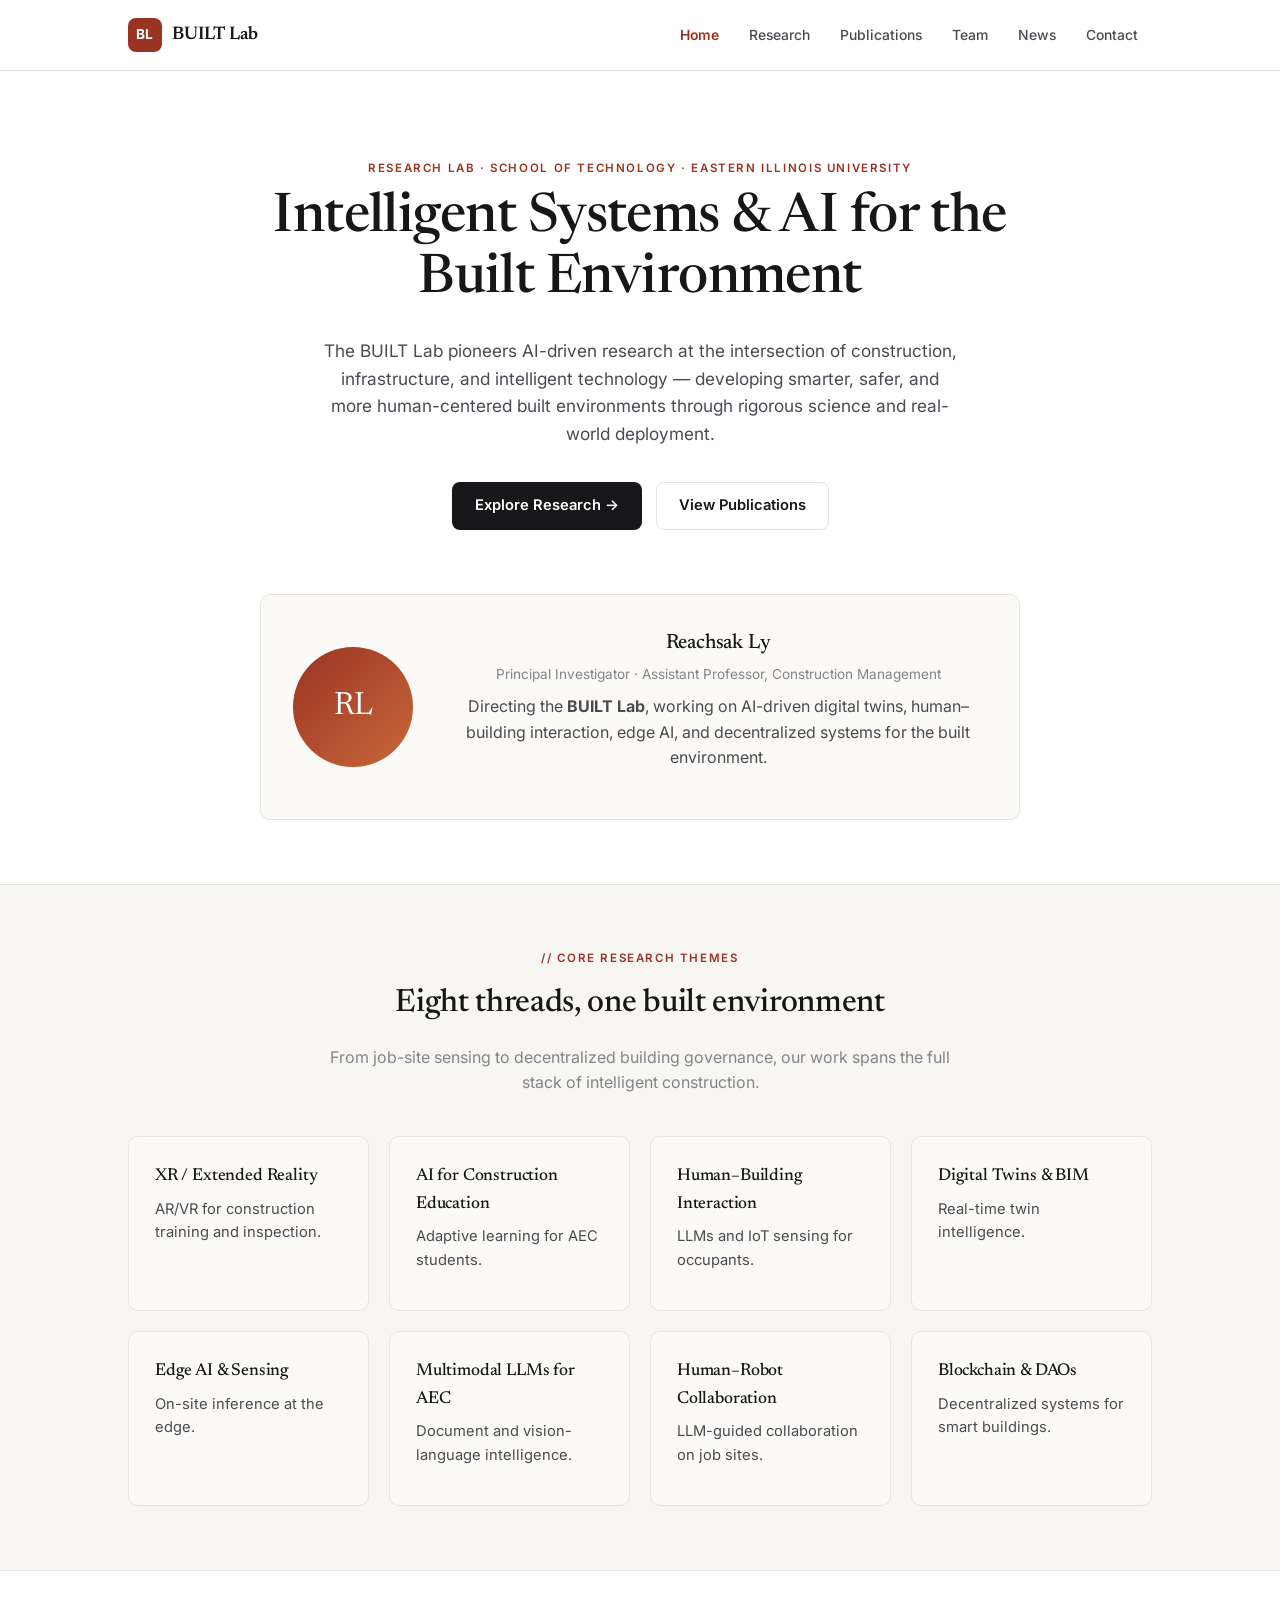
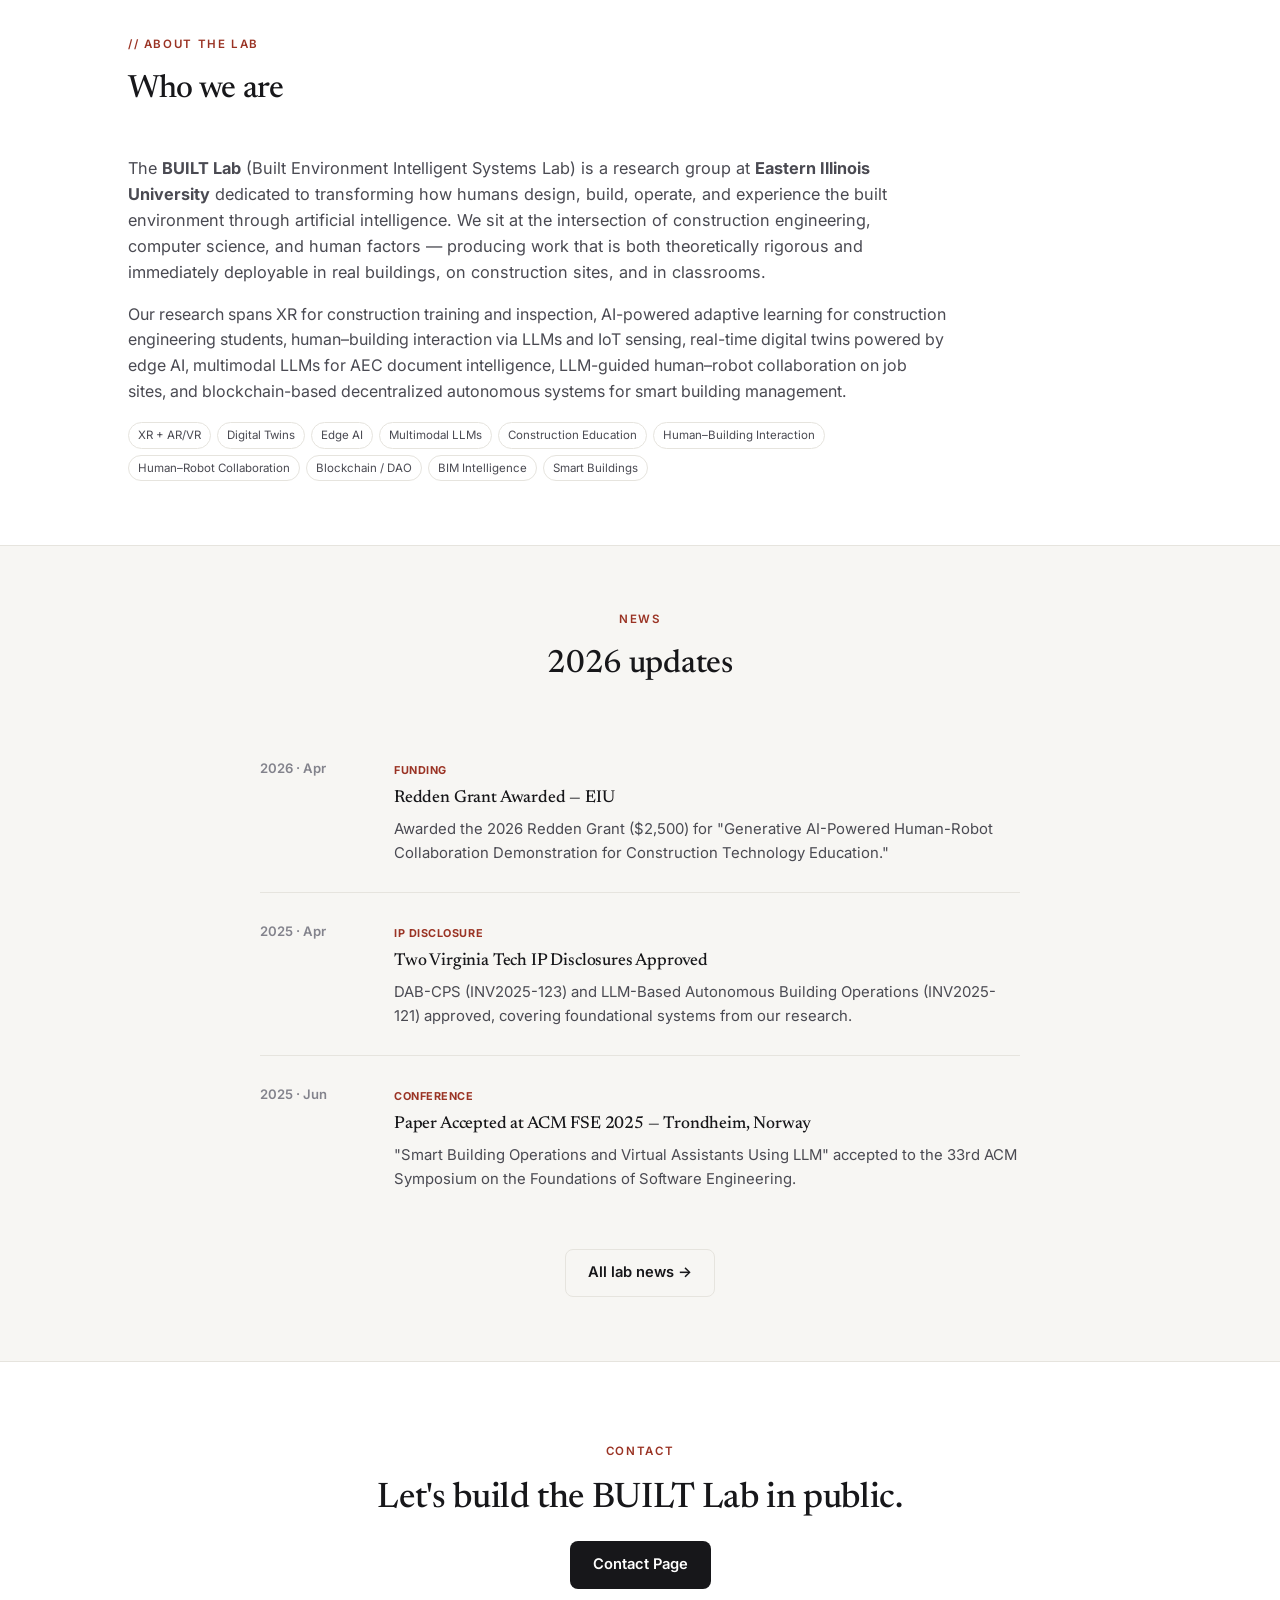
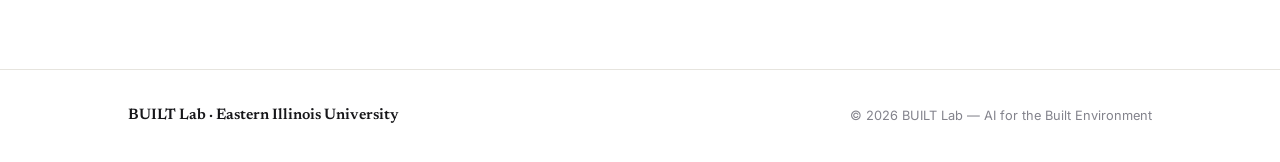
==== commit 64f9118f: "add add" ====
--- a/index.html
+++ b/index.html
@@ -1,782 +1,142 @@
 <!DOCTYPE html>
-<html lang="en" data-theme="light">
+<html lang="en">
 <head>
-<meta charset="UTF-8"/>
-<meta name="viewport" content="width=device-width, initial-scale=1.0"/>
+<meta charset="UTF-8">
+<meta name="viewport" content="width=device-width, initial-scale=1.0">
 <title>BUILT Lab — AI for the Built Environment · EIU</title>
-<link rel="preconnect" href="https://fonts.googleapis.com">
-<link rel="preconnect" href="https://fonts.gstatic.com" crossorigin>
-<link href="https://fonts.googleapis.com/css2?family=Bebas+Neue&family=Syne:wght@400;500;600;700;800&family=JetBrains+Mono:wght@300;400;500&display=swap" rel="stylesheet">
-<style>
-/* ══ LIGHT (default) ══ */
-:root {
-  --bg:#ffffff; --bg2:#f8f7f5; --bg3:#f0ede8;
-  --orange:#e8621a; --orange2:#f97316;
-  --text:#0f0f0f; --textdim:#5a5a5a; --textmute:#9a9a9a;
-  --border:rgba(0,0,0,0.09); --border2:rgba(232,98,26,0.28);
-  --card:#f8f7f5; --cardhov:#fff4ee;
-  --navbg:rgba(255,255,255,0.93);
-  --shadow:0 1px 3px rgba(0,0,0,0.07),0 4px 16px rgba(0,0,0,0.04);
-  --shadowhov:0 4px 20px rgba(232,98,26,0.12),0 1px 4px rgba(0,0,0,0.06);
-  --grid:rgba(232,98,26,0.05);
-}
-/* ══ DARK ══ */
-[data-theme="dark"] {
-  --bg:#0d0e0f; --bg2:#111315; --bg3:#181b1e;
-  --orange:#f97316; --orange2:#fb923c;
-  --text:#f1f5f9; --textdim:#94a3b8; --textmute:#475569;
-  --border:rgba(255,255,255,0.08); --border2:rgba(249,115,22,0.25);
-  --card:rgba(255,255,255,0.03); --cardhov:rgba(249,115,22,0.06);
-  --navbg:rgba(13,14,15,0.93);
-  --shadow:0 1px 3px rgba(0,0,0,0.3);
-  --shadowhov:0 4px 20px rgba(249,115,22,0.18);
-  --grid:rgba(249,115,22,0.04);
-}
-*,*::before,*::after{box-sizing:border-box;margin:0;padding:0}
-html{scroll-behavior:smooth}
-body{font-family:'Syne',sans-serif;background:var(--bg);color:var(--text);min-height:100vh;overflow-x:hidden;transition:background 0.3s,color 0.3s}
-body::before{content:'';position:fixed;inset:0;background-image:linear-gradient(var(--grid) 1px,transparent 1px),linear-gradient(90deg,var(--grid) 1px,transparent 1px);background-size:80px 80px;pointer-events:none;z-index:0}
-
-/* NAV */
-nav{position:fixed;top:0;left:0;right:0;z-index:200;display:flex;align-items:center;justify-content:space-between;padding:0 2.5rem;height:62px;background:var(--navbg);backdrop-filter:blur(20px);border-bottom:1px solid var(--border);transition:background 0.3s,border-color 0.3s}
-.nav-logo{display:flex;align-items:center;gap:0.6rem;cursor:pointer;text-decoration:none}
-.nav-mark{width:26px;height:26px;background:var(--orange);clip-path:polygon(0 100%,50% 0,100% 100%);flex-shrink:0;transition:background 0.3s}
-.nav-wordmark{font-family:'Bebas Neue',sans-serif;font-size:1.4rem;letter-spacing:0.12em;color:var(--text);line-height:1;transition:color 0.3s}
-.nav-wordmark span{color:var(--orange)}
-.nav-links{display:flex;gap:0;list-style:none}
-.nav-links li a{display:block;padding:0.38rem 0.82rem;font-family:'JetBrains Mono',monospace;font-size:0.66rem;font-weight:400;text-transform:uppercase;letter-spacing:0.1em;color:var(--textmute);text-decoration:none;border-radius:4px;transition:color 0.2s,background 0.2s;cursor:pointer}
-.nav-links li a:hover,.nav-links li a.active{color:var(--orange);background:rgba(232,98,26,0.08)}
-.theme-toggle{display:flex;align-items:center;gap:0.5rem;cursor:pointer;font-family:'JetBrains Mono',monospace;font-size:0.6rem;letter-spacing:0.1em;text-transform:uppercase;color:var(--textmute);border:1px solid var(--border);padding:0.28rem 0.7rem;border-radius:20px;background:transparent;transition:all 0.2s;white-space:nowrap}
-.theme-toggle:hover{border-color:var(--orange);color:var(--orange)}
-
-/* SECTIONS */
-.section{display:none;position:relative;z-index:1}
-.section.active{display:block}
-@keyframes fadeUp{from{opacity:0;transform:translateY(14px)}to{opacity:1;transform:translateY(0)}}
-.section.active .hero{animation:fadeUp 0.42s ease both}
-.section.active .page-header{animation:fadeUp 0.42s ease both}
-.section.active .home-body{animation:fadeUp 0.42s ease both;animation-delay:.1s}
-.section.active .content{animation:fadeUp 0.42s ease both;animation-delay:.14s}
-
-/* BTN */
-.btn{display:inline-flex;align-items:center;gap:0.45rem;padding:0.7rem 1.55rem;border-radius:3px;font-family:'Syne',sans-serif;font-size:0.82rem;font-weight:600;letter-spacing:0.04em;text-decoration:none;cursor:pointer;border:none;transition:all 0.2s}
-.btn-primary{background:var(--orange);color:#fff}
-.btn-primary:hover{background:var(--orange2);box-shadow:0 0 22px rgba(232,98,26,0.28)}
-.btn-ghost{background:transparent;color:var(--text);border:1px solid var(--border)}
-.btn-ghost:hover{border-color:var(--orange);color:var(--orange)}
-
-/* HERO */
-.hero{min-height:100vh;padding:8rem 2.5rem 4rem;display:grid;grid-template-columns:1fr 380px;gap:4rem;align-items:center;max-width:1400px;margin:0 auto}
-.hero-overline{display:flex;align-items:center;gap:0.75rem;font-family:'JetBrains Mono',monospace;font-size:0.67rem;letter-spacing:0.18em;text-transform:uppercase;color:var(--orange);margin-bottom:1.4rem}
-.hero-overline::before{content:'';width:2rem;height:1px;background:var(--orange)}
-h1.ht{font-family:'Bebas Neue',sans-serif;font-size:clamp(4rem,8.5vw,7.5rem);line-height:0.92;letter-spacing:0.03em;margin-bottom:0.5rem}
-h1.ht .ac{color:var(--orange);display:block}
-h1.ht .sub{font-family:'Syne',sans-serif;font-size:clamp(0.95rem,1.7vw,1.15rem);font-weight:500;letter-spacing:0.01em;color:var(--textdim);display:block;margin-top:0.85rem;line-height:1.5}
-.hero-desc{max-width:520px;font-size:0.93rem;font-weight:400;line-height:1.82;color:var(--textdim);margin:1.6rem 0 2.1rem}
-.hero-cta{display:flex;gap:0.85rem;flex-wrap:wrap}
-.hero-right{display:flex;flex-direction:column;gap:1rem}
-.panel{background:var(--card);border:1px solid var(--border);border-radius:6px;padding:1.5rem;position:relative;overflow:hidden;box-shadow:var(--shadow);transition:background 0.3s,border-color 0.3s}
-.panel::before{content:'';position:absolute;top:0;left:0;right:0;height:2px;background:linear-gradient(90deg,var(--orange),transparent)}
-.panel-label{font-family:'JetBrains Mono',monospace;font-size:0.58rem;text-transform:uppercase;letter-spacing:0.16em;color:var(--orange);margin-bottom:0.9rem}
-.topic-list{display:flex;flex-direction:column;gap:0.35rem}
-.topic{display:flex;align-items:center;gap:0.6rem;font-size:0.82rem;font-weight:500;color:var(--textdim);padding:0.42rem 0.58rem;border-radius:4px;border:1px solid transparent;transition:all 0.18s}
-.topic:hover{background:rgba(232,98,26,0.06);border-color:var(--border2);color:var(--text)}
-.dot{width:5px;height:5px;border-radius:50%;background:var(--orange);flex-shrink:0;opacity:0.5}
-.topic:hover .dot{opacity:1}
-
-/* HOME BODY */
-.home-body{padding:0 2.5rem 4rem;max-width:1400px;margin:0 auto}
-.about-strip{background:var(--bg2);border:1px solid var(--border);border-left:3px solid var(--orange);border-radius:0 6px 6px 0;padding:2rem 2.5rem;margin-bottom:3.5rem;box-shadow:var(--shadow);transition:background 0.3s}
-.about-strip .strip-tag{font-family:'JetBrains Mono',monospace;font-size:0.6rem;text-transform:uppercase;letter-spacing:0.18em;color:var(--orange);margin-bottom:0.9rem}
-.about-strip h2{font-family:'Bebas Neue',sans-serif;font-size:1.7rem;letter-spacing:0.06em;margin-bottom:1rem;color:var(--text)}
-.about-strip p{font-size:0.93rem;line-height:1.82;color:var(--textdim);max-width:820px;font-weight:400}
-.about-strip p+p{margin-top:0.75rem}
-.highlight-pills{display:flex;flex-wrap:wrap;gap:0.5rem;margin-top:1.5rem}
-.hpill{font-family:'JetBrains Mono',monospace;font-size:0.62rem;text-transform:uppercase;letter-spacing:0.1em;padding:0.28rem 0.75rem;border-radius:20px;background:rgba(232,98,26,0.08);color:var(--orange);border:1px solid rgba(232,98,26,0.2);transition:background 0.2s}
-.hpill:hover{background:rgba(232,98,26,0.15)}
-
-/* FUNDING STRIP */
-.funding-strip{background:var(--bg2);border:1px solid var(--border);border-left:3px solid var(--orange);border-radius:0 6px 6px 0;padding:1.25rem 2rem;margin-bottom:3.5rem;box-shadow:var(--shadow)}
-.funding-strip .strip-tag{font-family:'JetBrains Mono',monospace;font-size:0.58rem;text-transform:uppercase;letter-spacing:0.16em;color:var(--orange);margin-bottom:0.6rem}
-.funding-strip p{font-size:0.87rem;color:var(--textdim);line-height:1.65}
-.funding-strip strong{color:var(--text)}
-
-/* SEC HD */
-.sec-hd{display:flex;align-items:center;gap:1rem;margin-bottom:1.75rem}
-.sec-hd h2{font-family:'Bebas Neue',sans-serif;font-size:1.7rem;letter-spacing:0.08em;white-space:nowrap}
-.sec-hd::after{content:'';flex:1;height:1px;background:var(--border)}
-
-/* CARDS */
-.g2{display:grid;grid-template-columns:repeat(auto-fill,minmax(320px,1fr));gap:1.25rem}
-.g3{display:grid;grid-template-columns:repeat(auto-fill,minmax(265px,1fr));gap:1.25rem}
-.card{background:var(--card);border:1px solid var(--border);border-radius:6px;padding:1.55rem;box-shadow:var(--shadow);transition:background 0.2s,border-color 0.2s,transform 0.2s,box-shadow 0.2s}
-.card:hover{background:var(--cardhov);border-color:var(--border2);transform:translateY(-3px);box-shadow:var(--shadowhov)}
-.ctag{font-family:'JetBrains Mono',monospace;font-size:0.58rem;text-transform:uppercase;letter-spacing:0.12em;color:var(--orange);background:rgba(232,98,26,0.08);display:inline-block;padding:0.17rem 0.52rem;border-radius:2px;margin-bottom:0.75rem}
-.card h3{font-family:'Syne',sans-serif;font-size:1rem;font-weight:700;margin-bottom:0.5rem;line-height:1.3;color:var(--text)}
-.card p{font-size:0.83rem;color:var(--textdim);line-height:1.7;font-weight:400}
-.card-meta{margin-top:1rem;padding-top:0.85rem;border-top:1px solid var(--border);font-family:'JetBrains Mono',monospace;font-size:0.6rem;color:var(--textmute);display:flex;gap:0.8rem;flex-wrap:wrap}
-
-/* AREA CARDS */
-.ac2{background:var(--card);border:1px solid var(--border);border-radius:6px;padding:1.6rem;transition:all 0.25s;position:relative;overflow:hidden;box-shadow:var(--shadow)}
-.ac2::after{content:'';position:absolute;bottom:0;left:0;right:0;height:2px;background:linear-gradient(90deg,var(--orange),transparent);transform:scaleX(0);transform-origin:left;transition:transform 0.3s}
-.ac2:hover::after{transform:scaleX(1)}
-.ac2:hover{border-color:var(--border2);transform:translateY(-3px);box-shadow:var(--shadowhov)}
-.ac2-num{font-family:'Bebas Neue',sans-serif;font-size:2.8rem;color:rgba(232,98,26,0.12);line-height:1;margin-bottom:0.4rem;letter-spacing:0.05em}
-.ac2 h3{font-family:'Syne',sans-serif;font-size:0.95rem;font-weight:700;margin-bottom:0.4rem;line-height:1.3;color:var(--text)}
-.ac2 p{font-size:0.81rem;color:var(--textdim);line-height:1.65}
-
-/* PAGE HEADER */
-.page-header{padding:6.5rem 2.5rem 2.5rem;border-bottom:1px solid var(--border);max-width:1400px;margin:0 auto;position:relative;overflow:hidden}
-.page-header::after{content:'BUILT LAB';font-family:'Bebas Neue',sans-serif;font-size:9rem;letter-spacing:0.04em;color:rgba(232,98,26,0.05);position:absolute;right:1.5rem;bottom:-1.5rem;line-height:1;pointer-events:none}
-.pg-tag{font-family:'JetBrains Mono',monospace;font-size:0.63rem;letter-spacing:0.18em;text-transform:uppercase;color:var(--orange);margin-bottom:0.9rem}
-.pg-title{font-family:'Bebas Neue',sans-serif;font-size:clamp(2.5rem,6vw,5rem);letter-spacing:0.04em;line-height:1;margin-bottom:0.7rem}
-.pg-sub{color:var(--textdim);font-size:0.9rem;max-width:500px;line-height:1.72;font-weight:400}
-
-/* CONTENT */
-.content{padding:3rem 2.5rem;max-width:1400px;margin:0 auto}
-
-/* PUBS */
-.pub-list{display:flex;flex-direction:column;gap:1rem}
-.pub-item{background:var(--card);border:1px solid var(--border);border-radius:6px;padding:1.4rem;display:flex;gap:1.4rem;align-items:flex-start;box-shadow:var(--shadow);transition:all 0.2s}
-.pub-item:hover{background:var(--cardhov);border-color:var(--border2)}
-.pub-yr{font-family:'JetBrains Mono',monospace;font-size:0.76rem;color:var(--orange);min-width:38px;padding-top:0.1rem;font-weight:500}
-.pub-body h3{font-family:'Syne',sans-serif;font-size:0.95rem;font-weight:700;margin-bottom:0.28rem;line-height:1.35;color:var(--text)}
-.pub-authors{font-size:0.78rem;color:var(--textmute);margin-bottom:0.3rem}
-.pub-venue{font-family:'JetBrains Mono',monospace;font-size:0.63rem;color:var(--orange2);letter-spacing:0.03em}
-.pub-links{display:flex;gap:0.4rem;margin-top:0.65rem;flex-wrap:wrap}
-.pub-link{font-family:'JetBrains Mono',monospace;font-size:0.58rem;text-transform:uppercase;letter-spacing:0.08em;padding:0.18rem 0.58rem;border-radius:2px;border:1px solid var(--border);color:var(--textmute);cursor:pointer;transition:all 0.15s;text-decoration:none}
-.pub-link:hover{border-color:var(--orange);color:var(--orange)}
-.pub-badge{display:inline-block;font-family:'JetBrains Mono',monospace;font-size:0.56rem;text-transform:uppercase;letter-spacing:0.1em;padding:0.12rem 0.45rem;border-radius:2px;background:rgba(232,98,26,0.08);color:var(--orange);border:1px solid rgba(232,98,26,0.18);margin-left:0.5rem;vertical-align:middle}
-
-/* TEAM */
-.tc{background:var(--card);border:1px solid var(--border);border-radius:6px;padding:1.5rem;box-shadow:var(--shadow);transition:all 0.2s;display:flex;flex-direction:column;gap:0.9rem}
-.tc:hover{border-color:var(--border2);transform:translateY(-2px);box-shadow:var(--shadowhov)}
-.avatar{width:54px;height:54px;border-radius:4px;display:flex;align-items:center;justify-content:center;font-family:'Bebas Neue',sans-serif;font-size:1.3rem;color:#fff;letter-spacing:0.04em;flex-shrink:0}
-.av1{background:linear-gradient(135deg,var(--orange),#fbbf24)}
-.av2{background:linear-gradient(135deg,#f43f5e,var(--orange))}
-.av3{background:linear-gradient(135deg,#8b5cf6,#3b82f6)}
-.av4{background:linear-gradient(135deg,#10b981,#06b6d4)}
-.av5{background:linear-gradient(135deg,#f59e0b,#ef4444)}
-.av6{background:linear-gradient(135deg,#6366f1,#c084fc)}
-.tname{font-family:'Syne',sans-serif;font-size:0.95rem;font-weight:700;margin-bottom:0.13rem;color:var(--text)}
-.trole{font-family:'JetBrains Mono',monospace;font-size:0.58rem;text-transform:uppercase;letter-spacing:0.1em;color:var(--orange)}
-.tbio{font-size:0.81rem;color:var(--textdim);line-height:1.65}
-.tag-list{display:flex;flex-wrap:wrap;gap:0.3rem}
-.tag{font-family:'JetBrains Mono',monospace;font-size:0.56rem;padding:0.15rem 0.48rem;border-radius:2px;background:rgba(232,98,26,0.07);color:var(--orange);border:1px solid rgba(232,98,26,0.15)}
-
-/* NEWS */
-.news-item{display:grid;grid-template-columns:76px 1fr;gap:1.4rem;padding:1.4rem 0;border-bottom:1px solid var(--border)}
-.nday{font-family:'Bebas Neue',sans-serif;font-size:2.1rem;color:var(--orange);line-height:1;letter-spacing:0.04em}
-.nmo{font-family:'JetBrains Mono',monospace;font-size:0.58rem;text-transform:uppercase;letter-spacing:0.1em;color:var(--textmute)}
-.nbadge{display:inline-block;margin-bottom:0.38rem;font-family:'JetBrains Mono',monospace;font-size:0.56rem;text-transform:uppercase;letter-spacing:0.1em;padding:0.14rem 0.48rem;border-radius:2px;background:rgba(232,98,26,0.08);color:var(--orange);border:1px solid rgba(232,98,26,0.18)}
-.ntitle{font-family:'Syne',sans-serif;font-size:0.97rem;font-weight:700;margin-bottom:0.3rem;line-height:1.35;color:var(--text)}
-.ntext{font-size:0.83rem;color:var(--textdim);line-height:1.65}
-
-/* CONTACT */
-.contact-wrap{display:grid;grid-template-columns:1fr 1fr;gap:2.5rem;max-width:880px}
-.ch3{font-family:'Syne',sans-serif;font-size:1.05rem;font-weight:700;margin-bottom:1.15rem;color:var(--text)}
-.cl{display:flex;align-items:flex-start;gap:0.7rem;margin-bottom:0.85rem}
-.ci{width:30px;height:30px;border-radius:4px;background:rgba(232,98,26,0.08);border:1px solid rgba(232,98,26,0.15);display:flex;align-items:center;justify-content:center;font-size:0.82rem;flex-shrink:0}
-.cinfo{font-size:0.83rem;color:var(--textdim);line-height:1.5}
-.cinfo strong{display:block;color:var(--text);font-size:0.62rem;font-family:'JetBrains Mono',monospace;text-transform:uppercase;letter-spacing:0.08em;margin-bottom:0.12rem;font-weight:400}
-.fg{margin-bottom:0.85rem}
-.fg label{display:block;font-family:'JetBrains Mono',monospace;font-size:0.6rem;text-transform:uppercase;letter-spacing:0.1em;color:var(--textmute);margin-bottom:0.38rem}
-.fg input,.fg textarea{width:100%;background:var(--bg2);border:1px solid var(--border);border-radius:4px;padding:0.58rem 0.8rem;color:var(--text);font-family:'Syne',sans-serif;font-size:0.87rem;outline:none;transition:border-color 0.2s;resize:vertical}
-.fg input:focus,.fg textarea:focus{border-color:var(--orange)}
-.fg textarea{min-height:95px}
-
-/* FOOTER */
-footer{margin-top:5rem;border-top:1px solid var(--border);padding:1.6rem 2.5rem;display:flex;align-items:center;justify-content:space-between;flex-wrap:wrap;gap:1rem;position:relative;z-index:1}
-.fl{font-family:'Bebas Neue',sans-serif;font-size:0.9rem;letter-spacing:0.12em;color:var(--textmute)}
-.fl span{color:var(--orange)}
-.fr{font-family:'JetBrains Mono',monospace;font-size:0.58rem;color:var(--textmute);letter-spacing:0.05em}
-
-/* RESPONSIVE */
-@media(max-width:900px){.hero{grid-template-columns:1fr;gap:2.5rem;padding-top:6rem}}
-@media(max-width:768px){
-  nav{padding:0 1.25rem}
-  .nav-links li a{padding:0.35rem 0.5rem;font-size:0.6rem}
-  .theme-toggle span{display:none}
-  .content,.home-body{padding:2rem 1.5rem}
-  .page-header{padding:5.5rem 1.5rem 2rem}
-  footer{padding:1.4rem 1.5rem}
-  .contact-wrap{grid-template-columns:1fr}
-  .about-strip,.funding-strip{padding:1.5rem}
-}
-</style>
+<meta name="description" content="BUILT Lab pioneers AI-driven research at the intersection of construction, infrastructure, and intelligent technology at Eastern Illinois University.">
+<link rel="stylesheet" href="style.css">
 </head>
 <body>
 
-<nav>
-  <a class="nav-logo" onclick="show('home')">
-    <div class="nav-mark"></div>
-    <div class="nav-wordmark">BUILT<span> LAB</span></div>
-  </a>
-  <ul class="nav-links">
-    <li><a onclick="show('home')"         id="nav-home"         class="active">Home</a></li>
-    <li><a onclick="show('research')"     id="nav-research">Research</a></li>
-    <li><a onclick="show('publications')" id="nav-publications">Publications</a></li>
-    <li><a onclick="show('team')"         id="nav-team">Team</a></li>
-    <li><a onclick="show('news')"         id="nav-news">News</a></li>
-    <li><a onclick="show('contact')"      id="nav-contact">Contact</a></li>
-  </ul>
-  <button class="theme-toggle" onclick="toggleTheme()" id="themeBtn" aria-label="Toggle dark mode">
-    <span id="themeIcon">🌙</span>
-    <span id="themeLabel">Dark Mode</span>
-  </button>
-</nav>
+<header class="site">
+  <div class="nav-row">
+    <a class="brand" href="index.html"><span class="mark">BL</span> BUILT Lab</a>
+    <nav class="tabs">
+      <a href="index.html" class="active">Home</a>
+      <a href="research.html">Research</a>
+      <a href="publications.html">Publications</a>
+      <a href="team.html">Team</a>
+      <a href="news.html">News</a>
+      <a href="contact.html">Contact</a>
+    </nav>
+  </div>
+</header>
 
-<!-- ════════════════ HOME ════════════════ -->
-<section class="section active" id="home">
-  <div class="hero">
-    <div class="hero-left">
-      <div class="hero-overline">Research Lab · School of Technology · Eastern Illinois University</div>
-      <h1 class="ht">
-        BUILT
-        <span class="ac">ENVIRONMENT</span>
-        <span class="sub">Intelligent Systems &amp; AI Research Lab</span>
-      </h1>
-      <p class="hero-desc">
-        The BUILT Lab pioneers AI-driven research at the intersection of construction, infrastructure, and intelligent technology — developing smarter, safer, and more human-centered built environments through rigorous science and real-world deployment.
-      </p>
-      <div class="hero-cta">
-        <button class="btn btn-primary" onclick="show('research')">Explore Research →</button>
-        <button class="btn btn-ghost"   onclick="show('publications')">Publications</button>
+<main>
+  <section class="hero">
+    <div class="container">
+      <span class="eyebrow">Research Lab · School of Technology · Eastern Illinois University</span>
+      <h1>Intelligent Systems &amp; AI for the Built Environment</h1>
+      <p class="lede">The BUILT Lab pioneers AI-driven research at the intersection of construction, infrastructure, and intelligent technology — developing smarter, safer, and more human-centered built environments through rigorous science and real-world deployment.</p>
+      <div class="btn-row">
+        <a class="btn primary" href="research.html">Explore Research →</a>
+        <a class="btn ghost" href="publications.html">View Publications</a>
       </div>
     </div>
-    <div class="hero-right">
-      <div class="panel">
-        <div class="panel-label">// Core Research Themes</div>
-        <div class="topic-list">
-          <div class="topic"><div class="dot"></div>XR / Extended Reality for Construction</div>
-          <div class="topic"><div class="dot"></div>AI for Construction Education</div>
-          <div class="topic"><div class="dot"></div>Human–Building Interaction</div>
-          <div class="topic"><div class="dot"></div>Digital Twins &amp; BIM Intelligence</div>
-          <div class="topic"><div class="dot"></div>Edge AI &amp; On-Site Sensing</div>
-          <div class="topic"><div class="dot"></div>Multimodal LLMs for AEC</div>
-          <div class="topic"><div class="dot"></div>Human–Robot Collaboration with LLMs</div>
-          <div class="topic"><div class="dot"></div>Blockchain &amp; Decentralized Systems</div>
+
+    <div class="container">
+      <div class="profile">
+        <div class="photo">RL</div>
+        <div>
+          <h3>Reachsak Ly</h3>
+          <div class="role">Principal Investigator · Assistant Professor, Construction Management</div>
+          <p>Directing the <strong>BUILT Lab</strong>, working on AI-driven digital twins, human–building interaction, edge AI, and decentralized systems for the built environment.</p>
         </div>
       </div>
     </div>
-  </div>
+  </section>
 
-  <div class="home-body">
-
-    <!-- ABOUT -->
-    <div class="about-strip">
-      <div class="strip-tag">// About the Lab</div>
-      <h2>Who We Are</h2>
-      <p>
-        The <strong>BUILT Lab</strong> (Built Environment Intelligent Systems Lab) is a research group at <strong>Eastern Illinois University</strong> dedicated to transforming how humans design, build, operate, and experience the built environment through artificial intelligence. We sit at the intersection of construction engineering, computer science, and human factors — producing work that is both theoretically rigorous and immediately deployable in real buildings, on construction sites, and in classrooms.
-      </p>
-      <p>
-        Our research spans XR (AR/VR) for construction training and inspection, AI-powered adaptive learning systems for construction engineering students, human–building interaction via LLMs and IoT sensing, real-time digital twins powered by edge AI, multimodal large language models for AEC document intelligence, LLM-guided human–robot collaboration on job sites, and blockchain-based decentralized autonomous systems for smart building management.
-      </p>
-      <div class="highlight-pills">
-        <span class="hpill">XR + AR/VR</span>
-        <span class="hpill">Digital Twins</span>
-        <span class="hpill">Edge AI</span>
-        <span class="hpill">Multimodal LLMs</span>
-        <span class="hpill">Construction Education</span>
-        <span class="hpill">Human–Building Interaction</span>
-        <span class="hpill">Human–Robot Collaboration</span>
-        <span class="hpill">Blockchain / DAO</span>
-        <span class="hpill">BIM Intelligence</span>
-        <span class="hpill">Smart Buildings</span>
+  <section class="tint">
+    <div class="container">
+      <div class="section-head">
+        <span class="eyebrow">// Core Research Themes</span>
+        <h2>Eight threads, one built environment</h2>
+        <p>From job-site sensing to decentralized building governance, our work spans the full stack of intelligent construction.</p>
+      </div>
+      <div class="grid cols-4">
+        <div class="tile"><h3>XR / Extended Reality</h3><p>AR/VR for construction training and inspection.</p></div>
+        <div class="tile"><h3>AI for Construction Education</h3><p>Adaptive learning for AEC students.</p></div>
+        <div class="tile"><h3>Human–Building Interaction</h3><p>LLMs and IoT sensing for occupants.</p></div>
+        <div class="tile"><h3>Digital Twins &amp; BIM</h3><p>Real-time twin intelligence.</p></div>
+        <div class="tile"><h3>Edge AI &amp; Sensing</h3><p>On-site inference at the edge.</p></div>
+        <div class="tile"><h3>Multimodal LLMs for AEC</h3><p>Document and vision-language intelligence.</p></div>
+        <div class="tile"><h3>Human–Robot Collaboration</h3><p>LLM-guided collaboration on job sites.</p></div>
+        <div class="tile"><h3>Blockchain &amp; DAOs</h3><p>Decentralized systems for smart buildings.</p></div>
       </div>
     </div>
+  </section>
 
-    <!-- FUNDING -->
-    <div class="funding-strip">
-      <div class="strip-tag">// Research Funding</div>
-      <p><strong>2026 — Redden Grant · Eastern Illinois University</strong><br>
-      Generative AI-Powered Human-Robot Collaboration Demonstration for Construction Technology Education · Award: $2,500</p>
+  <section>
+    <div class="container">
+      <div class="section-head" style="text-align:left; max-width:820px; margin-left:0;">
+        <span class="eyebrow">// About the Lab</span>
+        <h2>Who we are</h2>
+      </div>
+      <p style="max-width:820px; font-size:1.02rem;">The <strong>BUILT Lab</strong> (Built Environment Intelligent Systems Lab) is a research group at <strong>Eastern Illinois University</strong> dedicated to transforming how humans design, build, operate, and experience the built environment through artificial intelligence. We sit at the intersection of construction engineering, computer science, and human factors — producing work that is both theoretically rigorous and immediately deployable in real buildings, on construction sites, and in classrooms.</p>
+      <p style="max-width:820px;">Our research spans XR for construction training and inspection, AI-powered adaptive learning for construction engineering students, human–building interaction via LLMs and IoT sensing, real-time digital twins powered by edge AI, multimodal LLMs for AEC document intelligence, LLM-guided human–robot collaboration on job sites, and blockchain-based decentralized autonomous systems for smart building management.</p>
+      <div class="chips" style="max-width:820px; margin-top:18px;">
+        <span class="chip">XR + AR/VR</span><span class="chip">Digital Twins</span><span class="chip">Edge AI</span>
+        <span class="chip">Multimodal LLMs</span><span class="chip">Construction Education</span>
+        <span class="chip">Human–Building Interaction</span><span class="chip">Human–Robot Collaboration</span>
+        <span class="chip">Blockchain / DAO</span><span class="chip">BIM Intelligence</span><span class="chip">Smart Buildings</span>
+      </div>
     </div>
+  </section>
 
-    <!-- FEATURED PROJECTS -->
-    <div class="sec-hd"><h2>Featured Projects</h2></div>
-    <div class="g2">
-
-      <div class="card">
-        <div class="ctag">LLM · Smart Building</div>
-        <h3>AI Assistant for Smart Buildings Using Large Language Models</h3>
-        <p>LLaMA 3-powered AI virtual assistant enabling occupants to control building facilities, adjust HVAC setpoints, and query real-time indoor environmental sensor data through text and voice input.</p>
-        <div class="card-meta"><span>HBI + LLM</span><span>IoT + Edge</span><span>Open-source LLM</span></div>
+  <section class="tint">
+    <div class="container">
+      <div class="section-head">
+        <span class="eyebrow">News</span>
+        <h2>2026 updates</h2>
       </div>
-
-      <div class="card">
-        <div class="ctag">Edge AI · Smart Home</div>
-        <h3>Small Language Model-Based Smart Home for Human–Building Interaction</h3>
-        <p>Deploying Phi-3 Mini and Llama 3.2 on Raspberry Pi 5 for localized, cost-effective natural language interaction with smart home systems — enabling on-device AI decision-making for sustainable smart buildings.</p>
-        <div class="card-meta"><span>Edge AI</span><span>Raspberry Pi</span><span>SLM</span></div>
-      </div>
-
-      <div class="card">
-        <div class="ctag">LLM · Digital Twin</div>
-        <h3>TwinGPT: LLM-Based AI Assistant for Digital Twin Query</h3>
-        <p>AI-powered digital twin query system for facility managers integrating static BIM data with dynamic sensor, occupancy, and environmental inputs via an interactive Llama 3.2 chatbot interface.</p>
-        <div class="card-meta"><span>Digital Twin</span><span>BIM</span><span>Llama 3.2</span></div>
-      </div>
-
-      <div class="card">
-        <div class="ctag">AI Agent · Autonomous</div>
-        <h3>AI Agent for Autonomous Building Operation Using LLMs</h3>
-        <p>LLM-based autonomous building operation framework combining IoT devices, smart facilities, and blockchain. Threshold-based and occupancy-based automation for HVAC and lighting optimization.</p>
-        <div class="card-meta"><span>IoT + LLM</span><span>Blockchain</span><span>Automation</span></div>
-      </div>
-
-      <div class="card">
-        <div class="ctag">VLM · Construction Safety</div>
-        <h3>Vision Language Model AI Agent for Construction Site Safety Monitoring</h3>
-        <p>VLM-based autonomous system monitoring construction site progress and safety via live CCTV feeds, generating emergency alerts and safety reports through an integrated LLM agent.</p>
-        <div class="card-meta"><span>VLM</span><span>Safety</span><span>LLaVA + LLaMA</span></div>
-      </div>
-
-      <div class="card">
-        <div class="ctag">XR · Multimodal AI</div>
-        <h3>VLM + LLM + XR Extended Reality AI Assistant for Smart Buildings</h3>
-        <p>Integrating Vision Language Models, LLMs, and Microsoft HoloLens 2 into an immersive XR environment where facility managers interact with BIM models and control smart building systems via voice commands.</p>
-        <div class="card-meta"><span>XR + HoloLens 2</span><span>VLM + LLM</span><span>Smart City</span></div>
-      </div>
-
-      <div class="card">
-        <div class="ctag">RAG · Construction</div>
-        <h3>RAG Chatbot for Construction Safety Using LLM</h3>
-        <p>Retrieval-Augmented Generation chatbot using LLaMA 3 and a vector database providing construction personnel with instant, contextually accurate access to safety protocols and building codes.</p>
-        <div class="card-meta"><span>RAG</span><span>LLaMA 3</span><span>Safety Knowledge</span></div>
-      </div>
-
-      <div class="card">
-        <div class="ctag">Blockchain · Digital Twin</div>
-        <h3>Decentralized Digital Building Twin Using Blockchain Networks</h3>
-        <p>Blockchain-based IoT framework leveraging Hyperledger Fabric and Ethereum to automate and optimize building facilities operations through decentralized control, storage, and real-time digital twin visualization.</p>
-        <div class="card-meta"><span>Blockchain</span><span>Hyperledger</span><span>Digital Twin</span></div>
-      </div>
-
-    </div>
-  </div><!-- /home-body -->
-  <footer><div class="fl"><span>BUILT</span> LAB · Eastern Illinois University</div><div class="fr">© 2025 BUILT Lab — AI for the Built Environment</div></footer>
-</section>
-
-<!-- ════════════════ RESEARCH ════════════════ -->
-<section class="section" id="research">
-  <div class="page-header">
-    <div class="pg-tag">// 02 — Research</div>
-    <div class="pg-title">Areas &amp; Projects</div>
-    <p class="pg-sub">Eight interconnected research thrusts advancing intelligence in the built environment — from smart buildings to construction job sites.</p>
-  </div>
-  <div class="content">
-    <div class="sec-hd"><h2>Research Areas</h2></div>
-    <div class="g3" style="margin-bottom:3rem">
-      <div class="ac2"><div class="ac2-num">01</div><h3>XR for Construction</h3><p>AR/VR for safety training, remote inspection, BIM visualization, and design review in AEC workflows.</p></div>
-      <div class="ac2"><div class="ac2-num">02</div><h3>AI for Construction Education</h3><p>Adaptive learning, simulation-based training, RAG chatbots, and GenAI tools for AEC programs.</p></div>
-      <div class="ac2"><div class="ac2-num">03</div><h3>Human–Building Interaction</h3><p>LLM and IoT-based systems enabling occupants to naturally interact with and control smart building environments.</p></div>
-      <div class="ac2"><div class="ac2-num">04</div><h3>Digital Twins</h3><p>BIM-linked real-time digital twins with LLM query interfaces, anomaly detection, and facility management insights.</p></div>
-      <div class="ac2"><div class="ac2-num">05</div><h3>Edge AI &amp; Sensing</h3><p>On-device AI inference on edge hardware (Raspberry Pi) for smart homes, worker safety, and environmental monitoring.</p></div>
-      <div class="ac2"><div class="ac2-num">06</div><h3>Multimodal LLMs for AEC</h3><p>Vision-language models for construction site safety monitoring, BIM querying, and document intelligence.</p></div>
-      <div class="ac2"><div class="ac2-num">07</div><h3>Human–Robot Collaboration</h3><p>GenAI-powered human-robot collaboration demonstrations for construction technology education and job-site tasks.</p></div>
-      <div class="ac2"><div class="ac2-num">08</div><h3>Blockchain &amp; DAO Systems</h3><p>Decentralized autonomous organizations and blockchain-based frameworks for smart building operations and facilities governance.</p></div>
-    </div>
-
-    <div class="sec-hd"><h2>All Projects</h2></div>
-    <div class="g2" style="margin-bottom:3rem">
-      <div class="card"><div class="ctag">LLM · HBI</div><h3>AI Assistant for Smart Buildings Using LLMs</h3><p>LLaMA 3-powered voice/text assistant for occupant-controlled HVAC, lighting, and real-time indoor environmental data via IoT sensors.</p></div>
-      <div class="card"><div class="ctag">Edge AI · SLM</div><h3>Small Language Model Smart Home for HBI</h3><p>Phi-3 Mini and Llama 3.2 deployed on Raspberry Pi 5 for localized, cost-effective AI-driven human–building interaction.</p></div>
-      <div class="card"><div class="ctag">LLM · Digital Twin</div><h3>TwinGPT: AI Assistant for Digital Twin Query</h3><p>Llama 3.2 chatbot integrating static BIM data and dynamic sensor/occupancy data for facility manager decision support.</p></div>
-      <div class="card"><div class="ctag">AI Agent · IoT</div><h3>Autonomous Building Operation AI Agent</h3><p>LLM + blockchain-based autonomous agent for threshold-based and occupancy-based HVAC and lighting management.</p></div>
-      <div class="card"><div class="ctag">VLM · Safety</div><h3>VLM AI Agent for Construction Site Safety Monitoring</h3><p>LLaVA + LLaMA-based agent monitoring CCTV feeds for real-time construction safety and progress analysis with automated alerts.</p></div>
-      <div class="card"><div class="ctag">XR · Multimodal</div><h3>VLM + LLM + XR AI Assistant for Smart Buildings</h3><p>HoloLens 2 XR environment with multimodal AI chatbot for immersive BIM interaction and voice-controlled smart building management.</p></div>
-      <div class="card"><div class="ctag">LLM · Facilities</div><h3>Data-Driven Smart Building Facilities Management</h3><p>AI and digital twin-driven decision support for smart building FM using LLM-powered conversational data analysis and visualization.</p></div>
-      <div class="card"><div class="ctag">RAG · Safety</div><h3>RAG Chatbot for Construction Safety</h3><p>LLaMA 3 + Llamaindex + vector database chatbot providing instant access to construction safety protocols and building codes.</p></div>
-      <div class="card"><div class="ctag">GenAI · Security</div><h3>GenAI Prototype for Smart Home Automation Security</h3><p>SmartHomeSecure — LLaMA-powered prototype detecting YAML configuration defects and vulnerabilities in smart home automation systems.</p></div>
-      <div class="card"><div class="ctag">Digital Twin</div><h3>Digital Building Twin — Bishop-Favrao Hall</h3><p>Real-time digital twin for environmental visualization (temperature, humidity, light, air quality) demonstrated at Virginia Tech's Bishop-Favrao Hall.</p></div>
-      <div class="card"><div class="ctag">Blockchain · DT</div><h3>Decentralized Digital Building Twin</h3><p>Hyperledger Fabric and Ethereum blockchain-based IoT framework for decentralized, automated smart building facilities operations.</p></div>
-    </div>
-
-    <div class="sec-hd"><h2>Research Funding</h2></div>
-    <div class="funding-strip" style="margin-bottom:0">
-      <div class="strip-tag">// Active Funding</div>
-      <p><strong>2026 — Redden Grant · Eastern Illinois University</strong><br>
-      Generative AI-Powered Human-Robot Collaboration Demonstration for Construction Technology Education · Award: $2,500</p>
-    </div>
-  </div>
-  <footer><div class="fl"><span>BUILT</span> LAB · Eastern Illinois University</div><div class="fr">© 2025 BUILT Lab — AI for the Built Environment</div></footer>
-</section>
-
-<!-- ════════════════ PUBLICATIONS ════════════════ -->
-<section class="section" id="publications">
-  <div class="page-header">
-    <div class="pg-tag">// 03 — Publications</div>
-    <div class="pg-title">Papers &amp; Preprints</div>
-    <p class="pg-sub">Refereed journal articles, conference proceedings, and intellectual property disclosures.</p>
-  </div>
-  <div class="content">
-
-    <div class="sec-hd"><h2>Refereed Journal Articles</h2></div>
-    <div class="pub-list" style="margin-bottom:2.5rem">
-
-      <div class="pub-item">
-        <div class="pub-yr">2025</div>
-        <div class="pub-body">
-          <h3>Decentralized Autonomous Organizations in Built Environments: Applications, Potentials and Limitations</h3>
-          <div class="pub-authors">Reachsak Ly, Alireza Shojaei</div>
-          <div class="pub-venue">Information Systems and eBusiness Management Journal · DOI:10.1007/s10257-025-00699-1</div>
-          <div class="pub-links"><a class="pub-link" href="https://doi.org/10.1007/s10257-025-00699-1" target="_blank">DOI</a><a class="pub-link">BibTeX</a></div>
+      <div class="timeline">
+        <div class="t-item">
+          <div class="t-date">2026 · Apr</div>
+          <div>
+            <span class="t-tag">Funding</span>
+            <h3>Redden Grant Awarded — EIU</h3>
+            <p>Awarded the 2026 Redden Grant ($2,500) for "Generative AI-Powered Human-Robot Collaboration Demonstration for Construction Technology Education."</p>
+          </div>
+        </div>
+        <div class="t-item">
+          <div class="t-date">2025 · Apr</div>
+          <div>
+            <span class="t-tag">IP Disclosure</span>
+            <h3>Two Virginia Tech IP Disclosures Approved</h3>
+            <p>DAB-CPS (INV2025-123) and LLM-Based Autonomous Building Operations (INV2025-121) approved, covering foundational systems from our research.</p>
+          </div>
+        </div>
+        <div class="t-item">
+          <div class="t-date">2025 · Jun</div>
+          <div>
+            <span class="t-tag">Conference</span>
+            <h3>Paper Accepted at ACM FSE 2025 — Trondheim, Norway</h3>
+            <p>"Smart Building Operations and Virtual Assistants Using LLM" accepted to the 33rd ACM Symposium on the Foundations of Software Engineering.</p>
+          </div>
         </div>
       </div>
-
-      <div class="pub-item">
-        <div class="pub-yr">2024</div>
-        <div class="pub-body">
-          <h3>Faculty Development Program to Enhance Teaching Quality in Construction</h3>
-          <div class="pub-authors">Saeed Rokooei, Alireza Shojaei, Reachsak Ly</div>
-          <div class="pub-venue">International Journal of Construction Management · DOI:10.1080/15623599.2024.2304475</div>
-          <div class="pub-links"><a class="pub-link" href="https://doi.org/10.1080/15623599.2024.2304475" target="_blank">DOI</a><a class="pub-link">BibTeX</a></div>
-        </div>
-      </div>
-
-      <div class="pub-item">
-        <div class="pub-yr">2023</div>
-        <div class="pub-body">
-          <h3>Autonomous Construction Safety Incentive Mechanism Using Blockchain-Enabled Tokens and Vision-Based Techniques</h3>
-          <div class="pub-authors">Hossein Naderi, Alireza Shojaei, Reachsak Ly</div>
-          <div class="pub-venue">Automation in Construction · Vol. 153 · DOI:10.1016/j.autcon.2023.104959</div>
-          <div class="pub-links"><a class="pub-link" href="https://doi.org/10.1016/j.autcon.2023.104959" target="_blank">DOI</a><a class="pub-link">BibTeX</a></div>
-        </div>
-      </div>
-
-      <div class="pub-item">
-        <div class="pub-yr">2023</div>
-        <div class="pub-body">
-          <h3>Virtual Site Visits in Construction Management Education: A Practical Alternative to Physical Site Visits</h3>
-          <div class="pub-authors">Alireza Shojaei, Reachsak Ly, Saeed Rokooei, Amirsamman Mahdavian, Ahmed AlBayati</div>
-          <div class="pub-venue">Journal of Information Technology in Construction (ITcon) · DOI:10.36680/j.itcon.2023.036</div>
-          <div class="pub-links"><a class="pub-link" href="https://doi.org/10.36680/j.itcon.2023.036" target="_blank">DOI</a><a class="pub-link">BibTeX</a></div>
-        </div>
-      </div>
-
-    </div>
-
-    <div class="sec-hd"><h2>Under Review</h2></div>
-    <div class="pub-list" style="margin-bottom:2.5rem">
-
-      <div class="pub-item">
-        <div class="pub-yr">2025</div>
-        <div class="pub-body">
-          <h3>Autonomous Building Cyber-Physical Systems Using Decentralized Autonomous Organizations, Digital Twins, and Large Language Models</h3>
-          <div class="pub-authors">Reachsak Ly, Alireza Shojaei, Xinghua Gao, Philip Agee, Abiola Akanmu</div>
-          <div class="pub-venue">Automation in Construction (Revision Submitted) · Preprint: arXiv:2410.19262</div>
-          <div class="pub-links"><span class="pub-badge">Under Review</span><a class="pub-link" href="https://arxiv.org/abs/2410.19262" target="_blank">arXiv</a></div>
-        </div>
-      </div>
-
-      <div class="pub-item">
-        <div class="pub-yr">2025</div>
-        <div class="pub-body">
-          <h3>Public and Private Blockchain for Decentralized Digital Building Twins and Building Automation Systems</h3>
-          <div class="pub-authors">Reachsak Ly, Alireza Shojaei</div>
-          <div class="pub-venue">Information Systems and eBusiness Management (Submitted)</div>
-          <div class="pub-links"><span class="pub-badge">Under Review</span></div>
-        </div>
-      </div>
-
-      <div class="pub-item">
-        <div class="pub-yr">2025</div>
-        <div class="pub-body">
-          <h3>Data-Driven and Distributed Governance of Building Facilities Management Using DAO, Digital Twin, and LLMs</h3>
-          <div class="pub-authors">Reachsak Ly, Alireza Shojaei, Abiola Akanmu, Xinghua Gao, Philip Agee</div>
-          <div class="pub-venue">Frontiers of Engineering Management (Submitted)</div>
-          <div class="pub-links"><span class="pub-badge">Under Review</span></div>
-        </div>
-      </div>
-
-      <div class="pub-item">
-        <div class="pub-yr">2025</div>
-        <div class="pub-body">
-          <h3>DAO and Blockchain-Based Incentivization Framework for Community-Based Facilities Management</h3>
-          <div class="pub-authors">Reachsak Ly, Alireza Shojaei, Xinghua Gao, Philip Agee, Abiola Akanmu</div>
-          <div class="pub-venue">Information Systems Frontiers (Submitted)</div>
-          <div class="pub-links"><span class="pub-badge">Under Review</span></div>
-        </div>
-      </div>
-
-      <div class="pub-item">
-        <div class="pub-yr">2025</div>
-        <div class="pub-body">
-          <h3>Industry Perspectives on the Role of Education Programs in Supporting Construction Diversity and Inclusion in U.S. Construction</h3>
-          <div class="pub-authors">MohammadHossein Heydari, Hossein Naderi, Reachsak Ly, Alireza Shojaei</div>
-          <div class="pub-venue">Innovative Higher Education (Submitted)</div>
-          <div class="pub-links"><span class="pub-badge">Under Review</span></div>
-        </div>
-      </div>
-
-    </div>
-
-    <div class="sec-hd"><h2>Conference Proceedings</h2></div>
-    <div class="pub-list" style="margin-bottom:2.5rem">
-
-      <div class="pub-item">
-        <div class="pub-yr">2025</div>
-        <div class="pub-body">
-          <h3>Smart Building Operations and Virtual Assistants Using LLM</h3>
-          <div class="pub-authors">Reachsak Ly, Alireza Shojaei, Xinghua Gao</div>
-          <div class="pub-venue">33rd ACM Symposium on Foundations of Software Engineering · Trondheim, Norway · DOI:10.1145/3696630.3728706</div>
-          <div class="pub-links"><a class="pub-link" href="https://doi.org/10.1145/3696630.3728706" target="_blank">DOI</a><a class="pub-link">BibTeX</a></div>
-        </div>
-      </div>
-
-      <div class="pub-item">
-        <div class="pub-yr">2024</div>
-        <div class="pub-body">
-          <h3>DT-DAO: Digital Twin and Blockchain-Based DAO Integration Framework for Smart Building Facility Management</h3>
-          <div class="pub-authors">Reachsak Ly, Alireza Shojaei, Hossein Naderi</div>
-          <div class="pub-venue">Construction Research Congress 2024 · ASCE · Des Moines, Iowa · DOI:10.1061/9780784485262.081</div>
-          <div class="pub-links"><a class="pub-link" href="https://doi.org/10.1061/9780784485262.081" target="_blank">DOI</a><a class="pub-link">BibTeX</a></div>
-        </div>
-      </div>
-
-      <div class="pub-item">
-        <div class="pub-yr">2024</div>
-        <div class="pub-body">
-          <h3>From Data to Value: NFT-Powered Framework for Data Exchange of Digital Twins in the AEC Industry</h3>
-          <div class="pub-authors">Hossein Naderi, Reachsak Ly, Alireza Shojaei</div>
-          <div class="pub-venue">Construction Research Congress 2024 · ASCE · Des Moines, Iowa · DOI:10.1061/9780784485262.031</div>
-          <div class="pub-links"><a class="pub-link" href="https://doi.org/10.1061/9780784485262.031" target="_blank">DOI</a><a class="pub-link">BibTeX</a></div>
-        </div>
-      </div>
-
-      <div class="pub-item">
-        <div class="pub-yr">2024</div>
-        <div class="pub-body">
-          <h3>Assessment of Annoyance from Traffic Noise in a School and a Hospital</h3>
-          <div class="pub-authors">Hassan Azad, Alireza Shojaei, Reachsak Ly, Saleh Naseer, Laurie M. Heller</div>
-          <div class="pub-venue">Inter-Noise 2024 · Nantes, France · DOI:10.3397/IN_2024_4264</div>
-          <div class="pub-links"><a class="pub-link" href="https://doi.org/10.3397/IN_2024_4264" target="_blank">DOI</a></div>
-        </div>
-      </div>
-
-      <div class="pub-item">
-        <div class="pub-yr">2021</div>
-        <div class="pub-body">
-          <h3>Continual-Learning-Based Framework for Structural Damage Recognition</h3>
-          <div class="pub-authors">Jiawei Zhang, Jiangpeng Shu, Reachsak Ly, Yiran Ji</div>
-          <div class="pub-venue">10th International Conference on Structural Health Monitoring of Intelligent Infrastructure · Porto, Portugal</div>
-          <div class="pub-links"><a class="pub-link">PDF</a></div>
-        </div>
-      </div>
-
-      <div class="pub-item">
-        <div class="pub-yr">2020</div>
-        <div class="pub-body">
-          <h3>Image-Based Structural Damage Recognition Using Deep Convolutional Neural Networks</h3>
-          <div class="pub-authors">Jiawei Zhang, Reachsak Ly, Weijian Zhao, Yunyi Liu</div>
-          <div class="pub-venue">fib Symposium 2020 — Concrete Structures for Resilient Society · Shanghai, China</div>
-          <div class="pub-links"><a class="pub-link">PDF</a></div>
-        </div>
-      </div>
-
-    </div>
-
-    <div class="sec-hd"><h2>Intellectual Property</h2></div>
-    <div class="pub-list" style="margin-bottom:2.5rem">
-      <div class="pub-item">
-        <div class="pub-yr">2025</div>
-        <div class="pub-body">
-          <h3>Decentralized Autonomous Building Cyber-Physical System (DAB-CPS)</h3>
-          <div class="pub-authors">Reachsak Ly, Alireza Shojaei</div>
-          <div class="pub-venue">Virginia Tech IP Disclosure · Invention ID: INV2025-123 · Approved April 2025</div>
-          <div class="pub-links"><span class="pub-badge">Approved</span></div>
-        </div>
-      </div>
-      <div class="pub-item">
-        <div class="pub-yr">2025</div>
-        <div class="pub-body">
-          <h3>LLM-Based Autonomous Building Operations and Virtual Assistants for Smart Buildings</h3>
-          <div class="pub-authors">Reachsak Ly, Alireza Shojaei</div>
-          <div class="pub-venue">Virginia Tech IP Disclosure · Invention ID: INV2025-121 · Approved April 2025</div>
-          <div class="pub-links"><span class="pub-badge">Approved</span></div>
-        </div>
+      <div style="text-align:center; margin-top:32px;">
+        <a class="btn ghost" href="news.html">All lab news →</a>
       </div>
     </div>
+  </section>
 
-    <div class="sec-hd"><h2>Research Reports &amp; Posters</h2></div>
-    <div class="pub-list">
-      <div class="pub-item">
-        <div class="pub-yr">2025</div>
-        <div class="pub-body">
-          <h3>Autonomous Building Operations and Virtual Assistants Using Generative AI</h3>
-          <div class="pub-authors">Reachsak Ly</div>
-          <div class="pub-venue">Poster · 2025 Paul E. Torgersen Graduate Student Research Excellence Award · Virginia Tech, Blacksburg, VA</div>
-          <div class="pub-links"><a class="pub-link">PDF</a></div>
-        </div>
-      </div>
-      <div class="pub-item">
-        <div class="pub-yr">2024</div>
-        <div class="pub-body">
-          <h3>Investigation of Gender and Racial Diversity in U.S. Construction Higher Education</h3>
-          <div class="pub-authors">Reachsak Ly, Mohammad Hossein Heydari, Hossein Naderi, Josh Iorio, Alireza Shojaei</div>
-          <div class="pub-venue">Research Report · 2024</div>
-          <div class="pub-links"><a class="pub-link">PDF</a></div>
-        </div>
-      </div>
+  <section class="cta">
+    <div class="container">
+      <span class="eyebrow">Contact</span>
+      <h2>Let's build the BUILT Lab in public.</h2>
+      <a class="btn primary" href="contact.html">Contact Page</a>
     </div>
+  </section>
+</main>
 
+<footer class="site">
+  <div class="container foot-row">
+    <span class="brand">BUILT Lab · Eastern Illinois University</span>
+    <span class="fine">© 2026 BUILT Lab — AI for the Built Environment</span>
   </div>
-  <footer><div class="fl"><span>BUILT</span> LAB · Eastern Illinois University</div><div class="fr">© 2025 BUILT Lab — AI for the Built Environment</div></footer>
-</section>
+</footer>
 
-<!-- ════════════════ TEAM ════════════════ -->
-<section class="section" id="team">
-  <div class="page-header">
-    <div class="pg-tag">// 04 — Team</div>
-    <div class="pg-title">People</div>
-    <p class="pg-sub">Researchers and collaborators building intelligent systems for the built environment at Eastern Illinois University.</p>
-  </div>
-  <div class="content">
-
-    <div class="sec-hd"><h2>Principal Investigator</h2></div>
-    <div style="max-width:580px;margin-bottom:3rem">
-      <div class="tc">
-        <div style="display:flex;gap:1rem;align-items:center">
-          <div class="avatar av1">RL</div>
-          <div>
-            <div class="tname">Reachsak Ly</div>
-            <div class="trole">Assistant Professor · School of Technology · Eastern Illinois University</div>
-          </div>
-        </div>
-        <div class="tbio">
-          Reachsak Ly is an Assistant Professor in the School of Technology at Eastern Illinois University. His research focuses on AI for the built environment, spanning LLM-based smart building systems, digital twins, edge AI, extended reality (XR), blockchain-based decentralized autonomous organizations (DAOs), and GenAI-powered human–robot collaboration for construction technology education.
-        </div>
-        <div class="tag-list">
-          <span class="tag">LLM + Smart Buildings</span>
-          <span class="tag">Digital Twin</span>
-          <span class="tag">Edge AI</span>
-          <span class="tag">XR</span>
-          <span class="tag">Blockchain / DAO</span>
-          <span class="tag">Human–Robot Collab</span>
-          <span class="tag">Construction AI</span>
-        </div>
-      </div>
-    </div>
-
-    <div class="sec-hd"><h2>Collaborators &amp; Research Partners</h2></div>
-    <div class="g3" style="margin-bottom:3rem">
-      <div class="card"><h3>Alireza Shojaei</h3><p>Associate Professor, Virginia Tech. Collaborator on blockchain, digital twin, DAO, and construction education research.</p><div class="card-meta"><span>Virginia Tech</span></div></div>
-      <div class="card"><h3>Abiola Akanmu</h3><p>Collaborator on autonomous building cyber-physical systems and decentralized facilities management research.</p><div class="card-meta"><span>Virginia Tech</span></div></div>
-      <div class="card"><h3>Xinghua Gao</h3><p>Collaborator on LLM-based smart building operations, digital twins, and DAO governance research.</p><div class="card-meta"><span>Virginia Tech</span></div></div>
-      <div class="card"><h3>Philip Agee</h3><p>Collaborator on autonomous building cyber-physical systems and decentralized facilities management research.</p><div class="card-meta"><span>Virginia Tech</span></div></div>
-      <div class="card"><h3>Hossein Naderi</h3><p>Collaborator on blockchain-enabled construction safety incentives and digital twin data exchange frameworks.</p><div class="card-meta"><span>Virginia Tech</span></div></div>
-      <div class="card"><h3>Saeed Rokooei</h3><p>Collaborator on faculty development programs and virtual site visits in construction management education.</p><div class="card-meta"><span>Mississippi State</span></div></div>
-    </div>
-
-  </div>
-  <footer><div class="fl"><span>BUILT</span> LAB · Eastern Illinois University</div><div class="fr">© 2025 BUILT Lab — AI for the Built Environment</div></footer>
-</section>
-
-<!-- ════════════════ NEWS ════════════════ -->
-<section class="section" id="news">
-  <div class="page-header">
-    <div class="pg-tag">// 05 — News</div>
-    <div class="pg-title">Lab Updates</div>
-    <p class="pg-sub">Awards, publications, presentations, and milestones from the BUILT Lab.</p>
-  </div>
-  <div class="content">
-
-    <div class="news-item">
-      <div style="text-align:center"><div class="nday">Apr</div><div class="nmo">2025</div></div>
-      <div><span class="nbadge">IP Disclosure</span><div class="ntitle">Two Virginia Tech IP Disclosures Approved</div><div class="ntext">Two invention disclosures approved by Virginia Tech in April 2025 — DAB-CPS (INV2025-123) and LLM-Based Autonomous Building Operations (INV2025-121) — covering foundational systems developed through BUILT Lab research.</div></div>
-    </div>
-
-    <div class="news-item">
-      <div style="text-align:center"><div class="nday">2026</div><div class="nmo">Grant</div></div>
-      <div><span class="nbadge">Funding</span><div class="ntitle">Redden Grant Awarded — EIU</div><div class="ntext">Awarded the 2026 Redden Grant ($2,500) at Eastern Illinois University for the project "Generative AI-Powered Human-Robot Collaboration Demonstration for Construction Technology Education."</div></div>
-    </div>
-
-    <div class="news-item">
-      <div style="text-align:center"><div class="nday">2025</div><div class="nmo">Conf</div></div>
-      <div><span class="nbadge">Conference</span><div class="ntitle">Paper Accepted at ACM FSE 2025 — Trondheim, Norway</div><div class="ntext">Our paper "Smart Building Operations and Virtual Assistants Using LLM" has been accepted to the 33rd ACM Symposium on the Foundations of Software Engineering (FSE 2025), June 23–27, Trondheim, Norway.</div></div>
-    </div>
-
-    <div class="news-item">
-      <div style="text-align:center"><div class="nday">2025</div><div class="nmo">Poster</div></div>
-      <div><span class="nbadge">Award</span><div class="ntitle">Poster at Torgersen Graduate Student Research Excellence Award — Virginia Tech</div><div class="ntext">Presented "Autonomous Building Operations and Virtual Assistants Using Generative AI" as part of the prestigious 2025 Paul E. Torgersen Graduate Student Research Excellence Award at Virginia Tech, Blacksburg, VA.</div></div>
-    </div>
-
-    <div class="news-item">
-      <div style="text-align:center"><div class="nday">2025</div><div class="nmo">Journal</div></div>
-      <div><span class="nbadge">Publication</span><div class="ntitle">Journal Article Published in IS&amp;eBM — Decentralized Autonomous Organizations in Built Environments</div><div class="ntext">Our paper on DAOs in the built environment — exploring applications, potentials, and limitations — was published in Information Systems and eBusiness Management Journal (2025).</div></div>
-    </div>
-
-    <div class="news-item">
-      <div style="text-align:center"><div class="nday">2024</div><div class="nmo">Conf</div></div>
-      <div><span class="nbadge">Conference</span><div class="ntitle">Two Papers Presented at Construction Research Congress 2024 — ASCE</div><div class="ntext">BUILT Lab presented two papers at CRC 2024 in Des Moines, Iowa: the DT-DAO integration framework for smart building FM and the NFT-powered data exchange framework for AEC digital twins.</div></div>
-    </div>
-
-    <div class="news-item">
-      <div style="text-align:center"><div class="nday">2023</div><div class="nmo">Journal</div></div>
-      <div><span class="nbadge">Publication</span><div class="ntitle">Blockchain-Based Construction Safety Paper Published in Automation in Construction</div><div class="ntext">Our paper on autonomous construction safety incentive mechanisms using blockchain-enabled tokens and vision-based techniques was published in Automation in Construction (Vol. 153, 2023).</div></div>
-    </div>
-
-  </div>
-  <footer><div class="fl"><span>BUILT</span> LAB · Eastern Illinois University</div><div class="fr">© 2025 BUILT Lab — AI for the Built Environment</div></footer>
-</section>
-
-<!-- ════════════════ CONTACT ════════════════ -->
-<section class="section" id="contact">
-  <div class="page-header">
-    <div class="pg-tag">// 06 — Contact</div>
-    <div class="pg-title">Get in Touch</div>
-    <p class="pg-sub">We'd love to connect — reach out for collaborations, questions, or to learn more about our work.</p>
-  </div>
-  <div class="content">
-    <div class="contact-wrap">
-      <div>
-        <div class="ch3">Lab Information</div>
-        <div class="cl"><div class="ci">📍</div><div class="cinfo"><strong>Address</strong>School of Technology<br>Eastern Illinois University<br>Charleston, IL 61920</div></div>
-        <div class="cl"><div class="ci">✉️</div><div class="cinfo"><strong>Email</strong>rly@eiu.edu</div></div>
-        <div class="cl"><div class="ci">🔗</div><div class="cinfo"><strong>GitHub</strong>github.com/built-lab</div></div>
-        <div class="cl"><div class="ci">🎓</div><div class="cinfo"><strong>Google Scholar</strong>scholar.google.com/[profile]</div></div>
-      </div>
-
-      <div>
-        <div class="ch3">Send a Message</div>
-        <div class="fg"><label>Your Name</label><input type="text" placeholder="Your Name"/></div>
-        <div class="fg"><label>Email</label><input type="email" placeholder="your@email.com"/></div>
-        <div class="fg"><label>Subject</label><input type="text" placeholder="Collaboration / Question / Other"/></div>
-        <div class="fg"><label>Message</label><textarea placeholder="Tell us about yourself and how you'd like to connect..."></textarea></div>
-        <button class="btn btn-primary" style="width:100%" onclick="sendEmail()">Send Message →</button>
-      </div>
-    </div>
-  </div>
-  <footer><div class="fl"><span>BUILT</span> LAB · Eastern Illinois University</div><div class="fr">© 2025 BUILT Lab — AI for the Built Environment</div></footer>
-</section>
-
-<script>
-function show(id){
-  document.querySelectorAll('.section').forEach(s=>s.classList.remove('active'));
-  document.querySelectorAll('.nav-links a').forEach(a=>a.classList.remove('active'));
-  document.getElementById(id).classList.add('active');
-  document.getElementById('nav-'+id).classList.add('active');
-  window.scrollTo({top:0,behavior:'smooth'});
-}
-
-function toggleTheme(){
-  const html=document.documentElement;
-  const isDark=html.getAttribute('data-theme')==='dark';
-  html.setAttribute('data-theme',isDark?'light':'dark');
-  document.getElementById('themeIcon').textContent=isDark?'🌙':'☀️';
-  document.getElementById('themeLabel').textContent=isDark?'Dark Mode':'Light Mode';
-}
-
-function sendEmail(){
-  const name=document.querySelector('input[placeholder="Your Name"]').value;
-  const email=document.querySelector('input[placeholder="your@email.com"]').value;
-  const subject=document.querySelector('input[placeholder="Collaboration / Question / Other"]').value;
-  const body=document.querySelector('textarea').value;
-  const mailto=`mailto:rly@eiu.edu?subject=${encodeURIComponent(subject||'BUILT Lab Inquiry')}&body=${encodeURIComponent(`From: ${name} (${email})\n\n${body}`)}`;
-  window.location.href=mailto;
-}
-</script>
 </body>
 </html>
--- a/style.css
+++ b/style.css
@@ -0,0 +1,239 @@
+/* ==========================================================================
+   BUILT Lab — shared stylesheet
+   Clean, editorial academic-lab style: generous whitespace, serif display
+   type over a plain sans body, thin rules, soft tile cards, dated timeline.
+   ========================================================================== */
+
+@import url('https://fonts.googleapis.com/css2?family=Newsreader:ital,opsz,wght@0,6..72,400;0,6..72,500;0,6..72,600;1,6..72,400&family=Inter:wght@400;500;600;700&display=swap');
+
+:root{
+  --ink:        #17171a;
+  --ink-soft:   #4a4a52;
+  --ink-faint:  #83838c;
+  --paper:      #ffffff;
+  --paper-tint: #f7f6f3;
+  --line:       #e6e4de;
+  --accent:     #9a3324;   /* brick red — construction / EIU nod */
+  --accent-soft:#f4e6e1;
+  --tile:       #fbfaf7;
+  --radius:     10px;
+  --maxw:       1080px;
+  --serif: 'Newsreader', 'Iowan Old Style', Georgia, serif;
+  --sans:  'Inter', -apple-system, BlinkMacSystemFont, 'Segoe UI', sans-serif;
+}
+
+*{ box-sizing:border-box; }
+html{ scroll-behavior:smooth; }
+body{
+  margin:0;
+  font-family:var(--sans);
+  color:var(--ink);
+  background:var(--paper);
+  line-height:1.6;
+  -webkit-font-smoothing:antialiased;
+}
+img{ max-width:100%; display:block; }
+a{ color:inherit; text-decoration:none; }
+.container{ max-width:var(--maxw); margin:0 auto; padding:0 28px; }
+
+h1,h2,h3,h4{
+  font-family:var(--serif);
+  font-weight:500;
+  letter-spacing:-0.01em;
+  margin:0 0 .5em;
+  color:var(--ink);
+}
+p{ margin:0 0 1em; color:var(--ink-soft); }
+
+.eyebrow{
+  font-family:var(--sans);
+  font-size:.72rem;
+  font-weight:600;
+  letter-spacing:.14em;
+  text-transform:uppercase;
+  color:var(--accent);
+  margin:0 0 .9em;
+  display:block;
+}
+
+/* ---------- header / nav ---------- */
+header.site{
+  position:sticky; top:0; z-index:50;
+  background:rgba(255,255,255,.92);
+  backdrop-filter:saturate(180%) blur(8px);
+  border-bottom:1px solid var(--line);
+}
+.nav-row{
+  display:flex; align-items:center; justify-content:space-between;
+  padding:16px 28px; max-width:var(--maxw); margin:0 auto;
+}
+.brand{ display:flex; align-items:center; gap:10px; font-family:var(--serif); font-size:1.15rem; font-weight:600; color:var(--ink); }
+.brand .mark{
+  width:34px; height:34px; border-radius:8px;
+  background:var(--accent); color:#fff;
+  display:flex; align-items:center; justify-content:center;
+  font-family:var(--sans); font-weight:700; font-size:.85rem; letter-spacing:.02em;
+}
+nav.tabs{ display:flex; gap:2px; flex-wrap:wrap; }
+nav.tabs a{
+  font-size:.87rem; font-weight:500; color:var(--ink-soft);
+  padding:8px 14px; border-radius:7px; transition:background .15s, color .15s;
+}
+nav.tabs a:hover{ background:var(--paper-tint); color:var(--ink); }
+nav.tabs a.active{ color:var(--accent); font-weight:600; }
+.nav-toggle{ display:none; }
+
+/* ---------- hero ---------- */
+.hero{ padding:88px 0 64px; text-align:center; }
+.hero h1{ font-size:clamp(2.1rem,4.4vw,3.4rem); line-height:1.12; max-width:820px; margin:0 auto .5em; }
+.hero .lede{ max-width:640px; margin:0 auto 2em; font-size:1.08rem; color:var(--ink-soft); }
+.btn-row{ display:flex; gap:14px; justify-content:center; flex-wrap:wrap; margin-bottom:20px; }
+.btn{
+  display:inline-block; padding:11px 22px; border-radius:8px;
+  font-size:.92rem; font-weight:600; border:1px solid transparent; transition:all .15s;
+}
+.btn.primary{ background:var(--ink); color:#fff; }
+.btn.primary:hover{ background:var(--accent); }
+.btn.ghost{ border-color:var(--line); color:var(--ink); }
+.btn.ghost:hover{ border-color:var(--ink); }
+
+.hero-figure{
+  max-width:760px; margin:56px auto 0; border-radius:14px;
+  overflow:hidden; border:1px solid var(--line); background:var(--paper-tint);
+}
+.hero-figure img{ width:100%; }
+
+/* ---------- PI / profile block ---------- */
+.profile{
+  display:flex; gap:36px; align-items:center;
+  max-width:760px; margin:64px auto 0; padding:32px;
+  border:1px solid var(--line); border-radius:var(--radius); background:var(--tile);
+}
+.profile .photo{
+  width:120px; height:120px; border-radius:50%; flex:none;
+  background:linear-gradient(135deg,var(--accent),#c9683a);
+  color:#fff; display:flex; align-items:center; justify-content:center;
+  font-family:var(--serif); font-size:2rem; overflow:hidden;
+}
+.profile h3{ margin-bottom:.2em; font-size:1.3rem; }
+.profile .role{ font-size:.85rem; color:var(--ink-faint); margin-bottom:.6em; }
+
+/* ---------- section headings ---------- */
+section{ padding:64px 0; }
+section.tint{ background:var(--paper-tint); border-top:1px solid var(--line); border-bottom:1px solid var(--line); }
+.section-head{ max-width:640px; margin:0 auto 40px; text-align:center; }
+.section-head h2{ font-size:clamp(1.5rem,2.6vw,2rem); }
+.section-head p{ color:var(--ink-faint); }
+
+/* ---------- tile grid ---------- */
+.grid{ display:grid; gap:20px; }
+.grid.cols-2{ grid-template-columns:repeat(2,1fr); }
+.grid.cols-3{ grid-template-columns:repeat(3,1fr); }
+.grid.cols-4{ grid-template-columns:repeat(4,1fr); }
+
+.tile{
+  border:1px solid var(--line); border-radius:var(--radius);
+  background:var(--tile); padding:26px; transition:transform .15s, box-shadow .15s, border-color .15s;
+}
+.tile:hover{ transform:translateY(-3px); box-shadow:0 10px 24px rgba(23,23,26,.06); border-color:#d8d5cc; }
+.tile .tag{
+  display:inline-block; font-size:.68rem; font-weight:700; letter-spacing:.06em;
+  text-transform:uppercase; color:var(--accent); background:var(--accent-soft);
+  padding:3px 9px; border-radius:5px; margin-bottom:12px;
+}
+.tile h3{ font-size:1.08rem; margin-bottom:.4em; }
+.tile p{ font-size:.92rem; margin-bottom:.8em; }
+.chips{ display:flex; flex-wrap:wrap; gap:6px; }
+.chip{
+  font-size:.72rem; color:var(--ink-soft); background:var(--paper);
+  border:1px solid var(--line); padding:3px 9px; border-radius:999px;
+}
+
+.tile-num{
+  font-family:var(--serif); font-size:1.6rem; color:var(--accent); display:block; margin-bottom:8px;
+}
+
+/* ---------- news / timeline ---------- */
+.timeline{ max-width:760px; margin:0 auto; }
+.t-item{
+  display:grid; grid-template-columns:110px 1fr; gap:24px;
+  padding:26px 0; border-top:1px solid var(--line);
+}
+.t-item:first-child{ border-top:none; }
+.t-date{ font-size:.82rem; color:var(--ink-faint); font-weight:600; padding-top:2px; }
+.t-item h3{ font-size:1.08rem; margin-bottom:.3em; }
+.t-item p{ font-size:.93rem; margin-bottom:0; }
+.t-tag{
+  display:inline-block; font-size:.68rem; font-weight:700; text-transform:uppercase;
+  letter-spacing:.05em; color:var(--accent); margin-bottom:6px;
+}
+
+/* ---------- publications list ---------- */
+.pub-group{ max-width:820px; margin:0 auto 48px; }
+.pub-group h3{ font-size:1.05rem; border-bottom:1px solid var(--line); padding-bottom:10px; margin-bottom:18px; }
+.pub{ padding:16px 0; border-bottom:1px dashed var(--line); }
+.pub:last-child{ border-bottom:none; }
+.pub .yr{ font-size:.78rem; color:var(--ink-faint); font-weight:600; }
+.pub .ttl{ font-family:var(--serif); font-size:1.05rem; margin:.2em 0 .3em; }
+.pub .meta{ font-size:.85rem; color:var(--ink-faint); }
+.pub .links a{ font-size:.82rem; color:var(--accent); font-weight:600; margin-right:14px; }
+.pub .links a:hover{ text-decoration:underline; }
+.status{
+  display:inline-block; font-size:.68rem; font-weight:700; text-transform:uppercase;
+  padding:2px 8px; border-radius:5px; background:var(--accent-soft); color:var(--accent); margin-left:8px;
+}
+
+/* ---------- team ---------- */
+.person{ text-align:center; }
+.person .photo{
+  width:88px; height:88px; margin:0 auto 14px; border-radius:50%;
+  background:var(--paper-tint); border:1px solid var(--line);
+  display:flex; align-items:center; justify-content:center;
+  font-family:var(--serif); font-size:1.5rem; color:var(--accent);
+}
+.person h3{ font-size:1rem; margin-bottom:.2em; }
+.person .role{ font-size:.82rem; color:var(--ink-faint); margin-bottom:.5em; }
+.person p{ font-size:.88rem; }
+
+/* ---------- contact ---------- */
+.contact-grid{ display:grid; grid-template-columns:1fr 1fr; gap:48px; max-width:900px; margin:0 auto; }
+.info-row{ display:flex; gap:14px; margin-bottom:22px; }
+.info-row .ic{
+  width:38px; height:38px; border-radius:8px; background:var(--accent-soft); color:var(--accent);
+  display:flex; align-items:center; justify-content:center; flex:none; font-size:1rem;
+}
+.info-row .lbl{ font-size:.75rem; text-transform:uppercase; letter-spacing:.06em; color:var(--ink-faint); font-weight:700; margin-bottom:2px; }
+form.contact-form{ display:flex; flex-direction:column; gap:14px; }
+form.contact-form input, form.contact-form textarea{
+  font-family:var(--sans); font-size:.92rem; padding:12px 14px;
+  border:1px solid var(--line); border-radius:8px; background:var(--paper-tint); color:var(--ink);
+}
+form.contact-form textarea{ min-height:120px; resize:vertical; }
+form.contact-form button{
+  align-self:flex-start; cursor:pointer; font-family:var(--sans);
+  background:var(--ink); color:#fff; border:none;
+}
+
+/* ---------- CTA / footer ---------- */
+.cta{ text-align:center; padding:80px 0; }
+.cta h2{ font-size:clamp(1.6rem,3vw,2.2rem); margin-bottom:.4em; }
+
+footer.site{ border-top:1px solid var(--line); padding:34px 0; }
+.foot-row{ display:flex; justify-content:space-between; align-items:center; flex-wrap:wrap; gap:12px; }
+.foot-row .brand{ font-size:.95rem; }
+.foot-row .fine{ font-size:.8rem; color:var(--ink-faint); }
+
+/* ---------- responsive ---------- */
+@media (max-width:820px){
+  .grid.cols-4{ grid-template-columns:repeat(2,1fr); }
+  .grid.cols-3{ grid-template-columns:repeat(2,1fr); }
+  .contact-grid{ grid-template-columns:1fr; }
+}
+@media (max-width:640px){
+  .nav-row{ flex-wrap:wrap; }
+  nav.tabs{ width:100%; justify-content:flex-start; overflow-x:auto; padding-top:8px; }
+  .grid.cols-2, .grid.cols-3, .grid.cols-4{ grid-template-columns:1fr; }
+  .profile{ flex-direction:column; text-align:center; }
+  .t-item{ grid-template-columns:1fr; gap:6px; }
+  .contact-grid{ gap:32px; }
+}
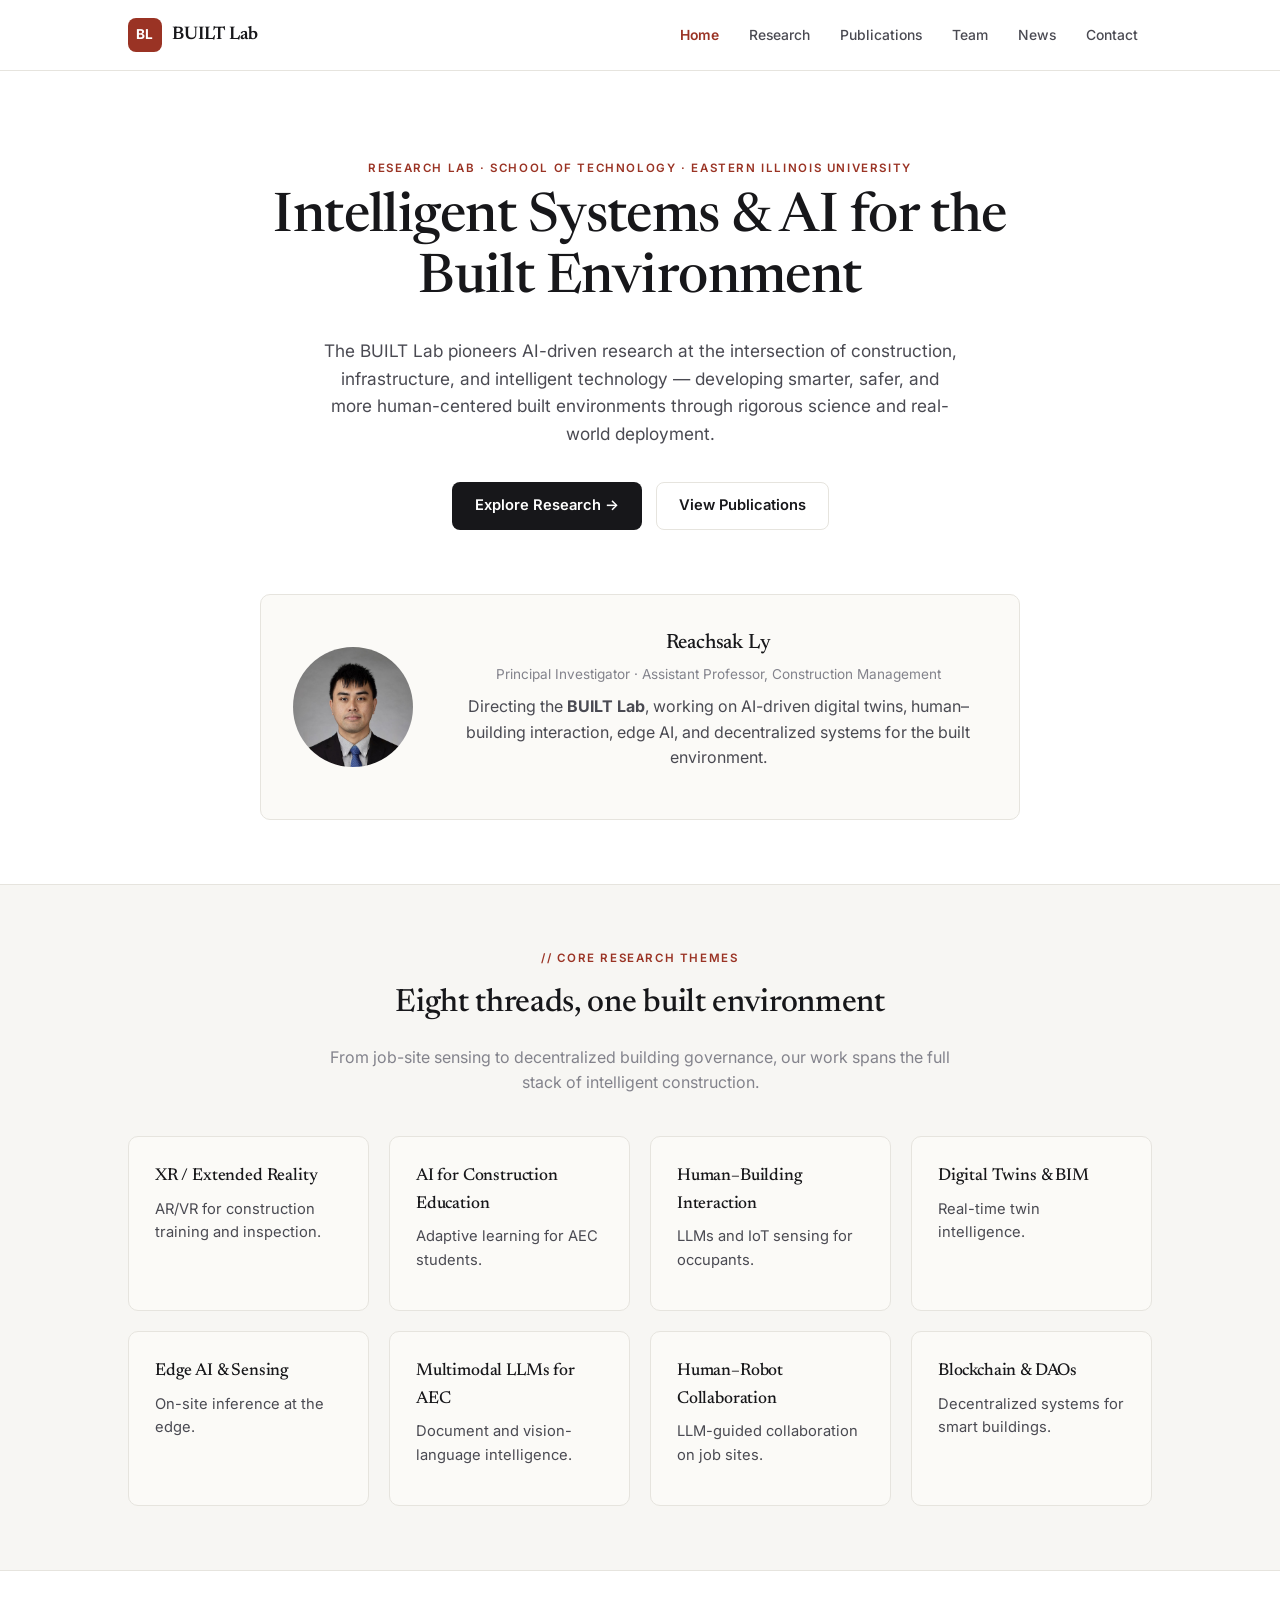
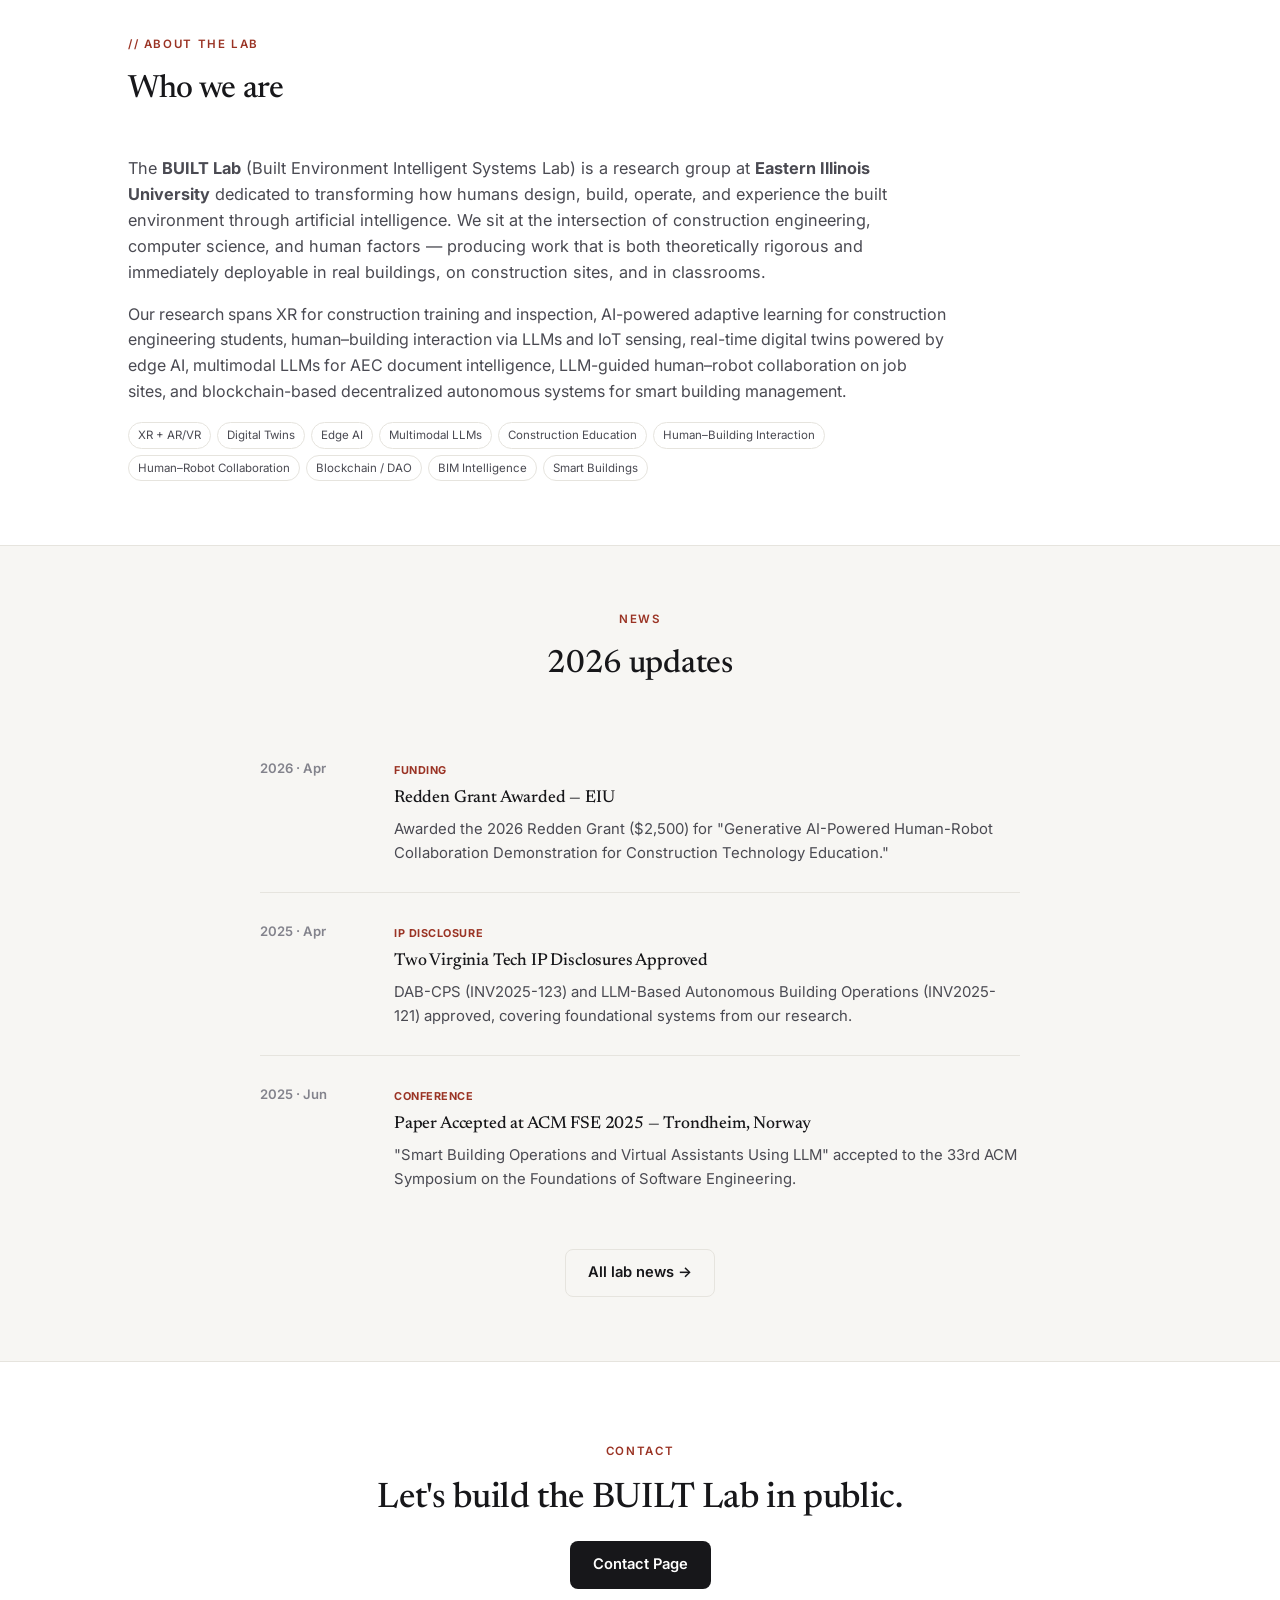
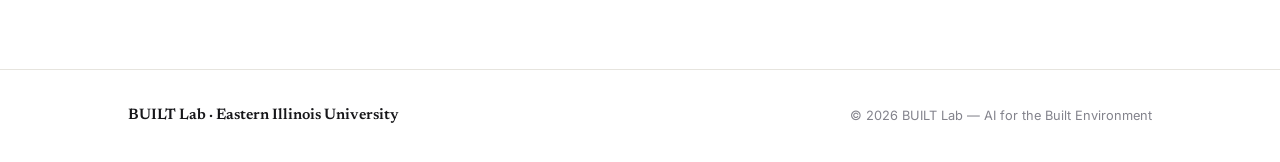
==== commit 403e50e3: "add add" ====
--- a/index.html
+++ b/index.html
@@ -1,142 +1,292 @@
-<!DOCTYPE html>
+<!doctype html>
 <html lang="en">
-<head>
-<meta charset="UTF-8">
-<meta name="viewport" content="width=device-width, initial-scale=1.0">
-<title>BUILT Lab — AI for the Built Environment · EIU</title>
-<meta name="description" content="BUILT Lab pioneers AI-driven research at the intersection of construction, infrastructure, and intelligent technology at Eastern Illinois University.">
-<link rel="stylesheet" href="style.css">
-</head>
-<body>
-
-<header class="site">
-  <div class="nav-row">
-    <a class="brand" href="index.html"><span class="mark">BL</span> BUILT Lab</a>
-    <nav class="tabs">
-      <a href="index.html" class="active">Home</a>
-      <a href="research.html">Research</a>
-      <a href="publications.html">Publications</a>
-      <a href="team.html">Team</a>
-      <a href="news.html">News</a>
-      <a href="contact.html">Contact</a>
-    </nav>
-  </div>
-</header>
-
-<main>
-  <section class="hero">
-    <div class="container">
-      <span class="eyebrow">Research Lab · School of Technology · Eastern Illinois University</span>
-      <h1>Intelligent Systems &amp; AI for the Built Environment</h1>
-      <p class="lede">The BUILT Lab pioneers AI-driven research at the intersection of construction, infrastructure, and intelligent technology — developing smarter, safer, and more human-centered built environments through rigorous science and real-world deployment.</p>
-      <div class="btn-row">
-        <a class="btn primary" href="research.html">Explore Research →</a>
-        <a class="btn ghost" href="publications.html">View Publications</a>
+  <head>
+    <meta charset="UTF-8" />
+    <meta name="viewport" content="width=device-width, initial-scale=1.0" />
+
+    <title>BUILT Lab — AI for the Built Environment · EIU</title>
+
+    <meta
+      name="description"
+      content="BUILT Lab pioneers AI-driven research at the intersection of construction, infrastructure, and intelligent technology at Eastern Illinois University."
+    />
+
+    <link rel="stylesheet" href="style.css" />
+  </head>
+
+  <body>
+    <header class="site">
+      <div class="nav-row">
+        <a class="brand" href="index.html">
+          <span class="mark">BL</span> BUILT Lab
+        </a>
+
+        <nav class="tabs">
+          <a href="index.html" class="active">Home</a>
+          <a href="research.html">Research</a>
+          <a href="publications.html">Publications</a>
+          <a href="team.html">Team</a>
+          <a href="news.html">News</a>
+          <a href="contact.html">Contact</a>
+        </nav>
       </div>
-    </div>
-
-    <div class="container">
-      <div class="profile">
-        <div class="photo">RL</div>
-        <div>
-          <h3>Reachsak Ly</h3>
-          <div class="role">Principal Investigator · Assistant Professor, Construction Management</div>
-          <p>Directing the <strong>BUILT Lab</strong>, working on AI-driven digital twins, human–building interaction, edge AI, and decentralized systems for the built environment.</p>
-        </div>
+    </header>
+
+    <main>
+      <!-- HERO -->
+      <section class="hero">
+        <div class="container">
+          <span class="eyebrow">
+            Research Lab · School of Technology · Eastern Illinois University
+          </span>
+
+          <h1>Intelligent Systems &amp; AI for the Built Environment</h1>
+
+          <p class="lede">
+            The BUILT Lab pioneers AI-driven research at the intersection of
+            construction, infrastructure, and intelligent technology —
+            developing smarter, safer, and more human-centered built
+            environments through rigorous science and real-world deployment.
+          </p>
+
+          <div class="btn-row">
+            <a class="btn primary" href="research.html"> Explore Research → </a>
+
+            <a class="btn ghost" href="publications.html">
+              View Publications
+            </a>
+          </div>
+        </div>
+
+        <!-- PROFILE -->
+        <div class="container">
+          <div class="profile">
+            <img
+              class="profile-photo"
+              src="images/profile.png"
+              alt="Reachsak Ly"
+            />
+
+            <div>
+              <h3>Reachsak Ly</h3>
+
+              <div class="role">
+                Principal Investigator · Assistant Professor, Construction
+                Management
+              </div>
+
+              <p>
+                Directing the <strong>BUILT Lab</strong>, working on AI-driven
+                digital twins, human–building interaction, edge AI, and
+                decentralized systems for the built environment.
+              </p>
+            </div>
+          </div>
+        </div>
+      </section>
+
+      <!-- RESEARCH THEMES -->
+      <section class="tint">
+        <div class="container">
+          <div class="section-head">
+            <span class="eyebrow">// Core Research Themes</span>
+
+            <h2>Eight threads, one built environment</h2>
+
+            <p>
+              From job-site sensing to decentralized building governance, our
+              work spans the full stack of intelligent construction.
+            </p>
+          </div>
+
+          <div class="grid cols-4">
+            <div class="tile">
+              <h3>XR / Extended Reality</h3>
+              <p>AR/VR for construction training and inspection.</p>
+            </div>
+
+            <div class="tile">
+              <h3>AI for Construction Education</h3>
+              <p>Adaptive learning for AEC students.</p>
+            </div>
+
+            <div class="tile">
+              <h3>Human–Building Interaction</h3>
+              <p>LLMs and IoT sensing for occupants.</p>
+            </div>
+
+            <div class="tile">
+              <h3>Digital Twins &amp; BIM</h3>
+              <p>Real-time twin intelligence.</p>
+            </div>
+
+            <div class="tile">
+              <h3>Edge AI &amp; Sensing</h3>
+              <p>On-site inference at the edge.</p>
+            </div>
+
+            <div class="tile">
+              <h3>Multimodal LLMs for AEC</h3>
+              <p>Document and vision-language intelligence.</p>
+            </div>
+
+            <div class="tile">
+              <h3>Human–Robot Collaboration</h3>
+              <p>LLM-guided collaboration on job sites.</p>
+            </div>
+
+            <div class="tile">
+              <h3>Blockchain &amp; DAOs</h3>
+              <p>Decentralized systems for smart buildings.</p>
+            </div>
+          </div>
+        </div>
+      </section>
+
+      <!-- ABOUT -->
+      <section>
+        <div class="container">
+          <div
+            class="section-head"
+            style="text-align: left; max-width: 820px; margin-left: 0"
+          >
+            <span class="eyebrow">// About the Lab</span>
+
+            <h2>Who we are</h2>
+          </div>
+
+          <p style="max-width: 820px; font-size: 1.02rem">
+            The <strong>BUILT Lab</strong> (Built Environment Intelligent
+            Systems Lab) is a research group at
+            <strong>Eastern Illinois University</strong>
+            dedicated to transforming how humans design, build, operate, and
+            experience the built environment through artificial intelligence. We
+            sit at the intersection of construction engineering, computer
+            science, and human factors — producing work that is both
+            theoretically rigorous and immediately deployable in real buildings,
+            on construction sites, and in classrooms.
+          </p>
+
+          <p style="max-width: 820px">
+            Our research spans XR for construction training and inspection,
+            AI-powered adaptive learning for construction engineering students,
+            human–building interaction via LLMs and IoT sensing, real-time
+            digital twins powered by edge AI, multimodal LLMs for AEC document
+            intelligence, LLM-guided human–robot collaboration on job sites, and
+            blockchain-based decentralized autonomous systems for smart building
+            management.
+          </p>
+
+          <div class="chips" style="max-width: 820px; margin-top: 18px">
+            <span class="chip">XR + AR/VR</span>
+
+            <span class="chip">Digital Twins</span>
+
+            <span class="chip">Edge AI</span>
+
+            <span class="chip">Multimodal LLMs</span>
+
+            <span class="chip">Construction Education</span>
+
+            <span class="chip">Human–Building Interaction</span>
+
+            <span class="chip">Human–Robot Collaboration</span>
+
+            <span class="chip">Blockchain / DAO</span>
+
+            <span class="chip">BIM Intelligence</span>
+
+            <span class="chip">Smart Buildings</span>
+          </div>
+        </div>
+      </section>
+
+      <!-- NEWS -->
+      <section class="tint">
+        <div class="container">
+          <div class="section-head">
+            <span class="eyebrow">News</span>
+
+            <h2>2026 updates</h2>
+          </div>
+
+          <div class="timeline">
+            <div class="t-item">
+              <div class="t-date">2026 · Apr</div>
+
+              <div>
+                <span class="t-tag"> Funding </span>
+
+                <h3>Redden Grant Awarded — EIU</h3>
+
+                <p>
+                  Awarded the 2026 Redden Grant ($2,500) for "Generative
+                  AI-Powered Human-Robot Collaboration Demonstration for
+                  Construction Technology Education."
+                </p>
+              </div>
+            </div>
+
+            <div class="t-item">
+              <div class="t-date">2025 · Apr</div>
+
+              <div>
+                <span class="t-tag"> IP Disclosure </span>
+
+                <h3>Two Virginia Tech IP Disclosures Approved</h3>
+
+                <p>
+                  DAB-CPS (INV2025-123) and LLM-Based Autonomous Building
+                  Operations (INV2025-121) approved, covering foundational
+                  systems from our research.
+                </p>
+              </div>
+            </div>
+
+            <div class="t-item">
+              <div class="t-date">2025 · Jun</div>
+
+              <div>
+                <span class="t-tag"> Conference </span>
+
+                <h3>Paper Accepted at ACM FSE 2025 — Trondheim, Norway</h3>
+
+                <p>
+                  "Smart Building Operations and Virtual Assistants Using LLM"
+                  accepted to the 33rd ACM Symposium on the Foundations of
+                  Software Engineering.
+                </p>
+              </div>
+            </div>
+          </div>
+
+          <div style="text-align: center; margin-top: 32px">
+            <a class="btn ghost" href="news.html"> All lab news → </a>
+          </div>
+        </div>
+      </section>
+
+      <!-- CONTACT CTA -->
+      <section class="cta">
+        <div class="container">
+          <span class="eyebrow"> Contact </span>
+
+          <h2>Let's build the BUILT Lab in public.</h2>
+
+          <a class="btn primary" href="contact.html"> Contact Page </a>
+        </div>
+      </section>
+    </main>
+
+    <!-- FOOTER -->
+    <footer class="site">
+      <div class="container foot-row">
+        <span class="brand"> BUILT Lab · Eastern Illinois University </span>
+
+        <span class="fine">
+          © 2026 BUILT Lab — AI for the Built Environment
+        </span>
       </div>
-    </div>
-  </section>
-
-  <section class="tint">
-    <div class="container">
-      <div class="section-head">
-        <span class="eyebrow">// Core Research Themes</span>
-        <h2>Eight threads, one built environment</h2>
-        <p>From job-site sensing to decentralized building governance, our work spans the full stack of intelligent construction.</p>
-      </div>
-      <div class="grid cols-4">
-        <div class="tile"><h3>XR / Extended Reality</h3><p>AR/VR for construction training and inspection.</p></div>
-        <div class="tile"><h3>AI for Construction Education</h3><p>Adaptive learning for AEC students.</p></div>
-        <div class="tile"><h3>Human–Building Interaction</h3><p>LLMs and IoT sensing for occupants.</p></div>
-        <div class="tile"><h3>Digital Twins &amp; BIM</h3><p>Real-time twin intelligence.</p></div>
-        <div class="tile"><h3>Edge AI &amp; Sensing</h3><p>On-site inference at the edge.</p></div>
-        <div class="tile"><h3>Multimodal LLMs for AEC</h3><p>Document and vision-language intelligence.</p></div>
-        <div class="tile"><h3>Human–Robot Collaboration</h3><p>LLM-guided collaboration on job sites.</p></div>
-        <div class="tile"><h3>Blockchain &amp; DAOs</h3><p>Decentralized systems for smart buildings.</p></div>
-      </div>
-    </div>
-  </section>
-
-  <section>
-    <div class="container">
-      <div class="section-head" style="text-align:left; max-width:820px; margin-left:0;">
-        <span class="eyebrow">// About the Lab</span>
-        <h2>Who we are</h2>
-      </div>
-      <p style="max-width:820px; font-size:1.02rem;">The <strong>BUILT Lab</strong> (Built Environment Intelligent Systems Lab) is a research group at <strong>Eastern Illinois University</strong> dedicated to transforming how humans design, build, operate, and experience the built environment through artificial intelligence. We sit at the intersection of construction engineering, computer science, and human factors — producing work that is both theoretically rigorous and immediately deployable in real buildings, on construction sites, and in classrooms.</p>
-      <p style="max-width:820px;">Our research spans XR for construction training and inspection, AI-powered adaptive learning for construction engineering students, human–building interaction via LLMs and IoT sensing, real-time digital twins powered by edge AI, multimodal LLMs for AEC document intelligence, LLM-guided human–robot collaboration on job sites, and blockchain-based decentralized autonomous systems for smart building management.</p>
-      <div class="chips" style="max-width:820px; margin-top:18px;">
-        <span class="chip">XR + AR/VR</span><span class="chip">Digital Twins</span><span class="chip">Edge AI</span>
-        <span class="chip">Multimodal LLMs</span><span class="chip">Construction Education</span>
-        <span class="chip">Human–Building Interaction</span><span class="chip">Human–Robot Collaboration</span>
-        <span class="chip">Blockchain / DAO</span><span class="chip">BIM Intelligence</span><span class="chip">Smart Buildings</span>
-      </div>
-    </div>
-  </section>
-
-  <section class="tint">
-    <div class="container">
-      <div class="section-head">
-        <span class="eyebrow">News</span>
-        <h2>2026 updates</h2>
-      </div>
-      <div class="timeline">
-        <div class="t-item">
-          <div class="t-date">2026 · Apr</div>
-          <div>
-            <span class="t-tag">Funding</span>
-            <h3>Redden Grant Awarded — EIU</h3>
-            <p>Awarded the 2026 Redden Grant ($2,500) for "Generative AI-Powered Human-Robot Collaboration Demonstration for Construction Technology Education."</p>
-          </div>
-        </div>
-        <div class="t-item">
-          <div class="t-date">2025 · Apr</div>
-          <div>
-            <span class="t-tag">IP Disclosure</span>
-            <h3>Two Virginia Tech IP Disclosures Approved</h3>
-            <p>DAB-CPS (INV2025-123) and LLM-Based Autonomous Building Operations (INV2025-121) approved, covering foundational systems from our research.</p>
-          </div>
-        </div>
-        <div class="t-item">
-          <div class="t-date">2025 · Jun</div>
-          <div>
-            <span class="t-tag">Conference</span>
-            <h3>Paper Accepted at ACM FSE 2025 — Trondheim, Norway</h3>
-            <p>"Smart Building Operations and Virtual Assistants Using LLM" accepted to the 33rd ACM Symposium on the Foundations of Software Engineering.</p>
-          </div>
-        </div>
-      </div>
-      <div style="text-align:center; margin-top:32px;">
-        <a class="btn ghost" href="news.html">All lab news →</a>
-      </div>
-    </div>
-  </section>
-
-  <section class="cta">
-    <div class="container">
-      <span class="eyebrow">Contact</span>
-      <h2>Let's build the BUILT Lab in public.</h2>
-      <a class="btn primary" href="contact.html">Contact Page</a>
-    </div>
-  </section>
-</main>
-
-<footer class="site">
-  <div class="container foot-row">
-    <span class="brand">BUILT Lab · Eastern Illinois University</span>
-    <span class="fine">© 2026 BUILT Lab — AI for the Built Environment</span>
-  </div>
-</footer>
-
-</body>
+    </footer>
+  </body>
 </html>
--- a/style.css
+++ b/style.css
@@ -4,236 +4,678 @@
    type over a plain sans body, thin rules, soft tile cards, dated timeline.
    ========================================================================== */
 
-@import url('https://fonts.googleapis.com/css2?family=Newsreader:ital,opsz,wght@0,6..72,400;0,6..72,500;0,6..72,600;1,6..72,400&family=Inter:wght@400;500;600;700&display=swap');
-
-:root{
-  --ink:        #17171a;
-  --ink-soft:   #4a4a52;
-  --ink-faint:  #83838c;
-  --paper:      #ffffff;
+@import url("https://fonts.googleapis.com/css2?family=Newsreader:ital,opsz,wght@0,6..72,400;0,6..72,500;0,6..72,600;1,6..72,400&family=Inter:wght@400;500;600;700&display=swap");
+
+:root {
+  --ink: #17171a;
+  --ink-soft: #4a4a52;
+  --ink-faint: #83838c;
+  --paper: #ffffff;
   --paper-tint: #f7f6f3;
-  --line:       #e6e4de;
-  --accent:     #9a3324;   /* brick red — construction / EIU nod */
-  --accent-soft:#f4e6e1;
-  --tile:       #fbfaf7;
-  --radius:     10px;
-  --maxw:       1080px;
-  --serif: 'Newsreader', 'Iowan Old Style', Georgia, serif;
-  --sans:  'Inter', -apple-system, BlinkMacSystemFont, 'Segoe UI', sans-serif;
-}
-
-*{ box-sizing:border-box; }
-html{ scroll-behavior:smooth; }
-body{
-  margin:0;
-  font-family:var(--sans);
-  color:var(--ink);
-  background:var(--paper);
-  line-height:1.6;
-  -webkit-font-smoothing:antialiased;
-}
-img{ max-width:100%; display:block; }
-a{ color:inherit; text-decoration:none; }
-.container{ max-width:var(--maxw); margin:0 auto; padding:0 28px; }
-
-h1,h2,h3,h4{
-  font-family:var(--serif);
-  font-weight:500;
-  letter-spacing:-0.01em;
-  margin:0 0 .5em;
-  color:var(--ink);
-}
-p{ margin:0 0 1em; color:var(--ink-soft); }
-
-.eyebrow{
-  font-family:var(--sans);
-  font-size:.72rem;
-  font-weight:600;
-  letter-spacing:.14em;
-  text-transform:uppercase;
-  color:var(--accent);
-  margin:0 0 .9em;
-  display:block;
+  --line: #e6e4de;
+  --accent: #9a3324;
+  --accent-soft: #f4e6e1;
+  --tile: #fbfaf7;
+  --radius: 10px;
+  --maxw: 1080px;
+  --serif: "Newsreader", "Iowan Old Style", Georgia, serif;
+  --sans: "Inter", -apple-system, BlinkMacSystemFont, "Segoe UI", sans-serif;
+}
+
+* {
+  box-sizing: border-box;
+}
+
+html {
+  scroll-behavior: smooth;
+}
+
+body {
+  margin: 0;
+  font-family: var(--sans);
+  color: var(--ink);
+  background: var(--paper);
+  line-height: 1.6;
+  -webkit-font-smoothing: antialiased;
+}
+
+img {
+  max-width: 100%;
+  display: block;
+}
+
+a {
+  color: inherit;
+  text-decoration: none;
+}
+
+.container {
+  max-width: var(--maxw);
+  margin: 0 auto;
+  padding: 0 28px;
+}
+
+h1,
+h2,
+h3,
+h4 {
+  font-family: var(--serif);
+  font-weight: 500;
+  letter-spacing: -0.01em;
+  margin: 0 0 0.5em;
+  color: var(--ink);
+}
+
+p {
+  margin: 0 0 1em;
+  color: var(--ink-soft);
+}
+
+.eyebrow {
+  font-family: var(--sans);
+  font-size: 0.72rem;
+  font-weight: 600;
+  letter-spacing: 0.14em;
+  text-transform: uppercase;
+  color: var(--accent);
+  margin: 0 0 0.9em;
+  display: block;
 }
 
 /* ---------- header / nav ---------- */
-header.site{
-  position:sticky; top:0; z-index:50;
-  background:rgba(255,255,255,.92);
-  backdrop-filter:saturate(180%) blur(8px);
-  border-bottom:1px solid var(--line);
-}
-.nav-row{
-  display:flex; align-items:center; justify-content:space-between;
-  padding:16px 28px; max-width:var(--maxw); margin:0 auto;
-}
-.brand{ display:flex; align-items:center; gap:10px; font-family:var(--serif); font-size:1.15rem; font-weight:600; color:var(--ink); }
-.brand .mark{
-  width:34px; height:34px; border-radius:8px;
-  background:var(--accent); color:#fff;
-  display:flex; align-items:center; justify-content:center;
-  font-family:var(--sans); font-weight:700; font-size:.85rem; letter-spacing:.02em;
-}
-nav.tabs{ display:flex; gap:2px; flex-wrap:wrap; }
-nav.tabs a{
-  font-size:.87rem; font-weight:500; color:var(--ink-soft);
-  padding:8px 14px; border-radius:7px; transition:background .15s, color .15s;
-}
-nav.tabs a:hover{ background:var(--paper-tint); color:var(--ink); }
-nav.tabs a.active{ color:var(--accent); font-weight:600; }
-.nav-toggle{ display:none; }
+
+header.site {
+  position: sticky;
+  top: 0;
+  z-index: 50;
+  background: rgba(255, 255, 255, 0.92);
+  backdrop-filter: saturate(180%) blur(8px);
+  border-bottom: 1px solid var(--line);
+}
+
+.nav-row {
+  display: flex;
+  align-items: center;
+  justify-content: space-between;
+  padding: 16px 28px;
+  max-width: var(--maxw);
+  margin: 0 auto;
+}
+
+.brand {
+  display: flex;
+  align-items: center;
+  gap: 10px;
+  font-family: var(--serif);
+  font-size: 1.15rem;
+  font-weight: 600;
+  color: var(--ink);
+}
+
+.brand .mark {
+  width: 34px;
+  height: 34px;
+  border-radius: 8px;
+  background: var(--accent);
+  color: #fff;
+  display: flex;
+  align-items: center;
+  justify-content: center;
+  font-family: var(--sans);
+  font-weight: 700;
+  font-size: 0.85rem;
+  letter-spacing: 0.02em;
+}
+
+nav.tabs {
+  display: flex;
+  gap: 2px;
+  flex-wrap: wrap;
+}
+
+nav.tabs a {
+  font-size: 0.87rem;
+  font-weight: 500;
+  color: var(--ink-soft);
+  padding: 8px 14px;
+  border-radius: 7px;
+  transition:
+    background 0.15s,
+    color 0.15s;
+}
+
+nav.tabs a:hover {
+  background: var(--paper-tint);
+  color: var(--ink);
+}
+
+nav.tabs a.active {
+  color: var(--accent);
+  font-weight: 600;
+}
+
+.nav-toggle {
+  display: none;
+}
 
 /* ---------- hero ---------- */
-.hero{ padding:88px 0 64px; text-align:center; }
-.hero h1{ font-size:clamp(2.1rem,4.4vw,3.4rem); line-height:1.12; max-width:820px; margin:0 auto .5em; }
-.hero .lede{ max-width:640px; margin:0 auto 2em; font-size:1.08rem; color:var(--ink-soft); }
-.btn-row{ display:flex; gap:14px; justify-content:center; flex-wrap:wrap; margin-bottom:20px; }
-.btn{
-  display:inline-block; padding:11px 22px; border-radius:8px;
-  font-size:.92rem; font-weight:600; border:1px solid transparent; transition:all .15s;
-}
-.btn.primary{ background:var(--ink); color:#fff; }
-.btn.primary:hover{ background:var(--accent); }
-.btn.ghost{ border-color:var(--line); color:var(--ink); }
-.btn.ghost:hover{ border-color:var(--ink); }
-
-.hero-figure{
-  max-width:760px; margin:56px auto 0; border-radius:14px;
-  overflow:hidden; border:1px solid var(--line); background:var(--paper-tint);
-}
-.hero-figure img{ width:100%; }
+
+.hero {
+  padding: 88px 0 64px;
+  text-align: center;
+}
+
+.hero h1 {
+  font-size: clamp(2.1rem, 4.4vw, 3.4rem);
+  line-height: 1.12;
+  max-width: 820px;
+  margin: 0 auto 0.5em;
+}
+
+.hero .lede {
+  max-width: 640px;
+  margin: 0 auto 2em;
+  font-size: 1.08rem;
+  color: var(--ink-soft);
+}
+
+.btn-row {
+  display: flex;
+  gap: 14px;
+  justify-content: center;
+  flex-wrap: wrap;
+  margin-bottom: 20px;
+}
+
+.btn {
+  display: inline-block;
+  padding: 11px 22px;
+  border-radius: 8px;
+  font-size: 0.92rem;
+  font-weight: 600;
+  border: 1px solid transparent;
+  transition: all 0.15s;
+}
+
+.btn.primary {
+  background: var(--ink);
+  color: #fff;
+}
+
+.btn.primary:hover {
+  background: var(--accent);
+}
+
+.btn.ghost {
+  border-color: var(--line);
+  color: var(--ink);
+}
+
+.btn.ghost:hover {
+  border-color: var(--ink);
+}
+
+.hero-figure {
+  max-width: 760px;
+  margin: 56px auto 0;
+  border-radius: 14px;
+  overflow: hidden;
+  border: 1px solid var(--line);
+  background: var(--paper-tint);
+}
+
+.hero-figure img {
+  width: 100%;
+}
 
 /* ---------- PI / profile block ---------- */
-.profile{
-  display:flex; gap:36px; align-items:center;
-  max-width:760px; margin:64px auto 0; padding:32px;
-  border:1px solid var(--line); border-radius:var(--radius); background:var(--tile);
-}
-.profile .photo{
-  width:120px; height:120px; border-radius:50%; flex:none;
-  background:linear-gradient(135deg,var(--accent),#c9683a);
-  color:#fff; display:flex; align-items:center; justify-content:center;
-  font-family:var(--serif); font-size:2rem; overflow:hidden;
-}
-.profile h3{ margin-bottom:.2em; font-size:1.3rem; }
-.profile .role{ font-size:.85rem; color:var(--ink-faint); margin-bottom:.6em; }
+
+.profile {
+  display: flex;
+  gap: 36px;
+  align-items: center;
+  max-width: 760px;
+  margin: 64px auto 0;
+  padding: 32px;
+  border: 1px solid var(--line);
+  border-radius: var(--radius);
+  background: var(--tile);
+}
+
+/*
+   PROFILE PHOTO
+   Loaded from: images/profile.png
+*/
+
+.profile-photo {
+  width: 120px;
+  height: 120px;
+  border-radius: 50%;
+  flex: none;
+  object-fit: cover;
+  object-position: center;
+  display: block;
+  overflow: hidden;
+  background: var(--paper-tint);
+}
+
+.profile h3 {
+  margin-bottom: 0.2em;
+  font-size: 1.3rem;
+}
+
+.profile .role {
+  font-size: 0.85rem;
+  color: var(--ink-faint);
+  margin-bottom: 0.6em;
+}
 
 /* ---------- section headings ---------- */
-section{ padding:64px 0; }
-section.tint{ background:var(--paper-tint); border-top:1px solid var(--line); border-bottom:1px solid var(--line); }
-.section-head{ max-width:640px; margin:0 auto 40px; text-align:center; }
-.section-head h2{ font-size:clamp(1.5rem,2.6vw,2rem); }
-.section-head p{ color:var(--ink-faint); }
+
+section {
+  padding: 64px 0;
+}
+
+section.tint {
+  background: var(--paper-tint);
+  border-top: 1px solid var(--line);
+  border-bottom: 1px solid var(--line);
+}
+
+.section-head {
+  max-width: 640px;
+  margin: 0 auto 40px;
+  text-align: center;
+}
+
+.section-head h2 {
+  font-size: clamp(1.5rem, 2.6vw, 2rem);
+}
+
+.section-head p {
+  color: var(--ink-faint);
+}
 
 /* ---------- tile grid ---------- */
-.grid{ display:grid; gap:20px; }
-.grid.cols-2{ grid-template-columns:repeat(2,1fr); }
-.grid.cols-3{ grid-template-columns:repeat(3,1fr); }
-.grid.cols-4{ grid-template-columns:repeat(4,1fr); }
-
-.tile{
-  border:1px solid var(--line); border-radius:var(--radius);
-  background:var(--tile); padding:26px; transition:transform .15s, box-shadow .15s, border-color .15s;
-}
-.tile:hover{ transform:translateY(-3px); box-shadow:0 10px 24px rgba(23,23,26,.06); border-color:#d8d5cc; }
-.tile .tag{
-  display:inline-block; font-size:.68rem; font-weight:700; letter-spacing:.06em;
-  text-transform:uppercase; color:var(--accent); background:var(--accent-soft);
-  padding:3px 9px; border-radius:5px; margin-bottom:12px;
-}
-.tile h3{ font-size:1.08rem; margin-bottom:.4em; }
-.tile p{ font-size:.92rem; margin-bottom:.8em; }
-.chips{ display:flex; flex-wrap:wrap; gap:6px; }
-.chip{
-  font-size:.72rem; color:var(--ink-soft); background:var(--paper);
-  border:1px solid var(--line); padding:3px 9px; border-radius:999px;
-}
-
-.tile-num{
-  font-family:var(--serif); font-size:1.6rem; color:var(--accent); display:block; margin-bottom:8px;
+
+.grid {
+  display: grid;
+  gap: 20px;
+}
+
+.grid.cols-2 {
+  grid-template-columns: repeat(2, 1fr);
+}
+
+.grid.cols-3 {
+  grid-template-columns: repeat(3, 1fr);
+}
+
+.grid.cols-4 {
+  grid-template-columns: repeat(4, 1fr);
+}
+
+.tile {
+  border: 1px solid var(--line);
+  border-radius: var(--radius);
+  background: var(--tile);
+  padding: 26px;
+  transition:
+    transform 0.15s,
+    box-shadow 0.15s,
+    border-color 0.15s;
+}
+
+.tile:hover {
+  transform: translateY(-3px);
+  box-shadow: 0 10px 24px rgba(23, 23, 26, 0.06);
+  border-color: #d8d5cc;
+}
+
+.tile .tag {
+  display: inline-block;
+  font-size: 0.68rem;
+  font-weight: 700;
+  letter-spacing: 0.06em;
+  text-transform: uppercase;
+  color: var(--accent);
+  background: var(--accent-soft);
+  padding: 3px 9px;
+  border-radius: 5px;
+  margin-bottom: 12px;
+}
+
+.tile h3 {
+  font-size: 1.08rem;
+  margin-bottom: 0.4em;
+}
+
+.tile p {
+  font-size: 0.92rem;
+  margin-bottom: 0.8em;
+}
+
+.chips {
+  display: flex;
+  flex-wrap: wrap;
+  gap: 6px;
+}
+
+.chip {
+  font-size: 0.72rem;
+  color: var(--ink-soft);
+  background: var(--paper);
+  border: 1px solid var(--line);
+  padding: 3px 9px;
+  border-radius: 999px;
+}
+
+.tile-num {
+  font-family: var(--serif);
+  font-size: 1.6rem;
+  color: var(--accent);
+  display: block;
+  margin-bottom: 8px;
 }
 
 /* ---------- news / timeline ---------- */
-.timeline{ max-width:760px; margin:0 auto; }
-.t-item{
-  display:grid; grid-template-columns:110px 1fr; gap:24px;
-  padding:26px 0; border-top:1px solid var(--line);
-}
-.t-item:first-child{ border-top:none; }
-.t-date{ font-size:.82rem; color:var(--ink-faint); font-weight:600; padding-top:2px; }
-.t-item h3{ font-size:1.08rem; margin-bottom:.3em; }
-.t-item p{ font-size:.93rem; margin-bottom:0; }
-.t-tag{
-  display:inline-block; font-size:.68rem; font-weight:700; text-transform:uppercase;
-  letter-spacing:.05em; color:var(--accent); margin-bottom:6px;
+
+.timeline {
+  max-width: 760px;
+  margin: 0 auto;
+}
+
+.t-item {
+  display: grid;
+  grid-template-columns: 110px 1fr;
+  gap: 24px;
+  padding: 26px 0;
+  border-top: 1px solid var(--line);
+}
+
+.t-item:first-child {
+  border-top: none;
+}
+
+.t-date {
+  font-size: 0.82rem;
+  color: var(--ink-faint);
+  font-weight: 600;
+  padding-top: 2px;
+}
+
+.t-item h3 {
+  font-size: 1.08rem;
+  margin-bottom: 0.3em;
+}
+
+.t-item p {
+  font-size: 0.93rem;
+  margin-bottom: 0;
+}
+
+.t-tag {
+  display: inline-block;
+  font-size: 0.68rem;
+  font-weight: 700;
+  text-transform: uppercase;
+  letter-spacing: 0.05em;
+  color: var(--accent);
+  margin-bottom: 6px;
 }
 
 /* ---------- publications list ---------- */
-.pub-group{ max-width:820px; margin:0 auto 48px; }
-.pub-group h3{ font-size:1.05rem; border-bottom:1px solid var(--line); padding-bottom:10px; margin-bottom:18px; }
-.pub{ padding:16px 0; border-bottom:1px dashed var(--line); }
-.pub:last-child{ border-bottom:none; }
-.pub .yr{ font-size:.78rem; color:var(--ink-faint); font-weight:600; }
-.pub .ttl{ font-family:var(--serif); font-size:1.05rem; margin:.2em 0 .3em; }
-.pub .meta{ font-size:.85rem; color:var(--ink-faint); }
-.pub .links a{ font-size:.82rem; color:var(--accent); font-weight:600; margin-right:14px; }
-.pub .links a:hover{ text-decoration:underline; }
-.status{
-  display:inline-block; font-size:.68rem; font-weight:700; text-transform:uppercase;
-  padding:2px 8px; border-radius:5px; background:var(--accent-soft); color:var(--accent); margin-left:8px;
+
+.pub-group {
+  max-width: 820px;
+  margin: 0 auto 48px;
+}
+
+.pub-group h3 {
+  font-size: 1.05rem;
+  border-bottom: 1px solid var(--line);
+  padding-bottom: 10px;
+  margin-bottom: 18px;
+}
+
+.pub {
+  padding: 16px 0;
+  border-bottom: 1px dashed var(--line);
+}
+
+.pub:last-child {
+  border-bottom: none;
+}
+
+.pub .yr {
+  font-size: 0.78rem;
+  color: var(--ink-faint);
+  font-weight: 600;
+}
+
+.pub .ttl {
+  font-family: var(--serif);
+  font-size: 1.05rem;
+  margin: 0.2em 0 0.3em;
+}
+
+.pub .meta {
+  font-size: 0.85rem;
+  color: var(--ink-faint);
+}
+
+.pub .links a {
+  font-size: 0.82rem;
+  color: var(--accent);
+  font-weight: 600;
+  margin-right: 14px;
+}
+
+.pub .links a:hover {
+  text-decoration: underline;
+}
+
+.status {
+  display: inline-block;
+  font-size: 0.68rem;
+  font-weight: 700;
+  text-transform: uppercase;
+  padding: 2px 8px;
+  border-radius: 5px;
+  background: var(--accent-soft);
+  color: var(--accent);
+  margin-left: 8px;
 }
 
 /* ---------- team ---------- */
-.person{ text-align:center; }
-.person .photo{
-  width:88px; height:88px; margin:0 auto 14px; border-radius:50%;
-  background:var(--paper-tint); border:1px solid var(--line);
-  display:flex; align-items:center; justify-content:center;
-  font-family:var(--serif); font-size:1.5rem; color:var(--accent);
-}
-.person h3{ font-size:1rem; margin-bottom:.2em; }
-.person .role{ font-size:.82rem; color:var(--ink-faint); margin-bottom:.5em; }
-.person p{ font-size:.88rem; }
+
+.person {
+  text-align: center;
+}
+
+.person .photo {
+  width: 88px;
+  height: 88px;
+  margin: 0 auto 14px;
+  border-radius: 50%;
+  background: var(--paper-tint);
+  border: 1px solid var(--line);
+  display: flex;
+  align-items: center;
+  justify-content: center;
+  font-family: var(--serif);
+  font-size: 1.5rem;
+  color: var(--accent);
+}
+
+.person h3 {
+  font-size: 1rem;
+  margin-bottom: 0.2em;
+}
+
+.person .role {
+  font-size: 0.82rem;
+  color: var(--ink-faint);
+  margin-bottom: 0.5em;
+}
+
+.person p {
+  font-size: 0.88rem;
+}
 
 /* ---------- contact ---------- */
-.contact-grid{ display:grid; grid-template-columns:1fr 1fr; gap:48px; max-width:900px; margin:0 auto; }
-.info-row{ display:flex; gap:14px; margin-bottom:22px; }
-.info-row .ic{
-  width:38px; height:38px; border-radius:8px; background:var(--accent-soft); color:var(--accent);
-  display:flex; align-items:center; justify-content:center; flex:none; font-size:1rem;
-}
-.info-row .lbl{ font-size:.75rem; text-transform:uppercase; letter-spacing:.06em; color:var(--ink-faint); font-weight:700; margin-bottom:2px; }
-form.contact-form{ display:flex; flex-direction:column; gap:14px; }
-form.contact-form input, form.contact-form textarea{
-  font-family:var(--sans); font-size:.92rem; padding:12px 14px;
-  border:1px solid var(--line); border-radius:8px; background:var(--paper-tint); color:var(--ink);
-}
-form.contact-form textarea{ min-height:120px; resize:vertical; }
-form.contact-form button{
-  align-self:flex-start; cursor:pointer; font-family:var(--sans);
-  background:var(--ink); color:#fff; border:none;
+
+.contact-grid {
+  display: grid;
+  grid-template-columns: 1fr 1fr;
+  gap: 48px;
+  max-width: 900px;
+  margin: 0 auto;
+}
+
+.info-row {
+  display: flex;
+  gap: 14px;
+  margin-bottom: 22px;
+}
+
+.info-row .ic {
+  width: 38px;
+  height: 38px;
+  border-radius: 8px;
+  background: var(--accent-soft);
+  color: var(--accent);
+  display: flex;
+  align-items: center;
+  justify-content: center;
+  flex: none;
+  font-size: 1rem;
+}
+
+.info-row .lbl {
+  font-size: 0.75rem;
+  text-transform: uppercase;
+  letter-spacing: 0.06em;
+  color: var(--ink-faint);
+  font-weight: 700;
+  margin-bottom: 2px;
+}
+
+form.contact-form {
+  display: flex;
+  flex-direction: column;
+  gap: 14px;
+}
+
+form.contact-form input,
+form.contact-form textarea {
+  font-family: var(--sans);
+  font-size: 0.92rem;
+  padding: 12px 14px;
+  border: 1px solid var(--line);
+  border-radius: 8px;
+  background: var(--paper-tint);
+  color: var(--ink);
+}
+
+form.contact-form textarea {
+  min-height: 120px;
+  resize: vertical;
+}
+
+form.contact-form button {
+  align-self: flex-start;
+  cursor: pointer;
+  font-family: var(--sans);
+  background: var(--ink);
+  color: #fff;
+  border: none;
 }
 
 /* ---------- CTA / footer ---------- */
-.cta{ text-align:center; padding:80px 0; }
-.cta h2{ font-size:clamp(1.6rem,3vw,2.2rem); margin-bottom:.4em; }
-
-footer.site{ border-top:1px solid var(--line); padding:34px 0; }
-.foot-row{ display:flex; justify-content:space-between; align-items:center; flex-wrap:wrap; gap:12px; }
-.foot-row .brand{ font-size:.95rem; }
-.foot-row .fine{ font-size:.8rem; color:var(--ink-faint); }
+
+.cta {
+  text-align: center;
+  padding: 80px 0;
+}
+
+.cta h2 {
+  font-size: clamp(1.6rem, 3vw, 2.2rem);
+  margin-bottom: 0.4em;
+}
+
+footer.site {
+  border-top: 1px solid var(--line);
+  padding: 34px 0;
+}
+
+.foot-row {
+  display: flex;
+  justify-content: space-between;
+  align-items: center;
+  flex-wrap: wrap;
+  gap: 12px;
+}
+
+.foot-row .brand {
+  font-size: 0.95rem;
+}
+
+.foot-row .fine {
+  font-size: 0.8rem;
+  color: var(--ink-faint);
+}
 
 /* ---------- responsive ---------- */
-@media (max-width:820px){
-  .grid.cols-4{ grid-template-columns:repeat(2,1fr); }
-  .grid.cols-3{ grid-template-columns:repeat(2,1fr); }
-  .contact-grid{ grid-template-columns:1fr; }
-}
-@media (max-width:640px){
-  .nav-row{ flex-wrap:wrap; }
-  nav.tabs{ width:100%; justify-content:flex-start; overflow-x:auto; padding-top:8px; }
-  .grid.cols-2, .grid.cols-3, .grid.cols-4{ grid-template-columns:1fr; }
-  .profile{ flex-direction:column; text-align:center; }
-  .t-item{ grid-template-columns:1fr; gap:6px; }
-  .contact-grid{ gap:32px; }
-}
+
+@media (max-width: 820px) {
+  .grid.cols-4 {
+    grid-template-columns: repeat(2, 1fr);
+  }
+
+  .grid.cols-3 {
+    grid-template-columns: repeat(2, 1fr);
+  }
+
+  .contact-grid {
+    grid-template-columns: 1fr;
+  }
+}
+
+@media (max-width: 640px) {
+  .nav-row {
+    flex-wrap: wrap;
+  }
+
+  nav.tabs {
+    width: 100%;
+    justify-content: flex-start;
+    overflow-x: auto;
+    padding-top: 8px;
+  }
+
+  .grid.cols-2,
+  .grid.cols-3,
+  .grid.cols-4 {
+    grid-template-columns: 1fr;
+  }
+
+  .profile {
+    flex-direction: column;
+    text-align: center;
+  }
+
+  .profile-photo {
+    width: 100px;
+    height: 100px;
+  }
+
+  .t-item {
+    grid-template-columns: 1fr;
+    gap: 6px;
+  }
+
+  .contact-grid {
+    gap: 32px;
+  }
+}
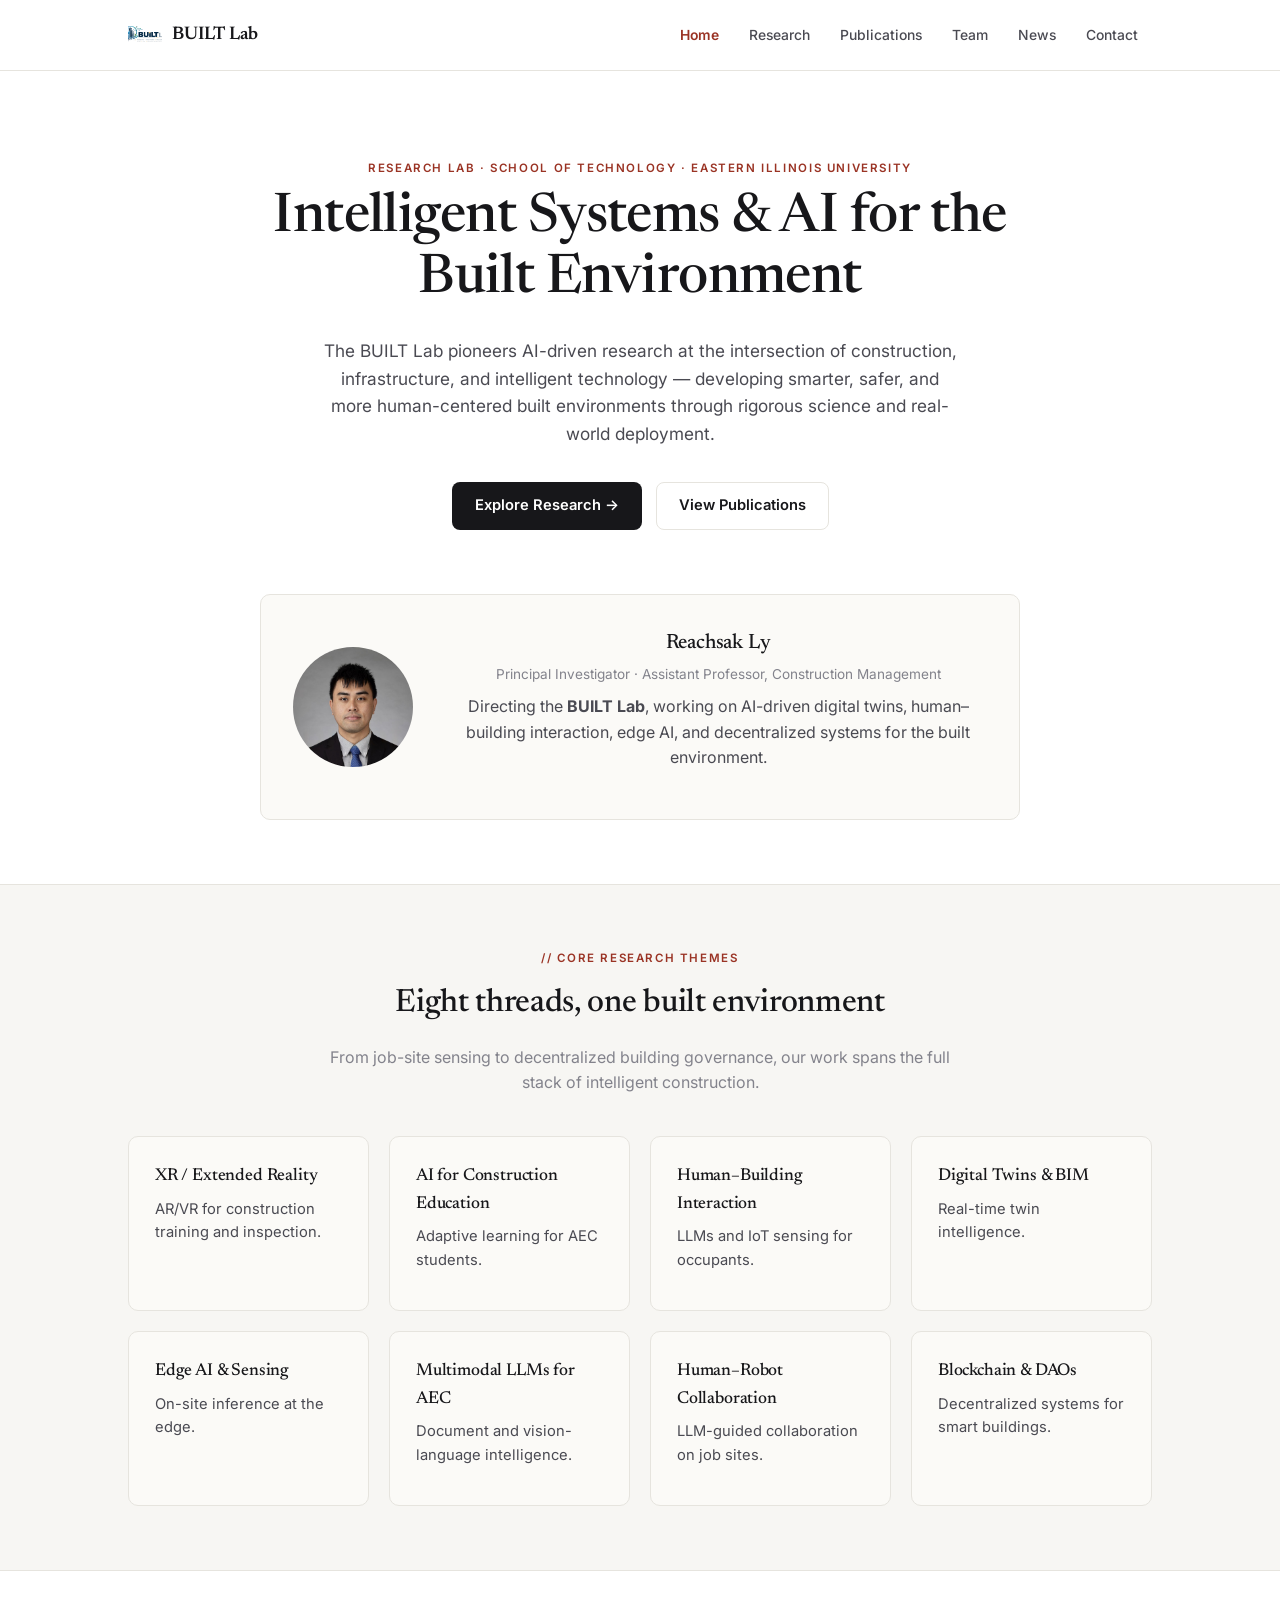
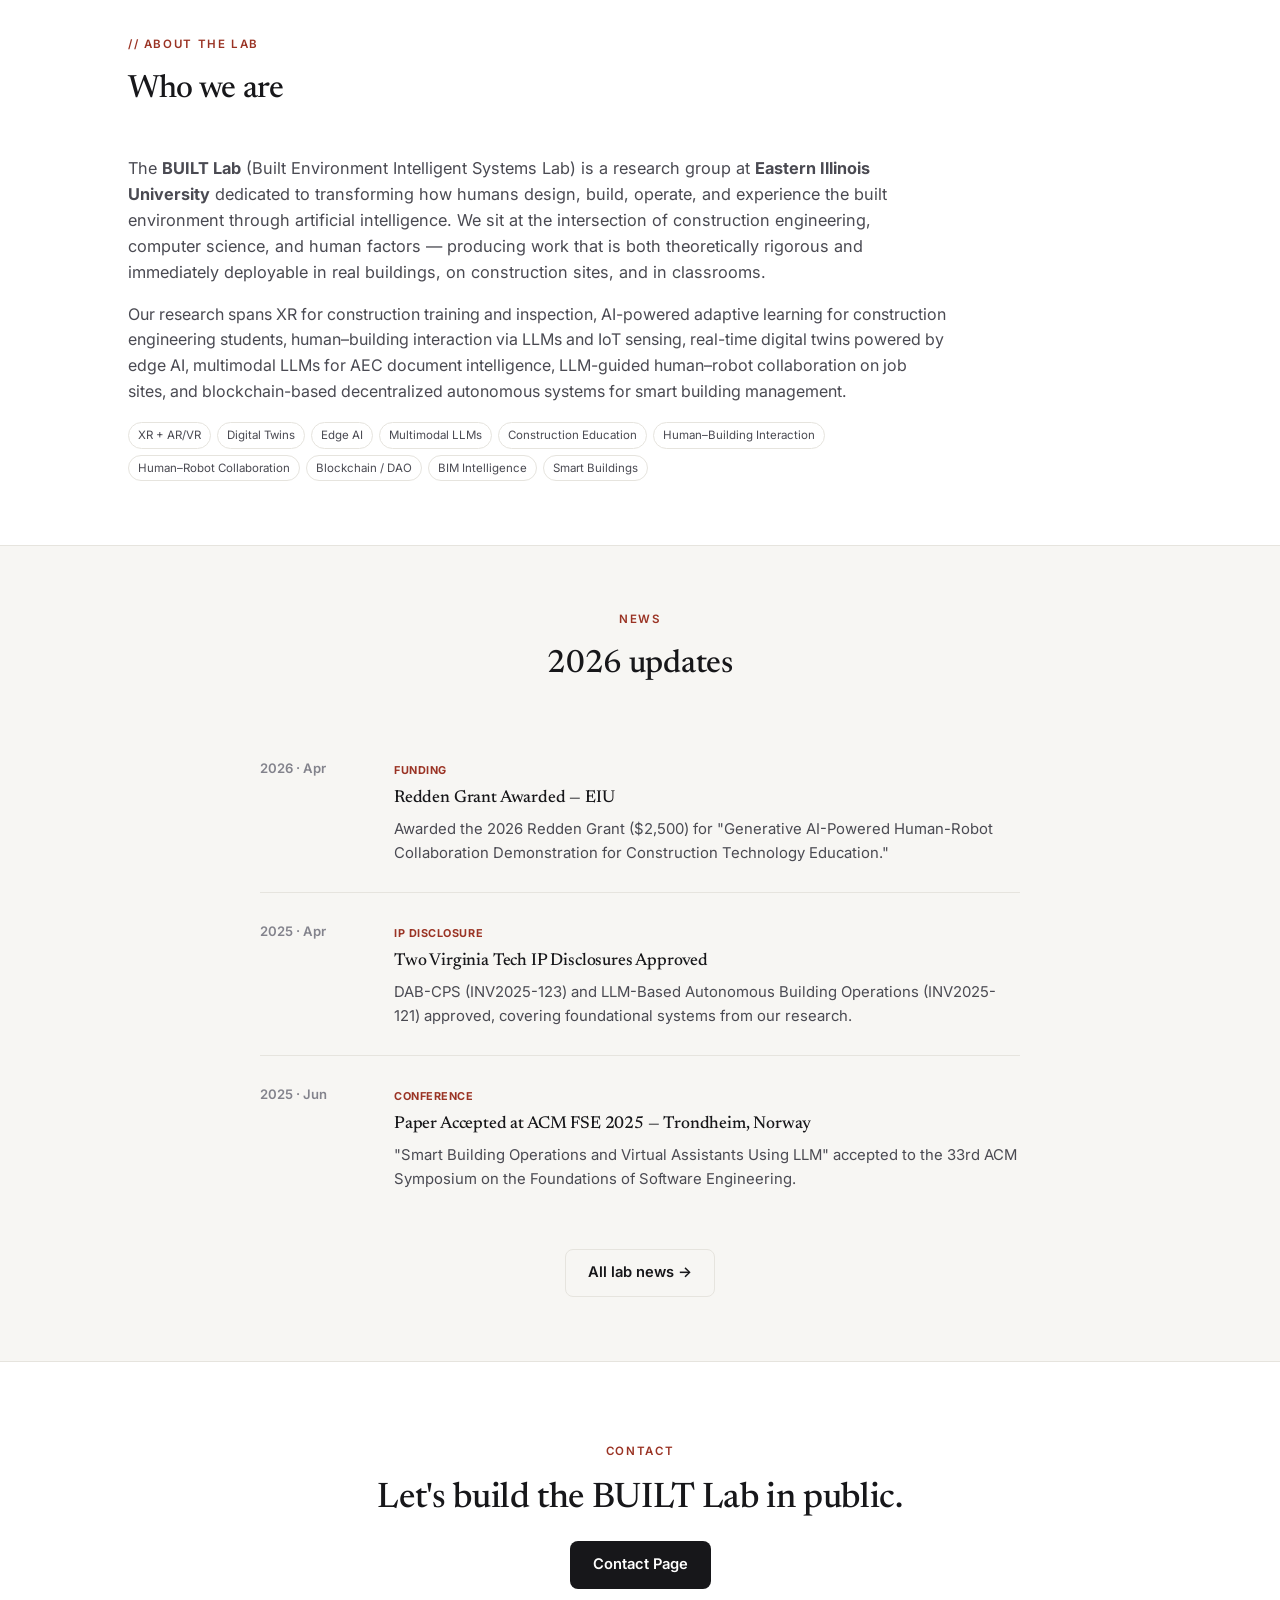
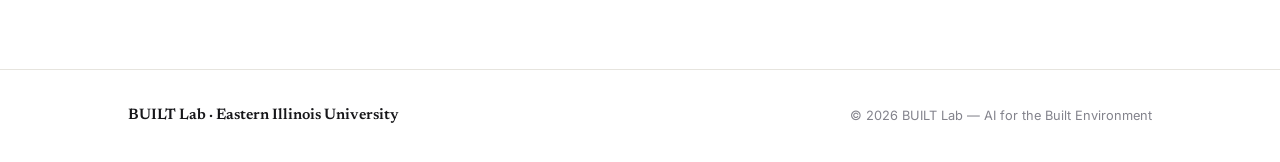
==== commit 4bd2dde9: "add add" ====
--- a/index.html
+++ b/index.html
@@ -18,7 +18,7 @@
     <header class="site">
       <div class="nav-row">
         <a class="brand" href="index.html">
-          <span class="mark">BL</span> BUILT Lab
+          <img class="mark" src="images/builtlab.png" alt="BUILT Lab"> BUILT Lab
         </a>
 
         <nav class="tabs">
--- a/style.css
+++ b/style.css
@@ -116,15 +116,10 @@
   width: 34px;
   height: 34px;
   border-radius: 8px;
-  background: var(--accent);
-  color: #fff;
-  display: flex;
-  align-items: center;
-  justify-content: center;
-  font-family: var(--sans);
-  font-weight: 700;
-  font-size: 0.85rem;
-  letter-spacing: 0.02em;
+  object-fit: cover;
+  object-position: center;
+  display: block;
+  flex: none;
 }
 
 nav.tabs {
